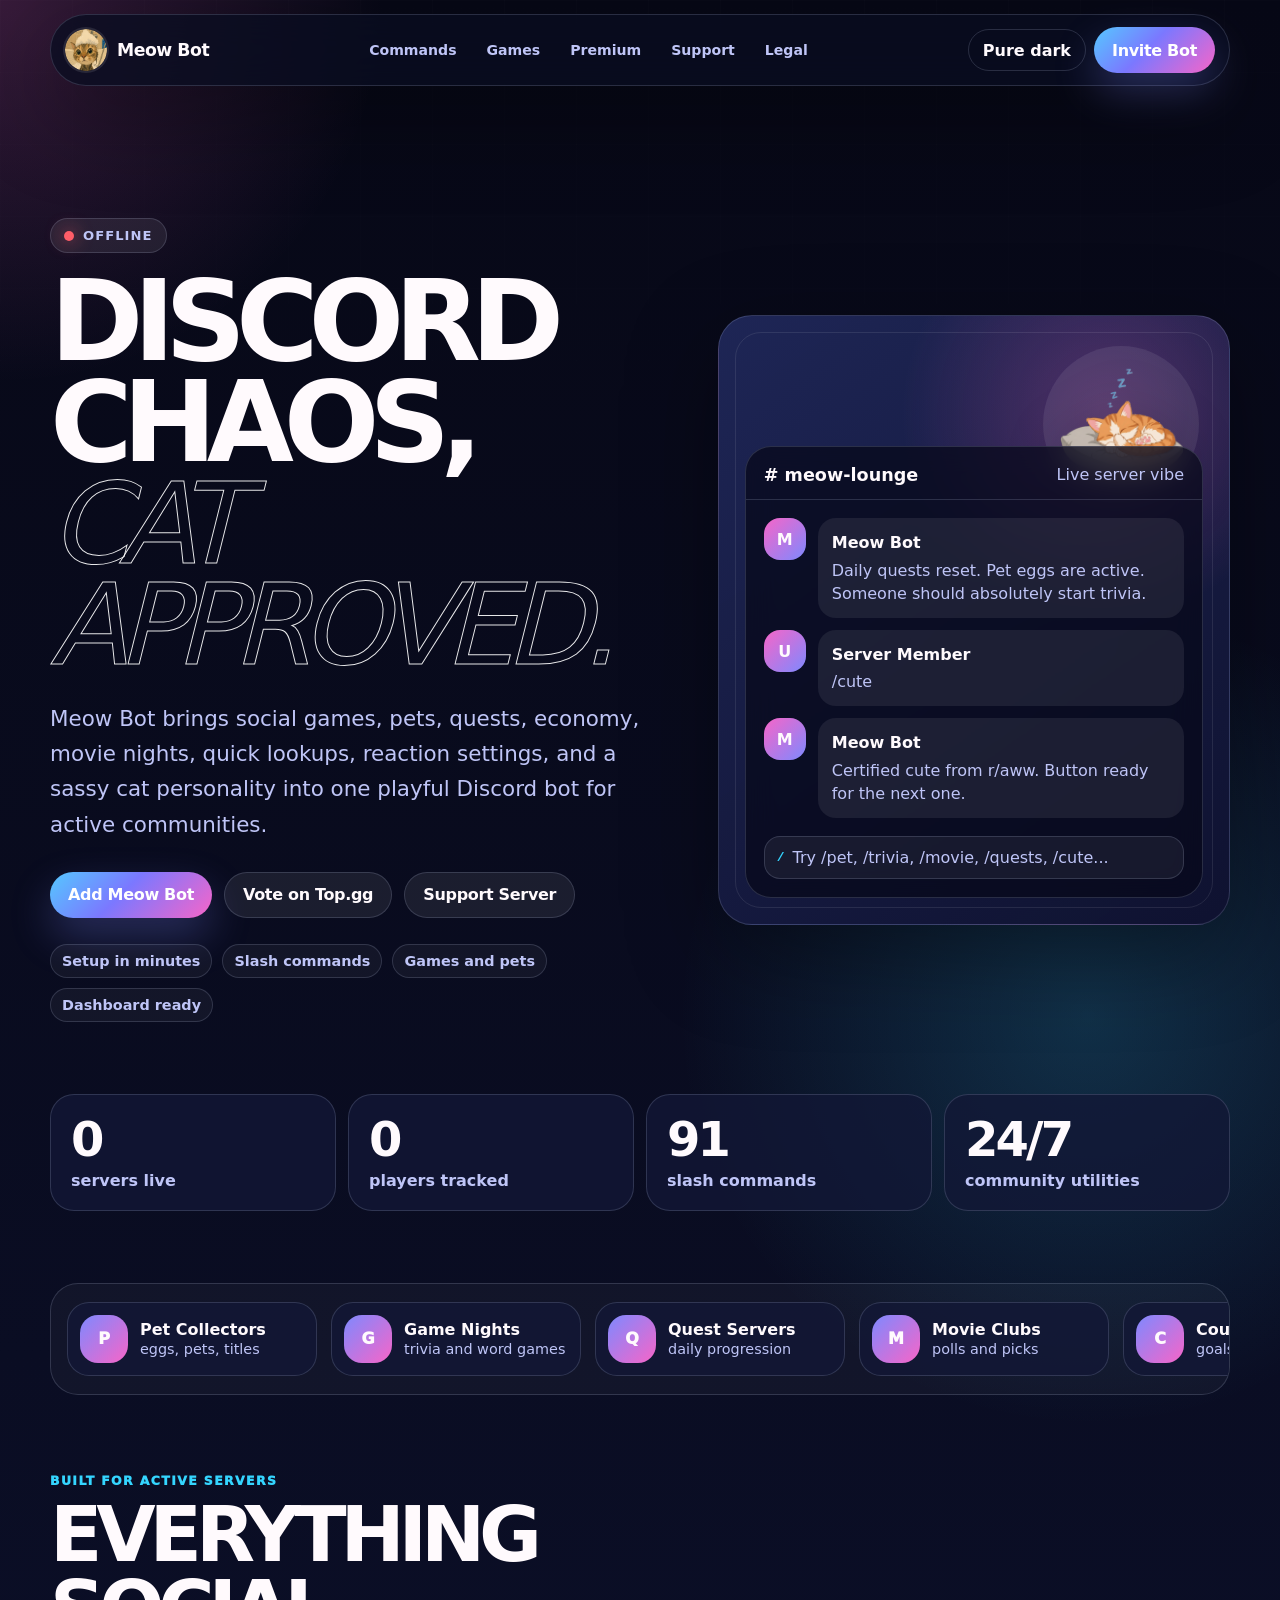
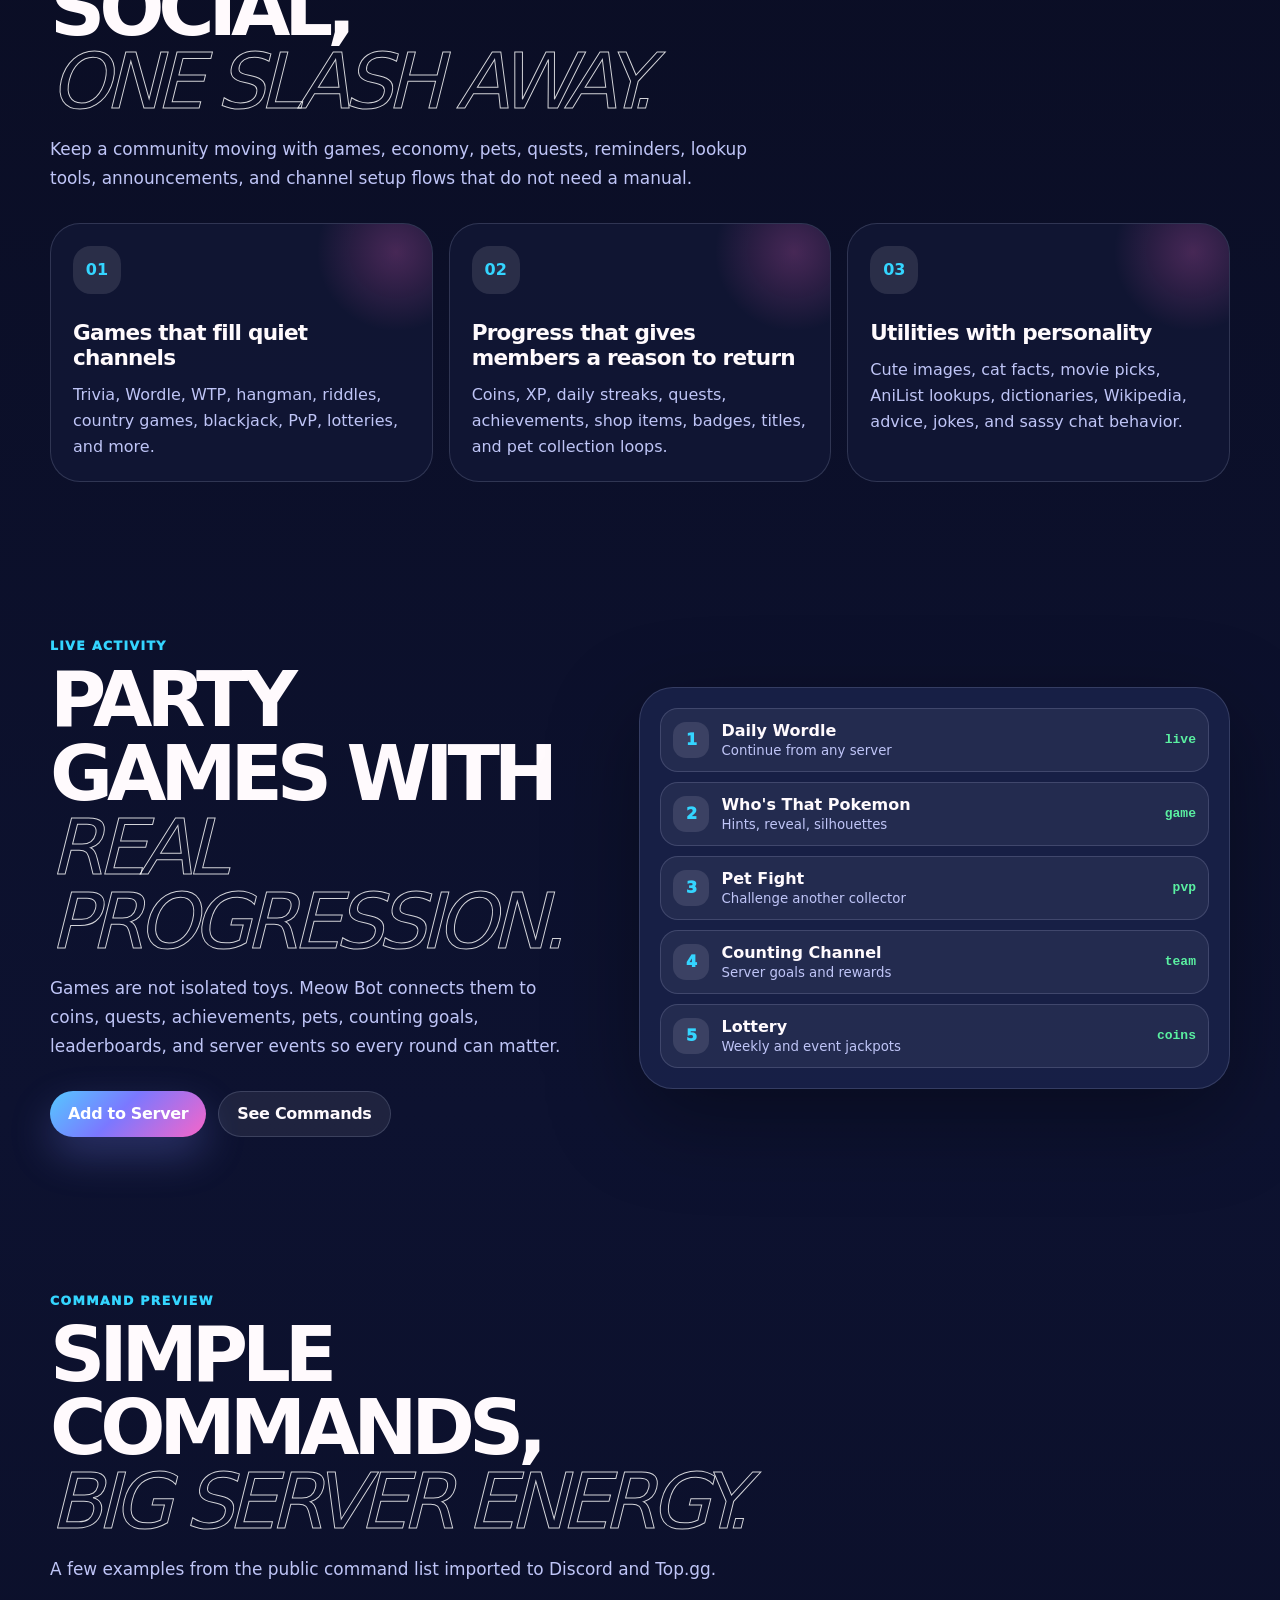
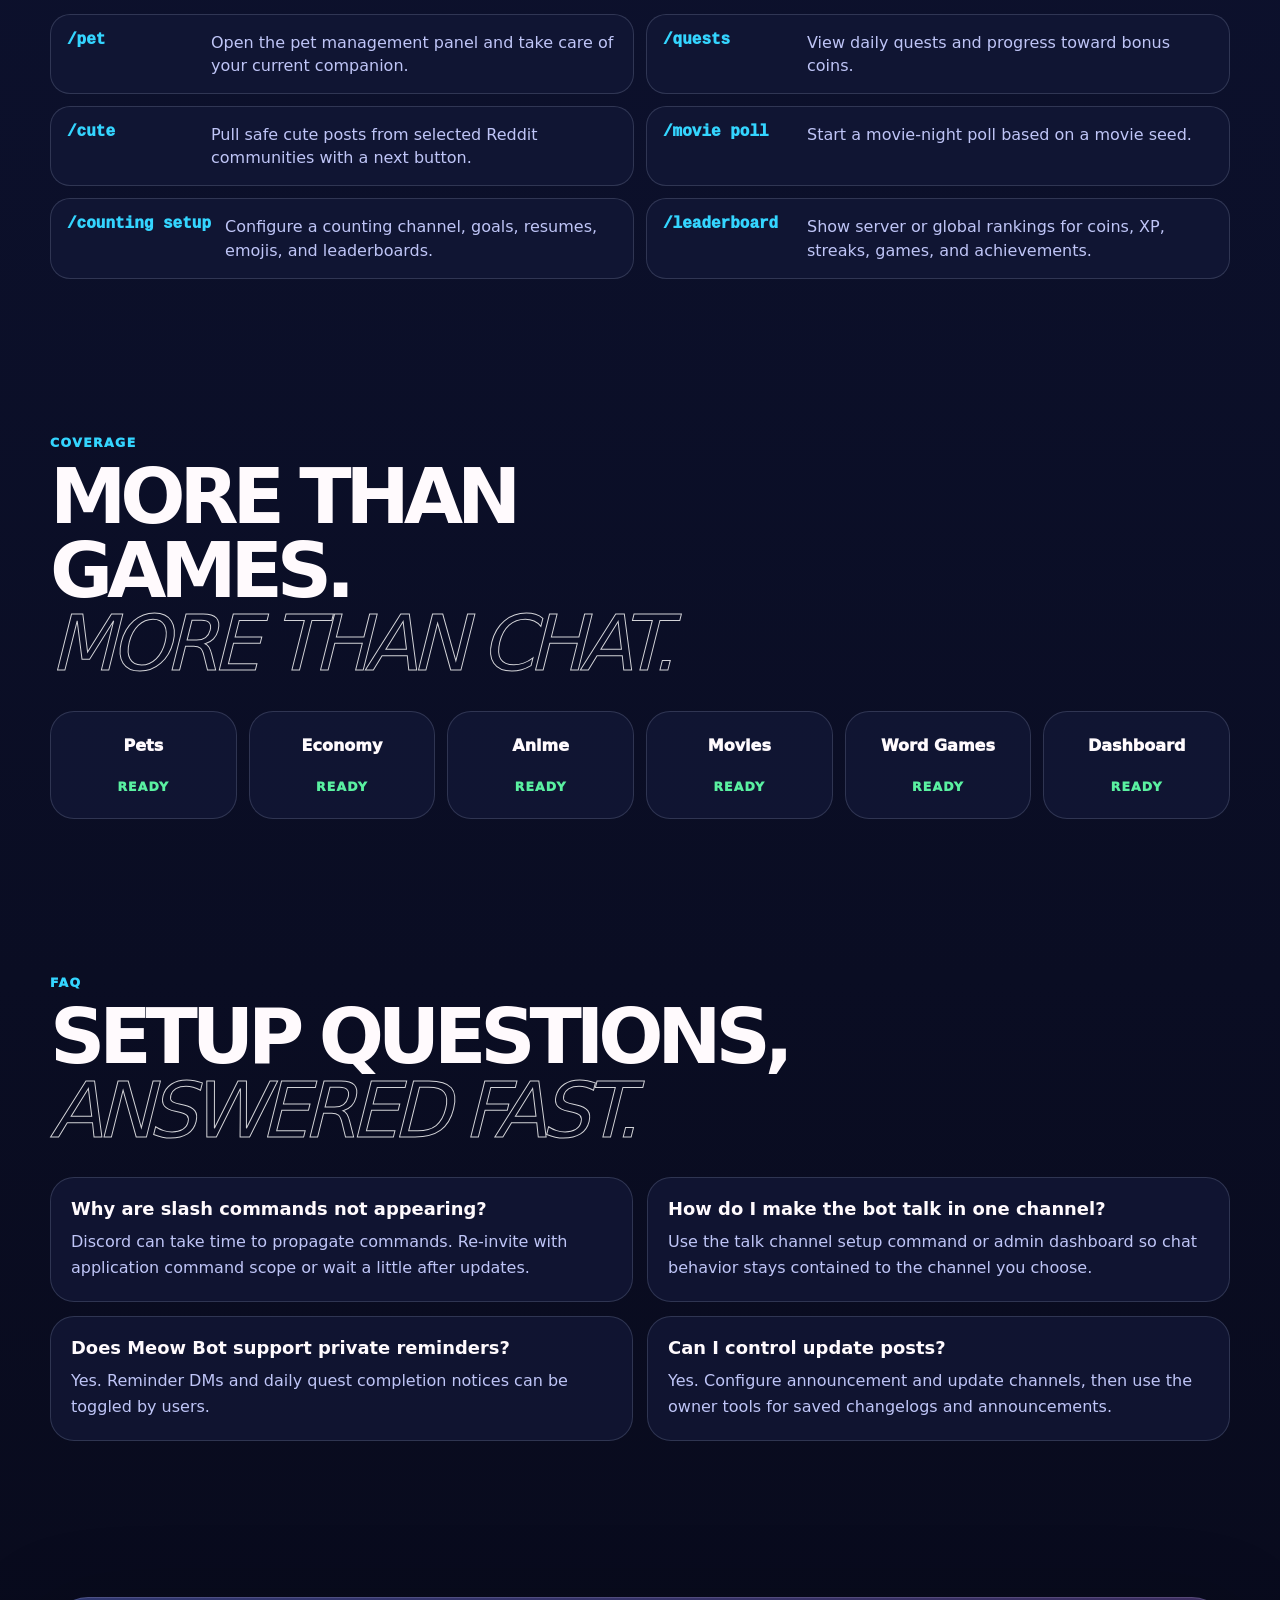
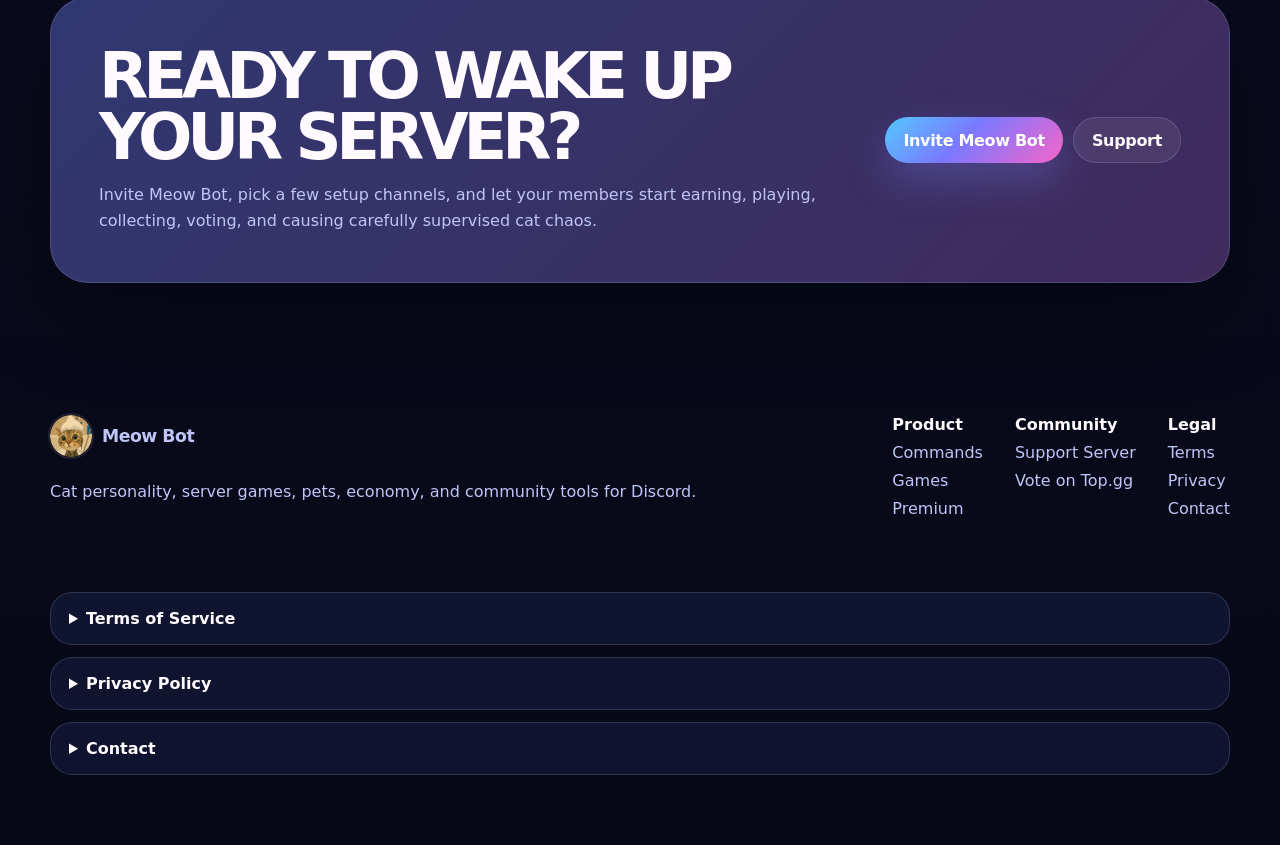
==== index.html @ c2425cc3 "Add files via upload" ====
<!DOCTYPE html>
<html lang="en">
<head>
  <meta charset="UTF-8">
  <meta name="viewport" content="width=device-width, initial-scale=1.0">
  <link rel="icon" type="image/png" href="/favicon.png?v=5">
  <link rel="shortcut icon" type="image/png" href="/favicon.png?v=5">
  <link rel="apple-touch-icon" href="/favicon.png?v=5">
  <title>Meow Bot - Discord Bot For Playful Communities</title>
  <meta name="description" content="Meow Bot is a playful Discord bot with games, pets, economy, quests, cat personality chat, moderation setup tools, and community events.">
  <script>
    (function () {
      var storageKey = "meow-bot-theme";
      var savedTheme = localStorage.getItem(storageKey);
      if (["light", "dark", "pure-dark"].indexOf(savedTheme) === -1) savedTheme = "dark";
      document.documentElement.setAttribute("data-theme", savedTheme);
    }());
  </script>
  <style>
    :root {
      color-scheme: dark;
      --bg: #070816;
      --bg-2: #0d1230;
      --panel: rgba(18, 24, 54, 0.78);
      --panel-strong: rgba(25, 32, 72, 0.94);
      --card: rgba(255, 255, 255, 0.075);
      --card-2: rgba(255, 255, 255, 0.11);
      --text: #fffafd;
      --muted: #bfc5f7;
      --soft: #7e89ff;
      --pink: #f765c8;
      --cyan: #34d5ff;
      --amber: #ffc86b;
      --green: #5af0a1;
      --line: rgba(213, 221, 255, 0.16);
      --shadow: 0 28px 90px rgba(0, 0, 0, 0.35);
      --max: 1180px;
    }

    html[data-theme="light"] {
      color-scheme: light;
      --bg: #fff7fb;
      --bg-2: #eef7ff;
      --panel: rgba(255, 255, 255, 0.82);
      --panel-strong: rgba(255, 255, 255, 0.94);
      --card: rgba(22, 31, 72, 0.07);
      --card-2: rgba(22, 31, 72, 0.1);
      --text: #12162e;
      --muted: #56607f;
      --soft: #5b62da;
      --pink: #c32d99;
      --cyan: #087fa8;
      --amber: #b16a00;
      --green: #167a45;
      --line: rgba(22, 31, 72, 0.15);
      --shadow: 0 28px 90px rgba(74, 84, 130, 0.18);
    }

    html[data-theme="pure-dark"] {
      --bg: #000000;
      --bg-2: #050505;
      --panel: rgba(12, 12, 12, 0.88);
      --panel-strong: rgba(18, 18, 18, 0.96);
      --card: rgba(255, 255, 255, 0.07);
      --card-2: rgba(255, 255, 255, 0.105);
      --muted: #c7c7c7;
      --soft: #ffffff;
      --pink: #d8d8d8;
      --cyan: #eeeeee;
      --amber: #d5d5d5;
      --green: #f5f5f5;
      --line: rgba(255, 255, 255, 0.14);
      --shadow: none;
    }

    * { box-sizing: border-box; }
    html { scroll-behavior: smooth; }
    body {
      margin: 0;
      font-family: Inter, ui-sans-serif, system-ui, -apple-system, BlinkMacSystemFont, "Segoe UI", sans-serif;
      color: var(--text);
      background:
        radial-gradient(circle at top left, rgba(247, 101, 200, 0.2), transparent 30vw),
        radial-gradient(circle at 85% 18%, rgba(52, 213, 255, 0.18), transparent 32vw),
        linear-gradient(180deg, var(--bg), var(--bg-2) 48%, var(--bg));
      overflow-x: hidden;
    }

    body::before {
      content: "";
      position: fixed;
      inset: 0;
      pointer-events: none;
      z-index: -1;
      opacity: 0.22;
      background-image:
        linear-gradient(rgba(255,255,255,0.06) 1px, transparent 1px),
        linear-gradient(90deg, rgba(255,255,255,0.06) 1px, transparent 1px);
      background-size: 72px 72px;
      mask-image: linear-gradient(to bottom, black, transparent 78%);
    }

    a { color: inherit; text-decoration: none; }
    button, input { font: inherit; }
    img { max-width: 100%; display: block; }

    .site-shell { width: min(100% - 32px, var(--max)); margin: 0 auto; }

    .nav {
      position: sticky;
      top: 14px;
      z-index: 40;
      display: flex;
      align-items: center;
      justify-content: space-between;
      gap: 18px;
      margin-top: 14px;
      padding: 12px 14px;
      border: 1px solid var(--line);
      border-radius: 999px;
      background: rgba(10, 13, 33, 0.78);
      box-shadow: var(--shadow);
      backdrop-filter: blur(18px);
    }

    html[data-theme="light"] .nav { background: rgba(255, 255, 255, 0.76); }
    html[data-theme="pure-dark"] .nav { background: rgba(0, 0, 0, 0.82); }

    .brand { display: inline-flex; align-items: center; gap: 10px; font-weight: 900; letter-spacing: -0.03em; }
    .brand img { width: 42px; height: 42px; border-radius: 999px; object-fit: cover; box-shadow: 0 0 0 2px rgba(255,255,255,0.1); }
    .brand span { font-size: 1.08rem; }

    .nav-links { display: flex; align-items: center; gap: 4px; }
    .nav-links a { padding: 10px 13px; border-radius: 999px; color: var(--muted); font-size: 0.88rem; font-weight: 800; }
    .nav-links a:hover { color: var(--text); background: var(--card); }

    .nav-actions { display: flex; align-items: center; gap: 8px; }
    .theme-toggle, .menu-toggle {
      min-height: 42px;
      border: 1px solid var(--line);
      border-radius: 999px;
      background: transparent;
      color: var(--text);
      padding: 0 14px;
      cursor: pointer;
      font-weight: 750;
    }
    .menu-toggle { display: none; width: 44px; padding: 0; }

    .button-primary, .button-secondary {
      display: inline-flex;
      min-height: 46px;
      align-items: center;
      justify-content: center;
      gap: 8px;
      border-radius: 999px;
      padding: 0 18px;
      font-weight: 900;
      letter-spacing: -0.02em;
      border: 1px solid var(--line);
      white-space: nowrap;
    }
    .button-primary {
      color: #ffffff;
      border: 0;
      background: linear-gradient(135deg, #55c8ff, #7b78ff 45%, #f765c8);
      box-shadow: 0 18px 42px rgba(126, 137, 255, 0.28);
    }
    .button-secondary { color: var(--text); background: var(--card); }

    .hero { display: grid; grid-template-columns: minmax(0, 1.02fr) minmax(360px, 0.88fr); gap: clamp(28px, 6vw, 74px); align-items: center; padding: clamp(72px, 12vw, 132px) 0 72px; }
    .eyebrow { display: inline-flex; align-items: center; gap: 9px; width: fit-content; margin-bottom: 18px; padding: 9px 13px; border: 1px solid var(--line); border-radius: 999px; color: var(--muted); background: var(--card); font-size: 0.82rem; font-weight: 900; letter-spacing: 0.08em; text-transform: uppercase; }
    .status-dot { width: 10px; height: 10px; border-radius: 999px; background: #ff5d68; box-shadow: 0 0 18px rgba(255, 93, 104, 0.85); }
    .status-dot.is-online { background: var(--green); box-shadow: 0 0 18px rgba(90, 240, 161, 0.85); }
    .status-dot.is-degraded { background: var(--amber); box-shadow: 0 0 18px rgba(255, 200, 107, 0.85); }

    .hero h1 { margin: 0; max-width: 820px; font-size: clamp(3.1rem, 8.8vw, 7.6rem); line-height: 0.9; letter-spacing: -0.09em; text-transform: uppercase; }
    .hero h1 span { display: block; font-weight: 300; font-style: italic; color: transparent; -webkit-text-stroke: 1px rgba(255,255,255,0.9); }
    html[data-theme="light"] .hero h1 span { -webkit-text-stroke-color: rgba(18, 22, 46, 0.72); }
    .hero-copy { max-width: 680px; margin: 24px 0 0; color: var(--muted); font-size: clamp(1.05rem, 1.8vw, 1.34rem); line-height: 1.65; }
    .hero-actions { display: flex; flex-wrap: wrap; gap: 12px; margin-top: 30px; }
    .hero-notes { display: flex; flex-wrap: wrap; gap: 10px; margin-top: 26px; color: var(--muted); font-size: 0.9rem; font-weight: 760; }
    .hero-notes span { padding: 8px 11px; border: 1px solid var(--line); border-radius: 999px; background: rgba(255,255,255,0.045); }

    .bot-card {
      position: relative;
      min-height: 610px;
      border: 1px solid var(--line);
      border-radius: 34px;
      background:
        radial-gradient(circle at 76% 16%, rgba(247, 101, 200, 0.26), transparent 32%),
        linear-gradient(145deg, rgba(31, 39, 88, 0.96), rgba(15, 18, 48, 0.98));
      box-shadow: var(--shadow);
      overflow: hidden;
    }
    .bot-card::before { content: ""; position: absolute; inset: 16px; border: 1px solid rgba(255,255,255,0.09); border-radius: 26px; pointer-events: none; }
    .cat-orbit { position: absolute; top: 30px; right: 30px; width: 156px; height: 156px; border-radius: 999px; background: rgba(255,255,255,0.08); display: grid; place-items: center; }
    .cat-orbit img { width: 124px; height: 124px; object-fit: contain; filter: drop-shadow(0 18px 28px rgba(0,0,0,0.25)); }
    .discord-window { position: absolute; left: 26px; right: 26px; bottom: 26px; border: 1px solid var(--line); border-radius: 26px; background: rgba(7, 9, 26, 0.74); overflow: hidden; backdrop-filter: blur(14px); }
    .discord-head { display: flex; justify-content: space-between; gap: 12px; padding: 18px 18px 14px; border-bottom: 1px solid var(--line); }
    .discord-head strong { font-size: 1.1rem; }
    .discord-head span { color: var(--muted); }
    .message-list { display: grid; gap: 12px; padding: 18px; }
    .message { display: grid; grid-template-columns: 42px minmax(0, 1fr); gap: 12px; align-items: start; }
    .avatar { width: 42px; height: 42px; border-radius: 16px; display: grid; place-items: center; background: linear-gradient(135deg, var(--pink), var(--soft)); font-weight: 900; }
    .bubble { padding: 13px 14px; border-radius: 18px; background: rgba(255,255,255,0.075); color: var(--muted); line-height: 1.45; }
    .bubble strong { display: block; margin-bottom: 4px; color: var(--text); }
    .command-bar { display: flex; align-items: center; gap: 8px; margin: 0 18px 18px; padding: 11px 12px; border: 1px solid var(--line); border-radius: 16px; color: var(--muted); background: rgba(255,255,255,0.06); }
    .command-bar code { color: var(--cyan); font-weight: 900; }

    .stats-strip { display: grid; grid-template-columns: repeat(4, minmax(0, 1fr)); gap: 12px; margin-bottom: 72px; }
    .stat-card { padding: 20px; border: 1px solid var(--line); border-radius: 24px; background: var(--panel); }
    .stat-card strong { display: block; font-size: clamp(1.7rem, 4vw, 3rem); line-height: 1; letter-spacing: -0.06em; }
    .stat-card span { display: block; margin-top: 8px; color: var(--muted); font-weight: 800; }

    .section { padding: 78px 0; }
    .section-head { max-width: 760px; margin-bottom: 30px; }
    .section-kicker { color: var(--cyan); font-weight: 950; letter-spacing: 0.11em; text-transform: uppercase; font-size: 0.78rem; }
    .section h2 { margin: 10px 0 0; font-size: clamp(2.3rem, 6vw, 5.1rem); line-height: 0.96; letter-spacing: -0.08em; text-transform: uppercase; }
    .section h2 em { display: block; font-weight: 300; color: transparent; -webkit-text-stroke: 1px rgba(255,255,255,0.82); }
    html[data-theme="light"] .section h2 em { -webkit-text-stroke-color: rgba(18, 22, 46, 0.66); }
    .section-copy { max-width: 700px; margin: 16px 0 0; color: var(--muted); font-size: 1.06rem; line-height: 1.7; }

    .community-track { width: min(100% - 32px, var(--max)); margin: 0 auto; border: 1px solid var(--line); border-radius: 28px; overflow: hidden; background: rgba(255,255,255,0.035); }
    .community-row { display: flex; gap: 14px; width: max-content; padding: 18px 0; animation: marquee 34s linear infinite; }
    .community-card { width: 250px; display: grid; grid-template-columns: 48px minmax(0, 1fr); gap: 12px; align-items: center; padding: 12px; border: 1px solid var(--line); border-radius: 22px; background: var(--panel); }
    .community-icon { width: 48px; height: 48px; border-radius: 18px; display: grid; place-items: center; background: linear-gradient(135deg, var(--soft), var(--pink)); font-weight: 950; }
    .community-card strong { display: block; white-space: nowrap; overflow: hidden; text-overflow: ellipsis; }
    .community-card span { color: var(--muted); font-size: 0.9rem; }
    @keyframes marquee { from { transform: translateX(0); } to { transform: translateX(-50%); } }

    .feature-grid { display: grid; grid-template-columns: repeat(3, minmax(0, 1fr)); gap: 16px; }
    .feature-card { min-height: 248px; padding: 22px; border: 1px solid var(--line); border-radius: 30px; background: var(--panel); overflow: hidden; position: relative; }
    .feature-card::after { content: ""; position: absolute; width: 160px; height: 160px; right: -44px; top: -52px; border-radius: 999px; background: radial-gradient(circle, rgba(247,101,200,0.24), transparent 70%); }
    .feature-card b { display: grid; place-items: center; width: 48px; height: 48px; border-radius: 18px; margin-bottom: 26px; background: var(--card-2); color: var(--cyan); }
    .feature-card h3 { margin: 0; font-size: 1.35rem; letter-spacing: -0.035em; }
    .feature-card p { margin: 12px 0 0; color: var(--muted); line-height: 1.62; }

    .split { display: grid; grid-template-columns: minmax(0, 0.9fr) minmax(360px, 1fr); gap: clamp(24px, 5vw, 58px); align-items: center; }
    .mock-panel { border: 1px solid var(--line); border-radius: 34px; background: var(--panel-strong); box-shadow: var(--shadow); padding: 20px; }
    .queue-list { display: grid; gap: 10px; }
    .queue-item { display: grid; grid-template-columns: 36px minmax(0, 1fr) auto; gap: 12px; align-items: center; padding: 12px; border: 1px solid var(--line); border-radius: 18px; background: rgba(255,255,255,0.055); }
    .queue-item span:first-child { width: 36px; height: 36px; border-radius: 13px; display: grid; place-items: center; background: var(--card-2); color: var(--cyan); font-weight: 950; }
    .queue-item strong { display: block; }
    .queue-item small { color: var(--muted); }
    .queue-item code { color: var(--green); font-weight: 900; }

    .command-grid { display: grid; grid-template-columns: repeat(2, minmax(0, 1fr)); gap: 12px; }
    .command-card { display: grid; grid-template-columns: minmax(130px, auto) minmax(0, 1fr); gap: 14px; align-items: start; padding: 16px; border: 1px solid var(--line); border-radius: 20px; background: var(--panel); }
    .command-card code { color: var(--cyan); font-size: 1rem; font-weight: 950; }
    .command-card span { color: var(--muted); line-height: 1.45; }

    .platform-grid { display: grid; grid-template-columns: repeat(6, minmax(0, 1fr)); gap: 12px; }
    .platform-card { min-height: 108px; display: grid; place-items: center; gap: 8px; padding: 16px; border: 1px solid var(--line); border-radius: 24px; background: var(--panel); text-align: center; font-weight: 950; }
    .platform-card span { color: var(--green); font-size: 0.78rem; text-transform: uppercase; letter-spacing: 0.09em; }

    .faq-grid { display: grid; grid-template-columns: repeat(2, minmax(0, 1fr)); gap: 14px; }
    .faq-card { padding: 20px; border: 1px solid var(--line); border-radius: 24px; background: var(--panel); }
    .faq-card h3 { margin: 0 0 10px; font-size: 1.12rem; }
    .faq-card p { margin: 0; color: var(--muted); line-height: 1.62; }

    .cta-panel { display: grid; grid-template-columns: minmax(0, 1fr) auto; gap: 22px; align-items: center; padding: clamp(26px, 5vw, 48px); border: 1px solid var(--line); border-radius: 38px; background: linear-gradient(135deg, rgba(126,137,255,0.24), rgba(247,101,200,0.18)), var(--panel-strong); box-shadow: var(--shadow); }
    .cta-panel h2 { margin: 0; font-size: clamp(2.2rem, 5vw, 4.8rem); line-height: 0.95; letter-spacing: -0.08em; text-transform: uppercase; }
    .cta-panel p { margin: 14px 0 0; color: var(--muted); line-height: 1.65; }
    .cta-actions { display: flex; flex-wrap: wrap; gap: 10px; justify-content: flex-end; }

    .footer { display: grid; grid-template-columns: minmax(0, 1fr) repeat(3, auto); gap: 32px; padding: 54px 0 34px; color: var(--muted); }
    .footer strong { color: var(--text); }
    .footer-col { display: grid; gap: 9px; align-content: start; }
    .footer-col a { color: var(--muted); }
    .footer-col a:hover { color: var(--text); }

    .legal-section { padding: 28px 0 70px; color: var(--muted); }
    .legal-section details { border: 1px solid var(--line); border-radius: 22px; background: var(--panel); padding: 16px 18px; margin-top: 12px; }
    .legal-section summary { cursor: pointer; color: var(--text); font-weight: 900; }
    .legal-section p { line-height: 1.65; }

    @media (prefers-reduced-motion: reduce) {
      * { scroll-behavior: auto !important; }
      .community-row { animation: none; }
    }

    @media (max-width: 980px) {
      .hero, .split, .cta-panel { grid-template-columns: 1fr; }
      .bot-card { min-height: 560px; }
      .stats-strip, .feature-grid { grid-template-columns: repeat(2, minmax(0, 1fr)); }
      .platform-grid { grid-template-columns: repeat(3, minmax(0, 1fr)); }
      .cta-actions { justify-content: flex-start; }
      .footer { grid-template-columns: repeat(2, minmax(0, 1fr)); }
    }

    @media (max-width: 760px) {
      .site-shell { width: min(100% - 20px, var(--max)); }
      .nav { top: 8px; border-radius: 26px; flex-wrap: wrap; }
      .brand span { font-size: 1rem; }
      .nav-links { display: none; width: 100%; flex-direction: column; align-items: stretch; order: 4; }
      .nav.is-open .nav-links { display: flex; }
      .nav-links a { text-align: center; }
      .menu-toggle { display: inline-flex; align-items: center; justify-content: center; }
      .theme-toggle { padding: 0 12px; }
      .nav-actions .button-primary { min-height: 42px; padding: 0 13px; }
      .hero { padding-top: 54px; }
      .hero h1 { font-size: clamp(3rem, 17vw, 5rem); }
      .bot-card { min-height: 520px; border-radius: 28px; }
      .cat-orbit { width: 124px; height: 124px; top: 20px; right: 20px; }
      .cat-orbit img { width: 100px; height: 100px; }
      .discord-window { left: 14px; right: 14px; bottom: 14px; }
      .stats-strip, .feature-grid, .command-grid, .faq-grid { grid-template-columns: 1fr; }
      .platform-grid { grid-template-columns: repeat(2, minmax(0, 1fr)); }
      .command-card { grid-template-columns: 1fr; }
      .footer { grid-template-columns: 1fr; gap: 20px; }
    }

    @media (max-width: 430px) {
      .nav-actions { width: 100%; justify-content: space-between; }
      .nav-actions .button-primary { flex: 1; }
      .hero-actions .button-primary, .hero-actions .button-secondary { width: 100%; }
      .platform-grid { grid-template-columns: 1fr; }
    }
  </style>
</head>
<body>
  <nav class="site-shell nav" id="siteNav" aria-label="Primary navigation">
    <a class="brand" href="/" aria-label="Meow Bot home">
      <img src="favicon.png?v=5" alt="Meow Bot logo" decoding="async">
      <span>Meow Bot</span>
    </a>
    <div class="nav-links" id="navLinks">
      <a href="commands.html">Commands</a>
      <a href="games.html">Games</a>
      <a href="premium.html">Premium</a>
      <a href="support.html">Support</a>
      <a href="legal.html">Legal</a>
    </div>
    <div class="nav-actions">
      <button class="menu-toggle" id="menuToggle" type="button" aria-label="Toggle menu" aria-expanded="false">=</button>
      <button class="theme-toggle" id="themeToggle" type="button">Pure dark</button>
      <a class="button-primary" data-app-link="invite" href="https://discord.com/oauth2/authorize?client_id=1488940777190199386" target="_blank" rel="noopener noreferrer">Invite Bot</a>
    </div>
  </nav>

  <main id="home" class="site-shell">
    <section class="hero" aria-label="Meow Bot hero">
      <div>
        <div class="eyebrow"><span class="status-dot" id="botStatusDot"></span><span id="botStatusText">Checking status</span></div>
        <h1>Discord chaos, <span>cat approved.</span></h1>
        <p class="hero-copy">Meow Bot brings social games, pets, quests, economy, movie nights, quick lookups, reaction settings, and a sassy cat personality into one playful Discord bot for active communities.</p>
        <div class="hero-actions">
          <a class="button-primary" data-app-link="invite" href="https://discord.com/oauth2/authorize?client_id=1488940777190199386" target="_blank" rel="noopener noreferrer">Add Meow Bot</a>
          <a class="button-secondary" data-app-link="vote" href="https://top.gg/bot/1488940777190199386" target="_blank" rel="noopener noreferrer">Vote on Top.gg</a>
          <a class="button-secondary" data-app-link="discord" href="https://discord.gg/8aeWmjAd" target="_blank" rel="noopener noreferrer">Support Server</a>
        </div>
        <div class="hero-notes">
          <span>Setup in minutes</span>
          <span>Slash commands</span>
          <span>Games and pets</span>
          <span>Dashboard ready</span>
        </div>
      </div>

      <aside class="bot-card" aria-label="Discord preview">
        <div class="cat-orbit"><img src="1.png" alt="Sleeping cat mascot" decoding="async" fetchpriority="low"></div>
        <div class="discord-window">
          <div class="discord-head"><strong># meow-lounge</strong><span>Live server vibe</span></div>
          <div class="message-list">
            <div class="message">
              <div class="avatar">M</div>
              <div class="bubble"><strong>Meow Bot</strong>Daily quests reset. Pet eggs are active. Someone should absolutely start trivia.</div>
            </div>
            <div class="message">
              <div class="avatar">U</div>
              <div class="bubble"><strong>Server Member</strong>/cute</div>
            </div>
            <div class="message">
              <div class="avatar">M</div>
              <div class="bubble"><strong>Meow Bot</strong>Certified cute from r/aww. Button ready for the next one.</div>
            </div>
          </div>
          <div class="command-bar"><code>/</code><span>Try /pet, /trivia, /movie, /quests, /cute...</span></div>
        </div>
      </aside>
    </section>

    <section class="stats-strip" aria-label="Live bot stats">
      <article class="stat-card"><strong data-live-stat="servers">0</strong><span>servers live</span></article>
      <article class="stat-card"><strong data-live-stat="players">0</strong><span>players tracked</span></article>
      <article class="stat-card"><strong data-live-stat="commands">91</strong><span>slash commands</span></article>
      <article class="stat-card"><strong>24/7</strong><span>community utilities</span></article>
    </section>
  </main>

  <section class="community-track" aria-label="Community examples">
    <div class="site-shell">
      <div class="community-row" aria-hidden="true">
        <article class="community-card"><div class="community-icon">P</div><div><strong>Pet Collectors</strong><span>eggs, pets, titles</span></div></article>
        <article class="community-card"><div class="community-icon">G</div><div><strong>Game Nights</strong><span>trivia and word games</span></div></article>
        <article class="community-card"><div class="community-icon">Q</div><div><strong>Quest Servers</strong><span>daily progression</span></div></article>
        <article class="community-card"><div class="community-icon">M</div><div><strong>Movie Clubs</strong><span>polls and picks</span></div></article>
        <article class="community-card"><div class="community-icon">C</div><div><strong>Counting Crews</strong><span>goals and streaks</span></div></article>
        <article class="community-card"><div class="community-icon">A</div><div><strong>Anime Corners</strong><span>AniList lookups</span></div></article>
        <article class="community-card"><div class="community-icon">P</div><div><strong>Pet Collectors</strong><span>eggs, pets, titles</span></div></article>
        <article class="community-card"><div class="community-icon">G</div><div><strong>Game Nights</strong><span>trivia and word games</span></div></article>
        <article class="community-card"><div class="community-icon">Q</div><div><strong>Quest Servers</strong><span>daily progression</span></div></article>
        <article class="community-card"><div class="community-icon">M</div><div><strong>Movie Clubs</strong><span>polls and picks</span></div></article>
        <article class="community-card"><div class="community-icon">C</div><div><strong>Counting Crews</strong><span>goals and streaks</span></div></article>
        <article class="community-card"><div class="community-icon">A</div><div><strong>Anime Corners</strong><span>AniList lookups</span></div></article>
      </div>
    </div>
  </section>

  <main class="site-shell">
    <section id="features" class="section">
      <div class="section-head">
        <div class="section-kicker">Built for active servers</div>
        <h2>Everything social, <em>one slash away.</em></h2>
        <p class="section-copy">Keep a community moving with games, economy, pets, quests, reminders, lookup tools, announcements, and channel setup flows that do not need a manual.</p>
      </div>
      <div class="feature-grid">
        <article class="feature-card"><b>01</b><h3>Games that fill quiet channels</h3><p>Trivia, Wordle, WTP, hangman, riddles, country games, blackjack, PvP, lotteries, and more.</p></article>
        <article class="feature-card"><b>02</b><h3>Progress that gives members a reason to return</h3><p>Coins, XP, daily streaks, quests, achievements, shop items, badges, titles, and pet collection loops.</p></article>
        <article class="feature-card"><b>03</b><h3>Utilities with personality</h3><p>Cute images, cat facts, movie picks, AniList lookups, dictionaries, Wikipedia, advice, jokes, and sassy chat behavior.</p></article>
      </div>
    </section>

    <section id="games" class="section split">
      <div>
        <div class="section-kicker">Live activity</div>
        <h2>Party games with <em>real progression.</em></h2>
        <p class="section-copy">Games are not isolated toys. Meow Bot connects them to coins, quests, achievements, pets, counting goals, leaderboards, and server events so every round can matter.</p>
        <div class="hero-actions">
          <a class="button-primary" data-app-link="invite" href="https://discord.com/oauth2/authorize?client_id=1488940777190199386" target="_blank" rel="noopener noreferrer">Add to Server</a>
          <a class="button-secondary" href="commands.html">See Commands</a>
        </div>
      </div>
      <div class="mock-panel">
        <div class="queue-list">
          <article class="queue-item"><span>1</span><div><strong>Daily Wordle</strong><small>Continue from any server</small></div><code>live</code></article>
          <article class="queue-item"><span>2</span><div><strong>Who's That Pokemon</strong><small>Hints, reveal, silhouettes</small></div><code>game</code></article>
          <article class="queue-item"><span>3</span><div><strong>Pet Fight</strong><small>Challenge another collector</small></div><code>pvp</code></article>
          <article class="queue-item"><span>4</span><div><strong>Counting Channel</strong><small>Server goals and rewards</small></div><code>team</code></article>
          <article class="queue-item"><span>5</span><div><strong>Lottery</strong><small>Weekly and event jackpots</small></div><code>coins</code></article>
        </div>
      </div>
    </section>

    <section id="commands" class="section">
      <div class="section-head">
        <div class="section-kicker">Command preview</div>
        <h2>Simple commands, <em>big server energy.</em></h2>
        <p class="section-copy">A few examples from the public command list imported to Discord and Top.gg.</p>
      </div>
      <div class="command-grid">
        <article class="command-card"><code>/pet</code><span>Open the pet management panel and take care of your current companion.</span></article>
        <article class="command-card"><code>/quests</code><span>View daily quests and progress toward bonus coins.</span></article>
        <article class="command-card"><code>/cute</code><span>Pull safe cute posts from selected Reddit communities with a next button.</span></article>
        <article class="command-card"><code>/movie poll</code><span>Start a movie-night poll based on a movie seed.</span></article>
        <article class="command-card"><code>/counting setup</code><span>Configure a counting channel, goals, resumes, emojis, and leaderboards.</span></article>
        <article class="command-card"><code>/leaderboard</code><span>Show server or global rankings for coins, XP, streaks, games, and achievements.</span></article>
      </div>
    </section>

    <section class="section">
      <div class="section-head">
        <div class="section-kicker">Coverage</div>
        <h2>More than games. <em>More than chat.</em></h2>
      </div>
      <div class="platform-grid">
        <article class="platform-card">Pets<span>Ready</span></article>
        <article class="platform-card">Economy<span>Ready</span></article>
        <article class="platform-card">Anime<span>Ready</span></article>
        <article class="platform-card">Movies<span>Ready</span></article>
        <article class="platform-card">Word Games<span>Ready</span></article>
        <article class="platform-card">Dashboard<span>Ready</span></article>
      </div>
    </section>

    <section id="faq" class="section">
      <div class="section-head">
        <div class="section-kicker">FAQ</div>
        <h2>Setup questions, <em>answered fast.</em></h2>
      </div>
      <div class="faq-grid">
        <article class="faq-card"><h3>Why are slash commands not appearing?</h3><p>Discord can take time to propagate commands. Re-invite with application command scope or wait a little after updates.</p></article>
        <article class="faq-card"><h3>How do I make the bot talk in one channel?</h3><p>Use the talk channel setup command or admin dashboard so chat behavior stays contained to the channel you choose.</p></article>
        <article class="faq-card"><h3>Does Meow Bot support private reminders?</h3><p>Yes. Reminder DMs and daily quest completion notices can be toggled by users.</p></article>
        <article class="faq-card"><h3>Can I control update posts?</h3><p>Yes. Configure announcement and update channels, then use the owner tools for saved changelogs and announcements.</p></article>
      </div>
    </section>

    <section class="section">
      <div class="cta-panel">
        <div>
          <h2>Ready to wake up your server?</h2>
          <p>Invite Meow Bot, pick a few setup channels, and let your members start earning, playing, collecting, voting, and causing carefully supervised cat chaos.</p>
        </div>
        <div class="cta-actions">
          <a class="button-primary" data-app-link="invite" href="https://discord.com/oauth2/authorize?client_id=1488940777190199386" target="_blank" rel="noopener noreferrer">Invite Meow Bot</a>
          <a class="button-secondary" data-app-link="support" href="https://www.patreon.com/cw/FluffyThePenguin/membership" target="_blank" rel="noopener noreferrer">Support</a>
        </div>
      </div>
    </section>

    <footer class="footer">
      <div class="footer-col">
        <a class="brand" href="/"><img src="favicon.png?v=5" alt="Meow Bot logo" decoding="async"><span>Meow Bot</span></a>
        <p>Cat personality, server games, pets, economy, and community tools for Discord.</p>
      </div>
      <div class="footer-col"><strong>Product</strong><a href="commands.html">Commands</a><a href="games.html">Games</a><a href="premium.html">Premium</a></div>
      <div class="footer-col"><strong>Community</strong><a data-app-link="discord" href="https://discord.gg/8aeWmjAd" target="_blank" rel="noopener noreferrer">Support Server</a><a data-app-link="vote" href="https://top.gg/bot/1488940777190199386" target="_blank" rel="noopener noreferrer">Vote on Top.gg</a></div>
      <div class="footer-col"><strong>Legal</strong><a href="legal.html#terms">Terms</a><a href="legal.html#privacy">Privacy</a><a href="support.html">Contact</a></div>
    </footer>

    <section id="legal" class="legal-section" aria-label="Legal and contact">
      <details>
        <summary>Terms of Service</summary>
        <p>Use Meow Bot respectfully and follow Discord's terms. Server owners are responsible for configuring channels, permissions, and feature access appropriately. Abuse, spam, exploit attempts, or attempts to disrupt the service may result in blocks.</p>
      </details>
      <details>
        <summary>Privacy Policy</summary>
        <p>Meow Bot stores only data needed for bot features, such as user IDs, server IDs, coins, XP, game stats, preferences, pet data, and configured channels. Use <code>/mydata</code> for data controls where available.</p>
      </details>
      <details>
        <summary>Contact</summary>
        <p>For help, setup questions, bug reports, or feature requests, join the support server or email <a href="mailto:thepenguinfluffy@gmail.com">thepenguinfluffy@gmail.com</a>.</p>
      </details>
    </section>
  </main>

  <script>
    (function () {
      var themeKey = "meow-bot-theme";
      var themeToggle = document.getElementById("themeToggle");
      var menuToggle = document.getElementById("menuToggle");
      var nav = document.getElementById("siteNav");
      var themeChannel = null;
      try {
        themeChannel = "BroadcastChannel" in window ? new BroadcastChannel("meow-bot-theme") : null;
      } catch (_) {}

      function normalizeTheme(theme) {
        return ["light", "dark", "pure-dark"].indexOf(theme) === -1 ? "dark" : theme;
      }

      function nextTheme(theme) {
        var currentTheme = normalizeTheme(theme);
        if (currentTheme === "light") return "dark";
        if (currentTheme === "dark") return "pure-dark";
        return "light";
      }

      function themeLabel(theme) {
        var next = nextTheme(theme);
        return next === "pure-dark" ? "Pure dark" : next.charAt(0).toUpperCase() + next.slice(1);
      }

      function setTheme(theme, options) {
        var config = options || {};
        var nextThemeValue = normalizeTheme(theme);
        document.documentElement.setAttribute("data-theme", nextThemeValue);
        if (localStorage.getItem(themeKey) !== nextThemeValue) localStorage.setItem(themeKey, nextThemeValue);
        if (themeToggle) themeToggle.textContent = themeLabel(nextThemeValue);
        if (config.broadcast !== false && themeChannel) themeChannel.postMessage(nextThemeValue);
      }

      function syncStoredTheme() {
        setTheme(normalizeTheme(localStorage.getItem(themeKey)), { broadcast: false });
      }

      setTheme(document.documentElement.getAttribute("data-theme"));
      if (themeToggle) themeToggle.addEventListener("click", function () {
        setTheme(nextTheme(document.documentElement.getAttribute("data-theme")));
      });
      window.addEventListener("storage", function (event) {
        if (event.key === themeKey) setTheme(event.newValue, { broadcast: false });
      });
      if (themeChannel) themeChannel.addEventListener("message", function (event) {
        setTheme(event.data, { broadcast: false });
      });
      window.addEventListener("focus", syncStoredTheme);
      window.addEventListener("pageshow", syncStoredTheme);
      document.addEventListener("visibilitychange", function () {
        if (!document.hidden) syncStoredTheme();
      });
      if (menuToggle && nav) menuToggle.addEventListener("click", function () {
        var open = nav.classList.toggle("is-open");
        menuToggle.setAttribute("aria-expanded", open ? "true" : "false");
      });
      document.querySelectorAll(".nav-links a").forEach(function (link) {
        link.addEventListener("click", function () {
          if (nav) nav.classList.remove("is-open");
          if (menuToggle) menuToggle.setAttribute("aria-expanded", "false");
        });
      });

      function endpointList(pathname) {
        var endpoints = [];
        function add(url) { if (url && endpoints.indexOf(url) === -1) endpoints.push(url); }
        if (window.MEOW_STATS_API_BASE) add(String(window.MEOW_STATS_API_BASE).replace(/\/$/, "") + pathname);
        if (window.location.protocol !== "file:") add(window.location.origin.replace(/\/$/, "") + pathname);
        if (window.location.protocol === "file:" || /^(localhost|127\.0\.0\.1)$/i.test(window.location.hostname)) add("http://127.0.0.1:3001" + pathname);
        return endpoints;
      }

      function formatCount(value) {
        var number = Number(value) || 0;
        if (number >= 1000000) return (number / 1000000).toFixed(1).replace(/\.0$/, "") + "M";
        if (number >= 1000) return (number / 1000).toFixed(1).replace(/\.0$/, "") + "K";
        return String(number);
      }

      function applyLinks(appLinks) {
        if (!appLinks || typeof appLinks !== "object") return;
        document.querySelectorAll("[data-app-link]").forEach(function (element) {
          var key = element.getAttribute("data-app-link");
          if (key && appLinks[key]) element.setAttribute("href", String(appLinks[key]));
        });
      }

      async function fetchFirstJson(pathname) {
        var endpoints = endpointList(pathname);
        for (var i = 0; i < endpoints.length; i += 1) {
          try {
            var response = await fetch(endpoints[i], { headers: { "Accept": "application/json" } });
            if (!response.ok) continue;
            return await response.json();
          } catch (_) {}
        }
        return null;
      }

      async function hydrateStats() {
        var stats = await fetchFirstJson("/api/stats");
        if (!stats) return;
        document.querySelectorAll("[data-live-stat]").forEach(function (element) {
          var key = element.getAttribute("data-live-stat");
          if (Object.prototype.hasOwnProperty.call(stats, key)) element.textContent = formatCount(stats[key]);
        });
        applyLinks(stats.appLinks);
      }

      async function hydrateLinks() {
        var data = await fetchFirstJson("/api/links");
        if (data && data.links) applyLinks(data.links);
      }

      async function hydrateStatus() {
        var dot = document.getElementById("botStatusDot");
        var text = document.getElementById("botStatusText");
        var health = await fetchFirstJson("/api/health");
        var status = health && health.status ? String(health.status) : "offline";
        if (dot) {
          dot.classList.toggle("is-online", status === "ok");
          dot.classList.toggle("is-degraded", status === "degraded");
        }
        if (text) text.textContent = status === "ok" ? "Online" : status === "degraded" ? "Degraded" : "Offline";
      }

      hydrateLinks();
      hydrateStats();
      hydrateStatus();
      window.setInterval(hydrateStatus, 60000);
    }());
  </script>
</body>
</html>
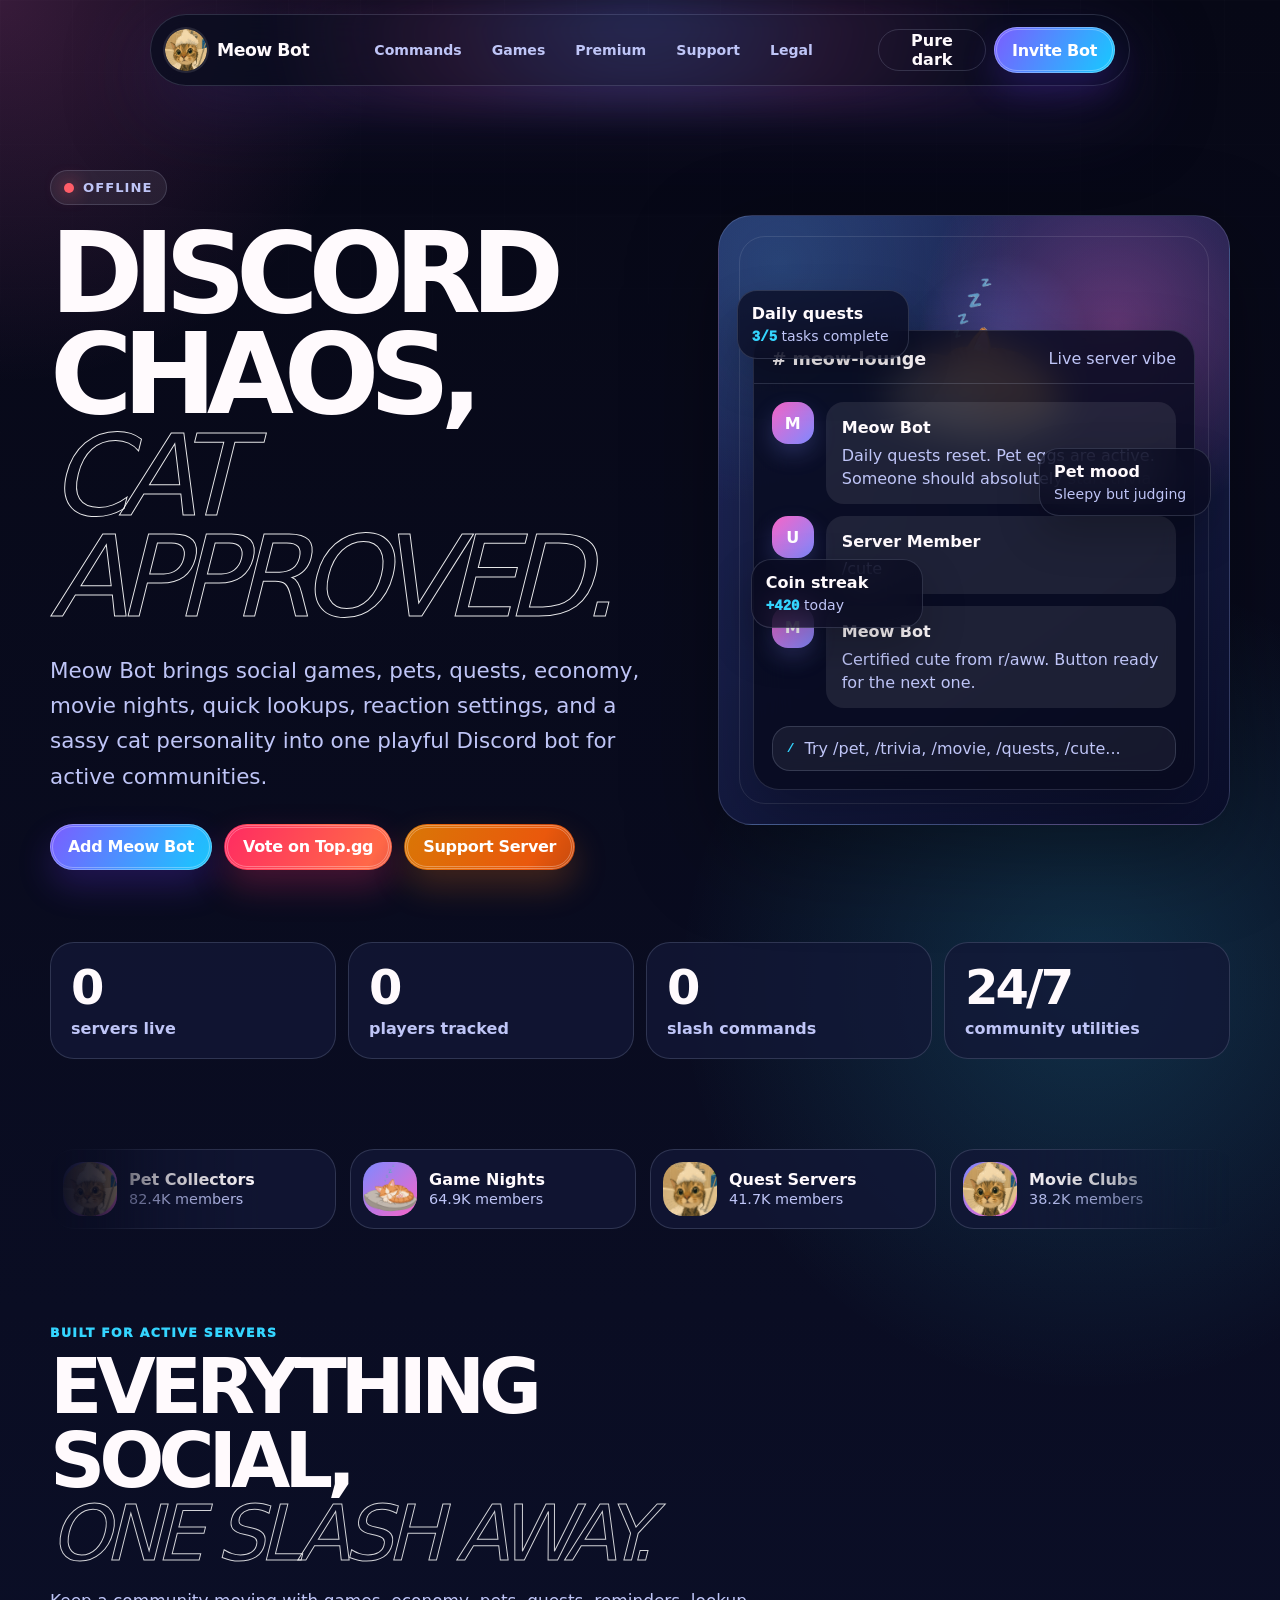
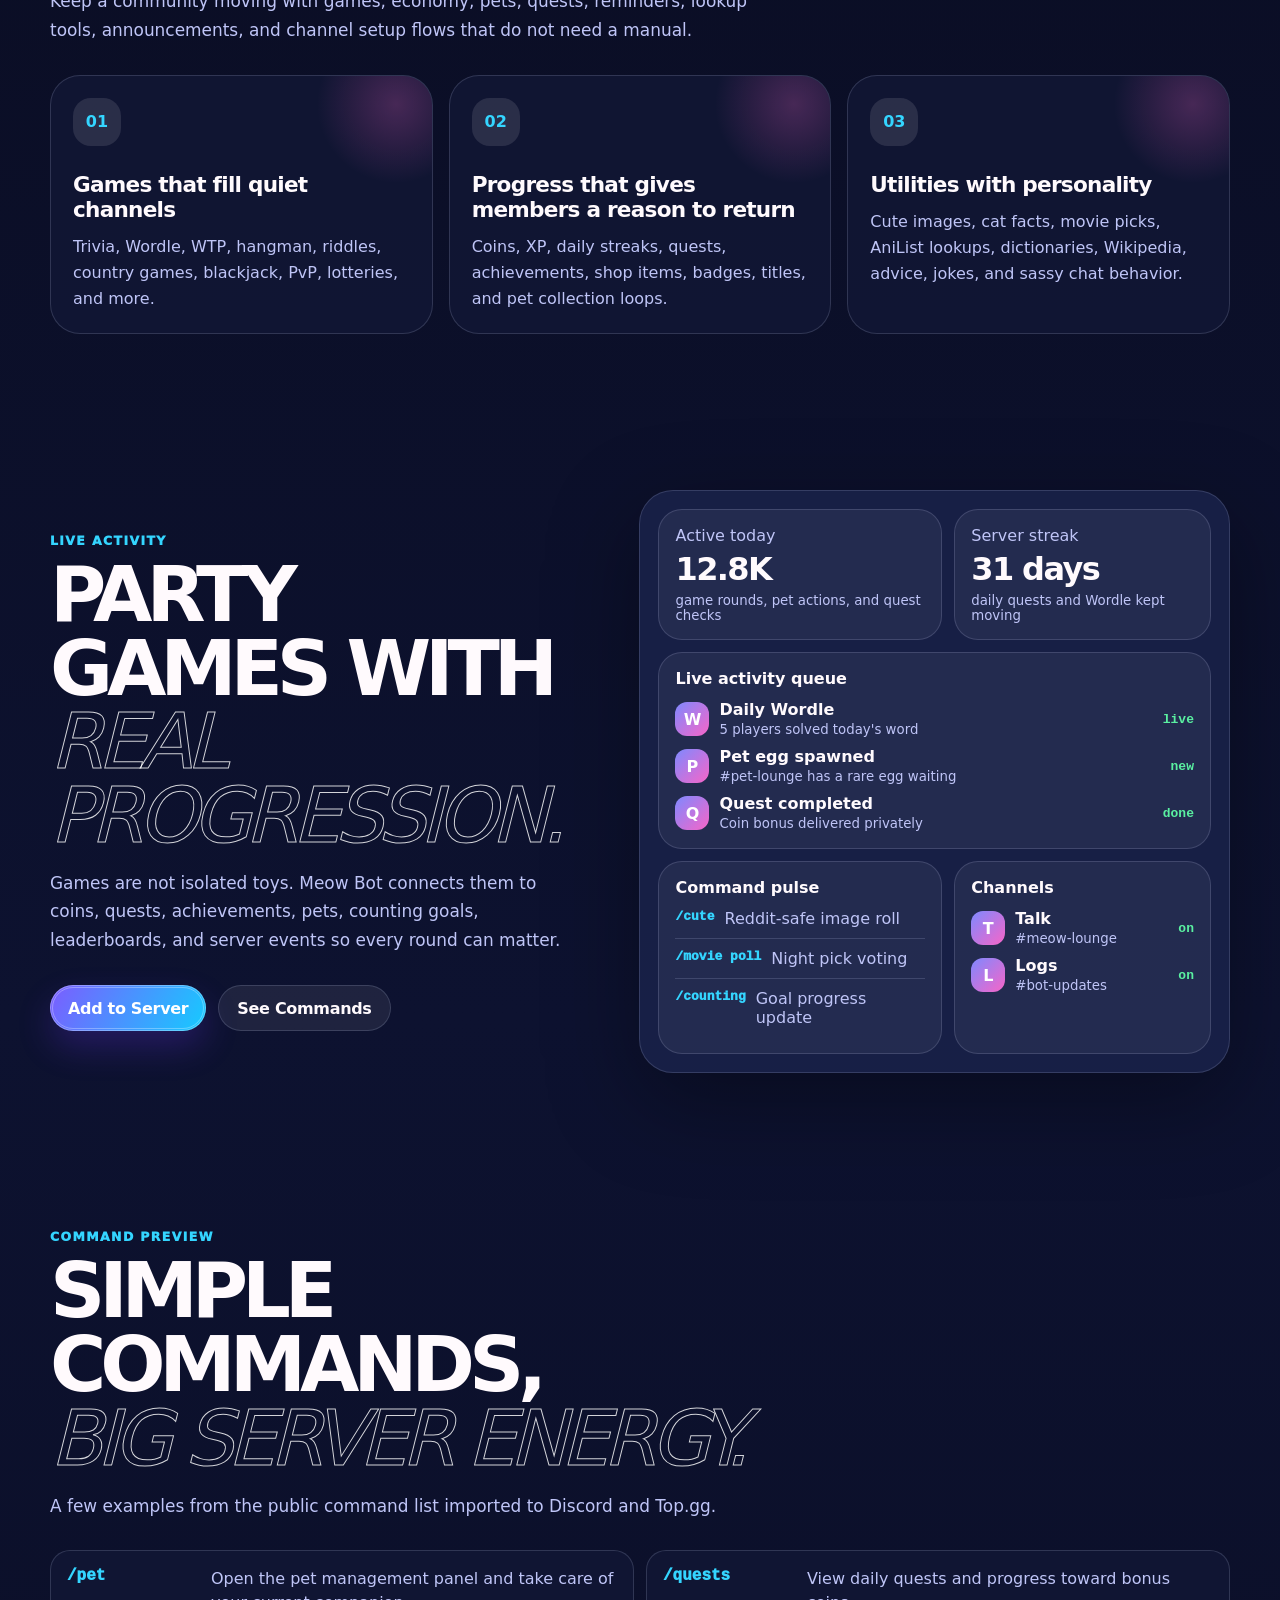
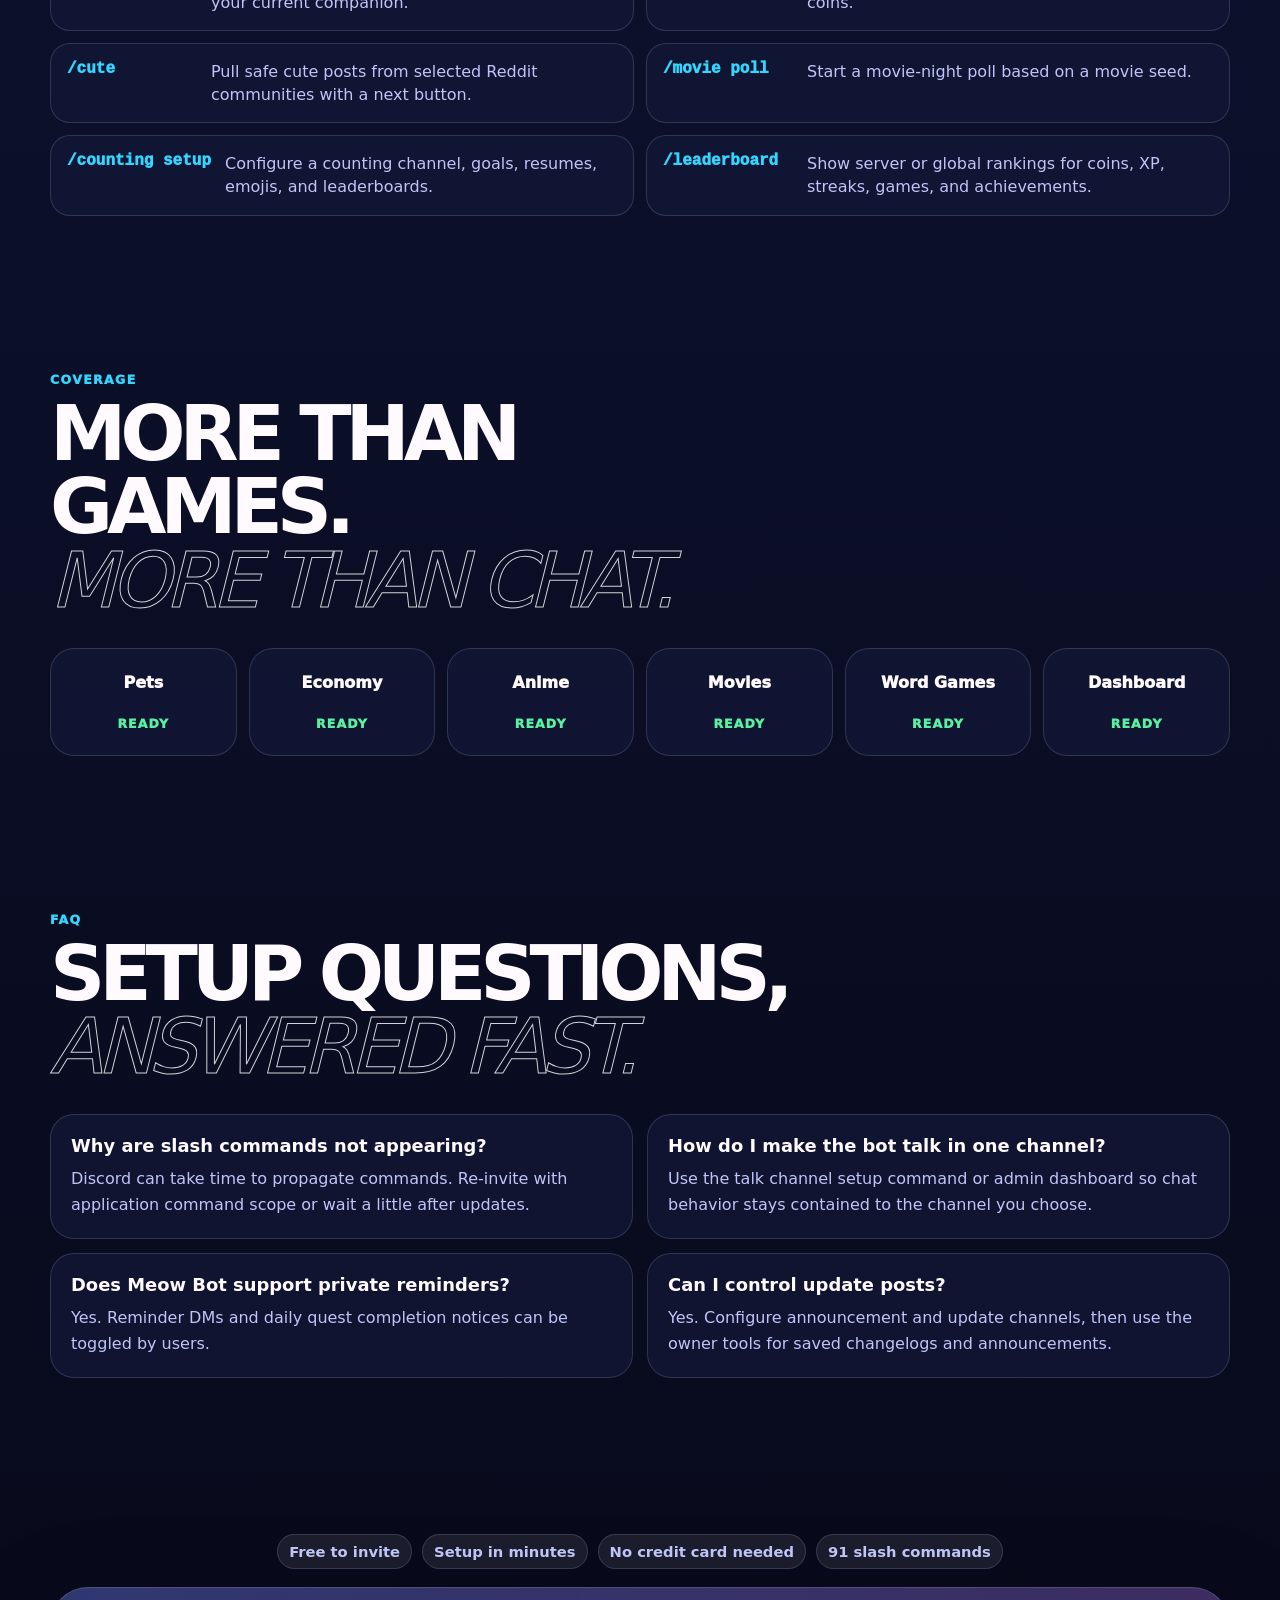
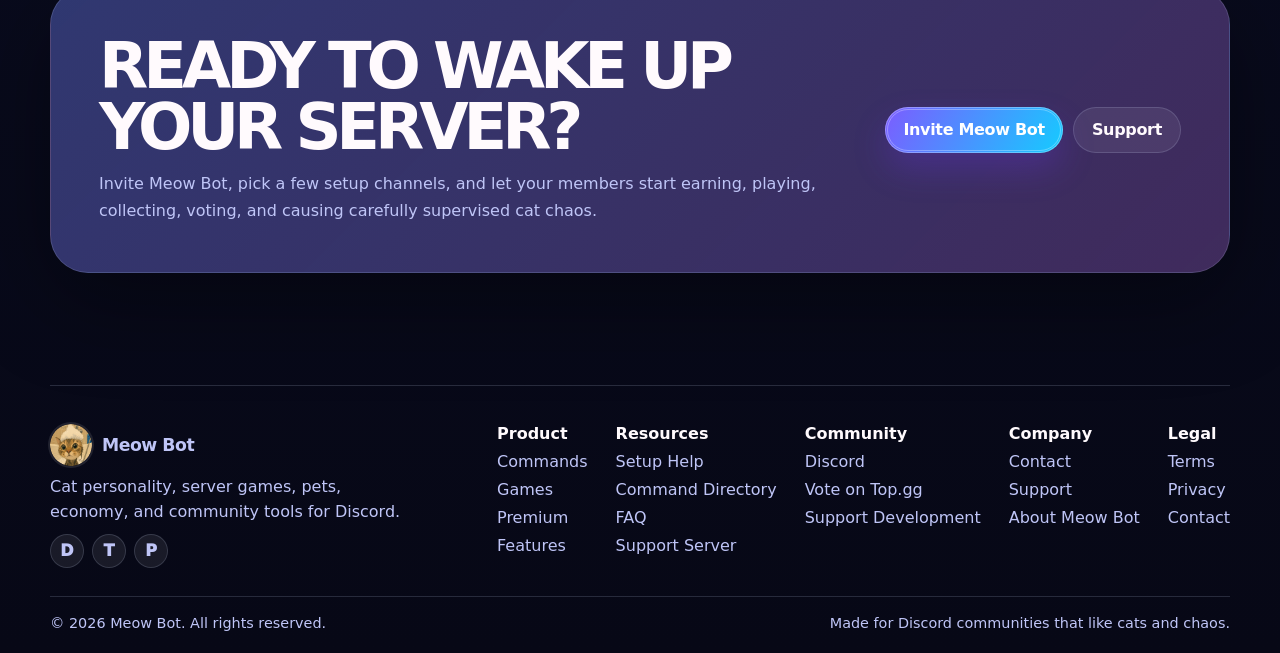
==== commit a0c98557: "Add files via upload" ====
--- a/index.html
+++ b/index.html
@@ -39,21 +39,21 @@
 
     html[data-theme="light"] {
       color-scheme: light;
-      --bg: #fff7fb;
-      --bg-2: #eef7ff;
-      --panel: rgba(255, 255, 255, 0.82);
-      --panel-strong: rgba(255, 255, 255, 0.94);
-      --card: rgba(22, 31, 72, 0.07);
-      --card-2: rgba(22, 31, 72, 0.1);
-      --text: #12162e;
-      --muted: #56607f;
-      --soft: #5b62da;
-      --pink: #c32d99;
-      --cyan: #087fa8;
-      --amber: #b16a00;
-      --green: #167a45;
-      --line: rgba(22, 31, 72, 0.15);
-      --shadow: 0 28px 90px rgba(74, 84, 130, 0.18);
+      --bg: #f7f8ff;
+      --bg-2: #eaf3fb;
+      --panel: rgba(255, 255, 255, 0.94);
+      --panel-strong: #ffffff;
+      --card: rgba(35, 45, 78, 0.08);
+      --card-2: rgba(35, 45, 78, 0.12);
+      --text: #090d1f;
+      --muted: #35405f;
+      --soft: #5547df;
+      --pink: #a91984;
+      --cyan: #056f96;
+      --amber: #8b5200;
+      --green: #0f6b3a;
+      --line: rgba(23, 31, 58, 0.2);
+      --shadow: 0 24px 70px rgba(74, 84, 130, 0.16);
     }
 
     html[data-theme="pure-dark"] {
@@ -86,6 +86,13 @@
       overflow-x: hidden;
     }
 
+    html[data-theme="light"] body {
+      background:
+        radial-gradient(circle at top left, rgba(126, 91, 255, 0.1), transparent 34vw),
+        radial-gradient(circle at 85% 18%, rgba(52, 213, 255, 0.13), transparent 34vw),
+        linear-gradient(180deg, var(--bg), var(--bg-2) 52%, var(--bg));
+    }
+
     body::before {
       content: "";
       position: fixed;
@@ -100,11 +107,19 @@
       mask-image: linear-gradient(to bottom, black, transparent 78%);
     }
 
+    html[data-theme="light"] body::before {
+      opacity: 0.16;
+      background-image:
+        linear-gradient(rgba(23, 31, 58, 0.08) 1px, transparent 1px),
+        linear-gradient(90deg, rgba(23, 31, 58, 0.08) 1px, transparent 1px);
+    }
+
     a { color: inherit; text-decoration: none; }
     button, input { font: inherit; }
     img { max-width: 100%; display: block; }
 
     .site-shell { width: min(100% - 32px, var(--max)); margin: 0 auto; }
+    .site-shell.nav { width: min(100% - 32px, 980px); }
 
     .nav {
       position: sticky;
@@ -119,12 +134,26 @@
       border: 1px solid var(--line);
       border-radius: 999px;
       background: rgba(10, 13, 33, 0.78);
-      box-shadow: var(--shadow);
+      box-shadow: 0 22px 80px rgba(126, 91, 255, 0.18), var(--shadow);
       backdrop-filter: blur(18px);
     }
 
-    html[data-theme="light"] .nav { background: rgba(255, 255, 255, 0.76); }
+    .nav::before {
+      content: "";
+      position: absolute;
+      inset: -24px -34px;
+      z-index: -1;
+      border-radius: inherit;
+      background: radial-gradient(circle at 50% 0, rgba(126, 137, 255, 0.28), rgba(247, 101, 200, 0.12) 38%, transparent 72%);
+      filter: blur(18px);
+      opacity: 0.9;
+      pointer-events: none;
+    }
+
+    html[data-theme="light"] .nav { background: rgba(255, 255, 255, 0.94); }
+    html[data-theme="light"] .nav::before { background: radial-gradient(circle at 50% 0, rgba(85, 200, 255, 0.28), rgba(126, 91, 255, 0.16) 42%, transparent 72%); opacity: 0.85; }
     html[data-theme="pure-dark"] .nav { background: rgba(0, 0, 0, 0.82); }
+    html[data-theme="pure-dark"] .nav::before { background: radial-gradient(circle at 50% 0, rgba(255, 255, 255, 0.16), rgba(255, 255, 255, 0.06) 38%, transparent 72%); opacity: 0.75; }
 
     .brand { display: inline-flex; align-items: center; gap: 10px; font-weight: 900; letter-spacing: -0.03em; }
     .brand img { width: 42px; height: 42px; border-radius: 999px; object-fit: cover; box-shadow: 0 0 0 2px rgba(255,255,255,0.1); }
@@ -145,6 +174,7 @@
       cursor: pointer;
       font-weight: 750;
     }
+    .theme-toggle { width: 108px; flex: 0 0 108px; text-align: center; }
     .menu-toggle { display: none; width: 44px; padding: 0; }
 
     .button-primary, .button-secondary {
@@ -161,52 +191,168 @@
       white-space: nowrap;
     }
     .button-primary {
+      position: relative;
+      overflow: hidden;
       color: #ffffff;
       border: 0;
-      background: linear-gradient(135deg, #55c8ff, #7b78ff 45%, #f765c8);
-      box-shadow: 0 18px 42px rgba(126, 137, 255, 0.28);
+      background: linear-gradient(120deg, #6f35ff 0%, #21d4fd 38%, #b721ff 72%, #6f35ff 100%);
+      background-size: 240% 240%;
+      box-shadow: 0 16px 34px rgba(111, 53, 255, 0.24), 0 0 0 1px rgba(255, 255, 255, 0.28) inset;
+      animation: inviteGradientFlow 3.8s ease-in-out infinite;
+    }
+    .button-primary::after {
+      content: "";
+      position: absolute;
+      inset: 2px;
+      border: 1px solid rgba(255, 255, 255, 0.3);
+      border-radius: inherit;
+      pointer-events: none;
+    }
+    html[data-theme="dark"] .button-primary {
+      background: linear-gradient(120deg, #7c5cff 0%, #19c7ff 40%, #d05cff 74%, #7c5cff 100%);
+      background-size: 240% 240%;
+    }
+    html[data-theme="pure-dark"] .button-primary {
+      background: linear-gradient(120deg, #111827 0%, #2563eb 34%, #06b6d4 68%, #111827 100%);
+      background-size: 240% 240%;
+      box-shadow: 0 0 0 1px rgba(96, 165, 250, 0.32) inset, 0 14px 30px rgba(37, 99, 235, 0.2);
     }
     .button-secondary { color: var(--text); background: var(--card); }
-
-    .hero { display: grid; grid-template-columns: minmax(0, 1.02fr) minmax(360px, 0.88fr); gap: clamp(28px, 6vw, 74px); align-items: center; padding: clamp(72px, 12vw, 132px) 0 72px; }
+    .hero .hero-actions .button-primary,
+    .hero .hero-actions .button-secondary[data-app-link="vote"],
+    .hero .hero-actions .button-secondary[data-app-link="discord"] {
+      position: relative;
+      overflow: hidden;
+      color: #ffffff;
+      border-color: transparent;
+      font-weight: 900;
+    }
+    .hero .hero-actions .button-primary {
+      background: linear-gradient(120deg, #6f35ff 0%, #21d4fd 38%, #b721ff 72%, #6f35ff 100%);
+      background-size: 240% 240%;
+      box-shadow: 0 16px 34px rgba(111, 53, 255, 0.24), 0 0 0 1px rgba(255, 255, 255, 0.28) inset;
+      animation: inviteGradientFlow 3.8s ease-in-out infinite;
+    }
+    .hero .hero-actions .button-secondary[data-app-link="vote"] {
+      background: linear-gradient(120deg, #ff2f6d 0%, #ff5a3d 34%, #b5123f 68%, #ff2f6d 100%);
+      background-size: 240% 240%;
+      box-shadow: 0 16px 34px rgba(255, 47, 109, 0.26), 0 0 0 1px rgba(255, 255, 255, 0.28) inset;
+      animation: voteGradientFlow 3.2s ease-in-out infinite;
+    }
+    .hero .hero-actions .button-secondary[data-app-link="discord"] {
+      background: linear-gradient(120deg, #f59e0b 0%, #f97316 34%, #7c2d12 68%, #f59e0b 100%);
+      background-size: 220% 220%;
+      box-shadow: 0 16px 34px rgba(249, 115, 22, 0.24), 0 0 0 1px rgba(255, 255, 255, 0.3) inset;
+      animation: supportGradientFlow 3.6s ease-in-out infinite;
+    }
+    .hero .hero-actions .button-primary::after,
+    .hero .hero-actions .button-secondary[data-app-link="vote"]::after,
+    .hero .hero-actions .button-secondary[data-app-link="discord"]::after {
+      content: "";
+      position: absolute;
+      inset: 2px;
+      border: 1px solid rgba(255, 255, 255, 0.3);
+      border-radius: inherit;
+      pointer-events: none;
+    }
+    html[data-theme="dark"] .hero .hero-actions .button-primary {
+      background: linear-gradient(120deg, #7c5cff 0%, #19c7ff 40%, #d05cff 74%, #7c5cff 100%);
+      background-size: 240% 240%;
+    }
+    html[data-theme="dark"] .hero .hero-actions .button-secondary[data-app-link="vote"],
+    html[data-theme="pure-dark"] .hero .hero-actions .button-secondary[data-app-link="vote"] {
+      background: linear-gradient(120deg, #ff2b62 0%, #ff6848 36%, #9b1038 70%, #ff2b62 100%);
+      background-size: 240% 240%;
+    }
+    html[data-theme="dark"] .hero .hero-actions .button-secondary[data-app-link="discord"] {
+      background: linear-gradient(120deg, #d97706 0%, #ea580c 34%, #7c2d12 70%, #d97706 100%);
+      background-size: 220% 220%;
+    }
+    html[data-theme="pure-dark"] .hero .hero-actions .button-primary {
+      background: linear-gradient(120deg, #111827 0%, #2563eb 34%, #06b6d4 68%, #111827 100%);
+      background-size: 240% 240%;
+      box-shadow: 0 0 0 1px rgba(96, 165, 250, 0.32) inset, 0 14px 30px rgba(37, 99, 235, 0.2);
+    }
+    html[data-theme="pure-dark"] .hero .hero-actions .button-secondary[data-app-link="discord"] {
+      background: linear-gradient(120deg, #17120a 0%, #b45309 34%, #fbbf24 68%, #17120a 100%);
+      background-size: 220% 220%;
+      box-shadow: 0 0 0 1px rgba(251, 191, 36, 0.26) inset, 0 12px 28px rgba(180, 83, 9, 0.18);
+    }
+    .social-row { display: flex; flex-wrap: wrap; gap: 8px; }
+    .social-link { display: inline-grid; place-items: center; width: 34px; height: 34px; border: 1px solid var(--line); border-radius: 999px; color: var(--muted); background: var(--card); font-weight: 950; }
+    .social-link:hover { color: var(--text); }
+
+    .hero { display: grid; grid-template-columns: minmax(0, 1.02fr) minmax(360px, 0.88fr); gap: clamp(28px, 6vw, 74px); align-items: center; padding: clamp(42px, 7vw, 84px) 0 72px; }
     .eyebrow { display: inline-flex; align-items: center; gap: 9px; width: fit-content; margin-bottom: 18px; padding: 9px 13px; border: 1px solid var(--line); border-radius: 999px; color: var(--muted); background: var(--card); font-size: 0.82rem; font-weight: 900; letter-spacing: 0.08em; text-transform: uppercase; }
     .status-dot { width: 10px; height: 10px; border-radius: 999px; background: #ff5d68; box-shadow: 0 0 18px rgba(255, 93, 104, 0.85); }
-    .status-dot.is-online { background: var(--green); box-shadow: 0 0 18px rgba(90, 240, 161, 0.85); }
-    .status-dot.is-degraded { background: var(--amber); box-shadow: 0 0 18px rgba(255, 200, 107, 0.85); }
+    .status-dot.is-online, .status-pill.is-online .status-dot { background: var(--green); box-shadow: 0 0 18px rgba(90, 240, 161, 0.85); }
+    .status-dot.is-degraded, .status-pill.is-degraded .status-dot { background: var(--amber); box-shadow: 0 0 18px rgba(255, 200, 107, 0.85); }
+    .status-pill.is-reconnecting .status-dot { background: var(--amber); box-shadow: 0 0 18px rgba(255, 200, 107, 0.85); animation: statusPulse 1.2s ease-in-out infinite; }
+    .status-pill.is-offline .status-dot { background: #ff5d68; box-shadow: 0 0 18px rgba(255, 93, 104, 0.85); }
 
     .hero h1 { margin: 0; max-width: 820px; font-size: clamp(3.1rem, 8.8vw, 7.6rem); line-height: 0.9; letter-spacing: -0.09em; text-transform: uppercase; }
     .hero h1 span { display: block; font-weight: 300; font-style: italic; color: transparent; -webkit-text-stroke: 1px rgba(255,255,255,0.9); }
     html[data-theme="light"] .hero h1 span { -webkit-text-stroke-color: rgba(18, 22, 46, 0.72); }
     .hero-copy { max-width: 680px; margin: 24px 0 0; color: var(--muted); font-size: clamp(1.05rem, 1.8vw, 1.34rem); line-height: 1.65; }
     .hero-actions { display: flex; flex-wrap: wrap; gap: 12px; margin-top: 30px; }
-    .hero-notes { display: flex; flex-wrap: wrap; gap: 10px; margin-top: 26px; color: var(--muted); font-size: 0.9rem; font-weight: 760; }
-    .hero-notes span { padding: 8px 11px; border: 1px solid var(--line); border-radius: 999px; background: rgba(255,255,255,0.045); }
-
     .bot-card {
       position: relative;
       min-height: 610px;
       border: 1px solid var(--line);
       border-radius: 34px;
       background:
-        radial-gradient(circle at 76% 16%, rgba(247, 101, 200, 0.26), transparent 32%),
-        linear-gradient(145deg, rgba(31, 39, 88, 0.96), rgba(15, 18, 48, 0.98));
+        radial-gradient(circle at 78% 18%, rgba(247, 101, 200, 0.32), transparent 31%),
+        radial-gradient(circle at 12% 8%, rgba(85, 200, 255, 0.16), transparent 34%),
+        linear-gradient(145deg, rgba(35, 45, 100, 0.96), rgba(10, 14, 42, 0.98));
       box-shadow: var(--shadow);
       overflow: hidden;
     }
-    .bot-card::before { content: ""; position: absolute; inset: 16px; border: 1px solid rgba(255,255,255,0.09); border-radius: 26px; pointer-events: none; }
-    .cat-orbit { position: absolute; top: 30px; right: 30px; width: 156px; height: 156px; border-radius: 999px; background: rgba(255,255,255,0.08); display: grid; place-items: center; }
-    .cat-orbit img { width: 124px; height: 124px; object-fit: contain; filter: drop-shadow(0 18px 28px rgba(0,0,0,0.25)); }
-    .discord-window { position: absolute; left: 26px; right: 26px; bottom: 26px; border: 1px solid var(--line); border-radius: 26px; background: rgba(7, 9, 26, 0.74); overflow: hidden; backdrop-filter: blur(14px); }
+    html[data-theme="light"] .bot-card {
+      background:
+        radial-gradient(circle at 78% 18%, rgba(247, 101, 200, 0.22), transparent 31%),
+        radial-gradient(circle at 12% 8%, rgba(85, 200, 255, 0.2), transparent 34%),
+        linear-gradient(145deg, rgba(255, 255, 255, 0.94), rgba(230, 239, 255, 0.98));
+      box-shadow: 0 30px 90px rgba(74, 84, 130, 0.2);
+    }
+    html[data-theme="pure-dark"] .bot-card {
+      background: linear-gradient(145deg, #080808, #000000);
+      border-color: rgba(255,255,255,0.18);
+      box-shadow: 0 0 0 1px rgba(255,255,255,0.04);
+    }
+    .bot-card::before { content: ""; position: absolute; inset: 20px; border: 1px solid rgba(255,255,255,0.1); border-radius: 26px; pointer-events: none; }
+    html[data-theme="light"] .bot-card::before { border-color: rgba(23,31,58,0.12); }
+    html[data-theme="pure-dark"] .bot-card::before { border-color: rgba(255,255,255,0.08); }
+    .preview-mascot { position: absolute; top: 52px; left: 50%; width: min(48%, 250px); transform: translateX(-50%); display: grid; place-items: center; }
+    .preview-mascot::before { content: ""; position: absolute; width: 70%; aspect-ratio: 1; top: -8%; right: 3%; border-radius: 999px; background: radial-gradient(circle, rgba(126,137,255,0.26), transparent 70%); }
+    html[data-theme="light"] .preview-mascot::before { background: radial-gradient(circle, rgba(126,137,255,0.16), transparent 70%); }
+    html[data-theme="pure-dark"] .preview-mascot::before { background: radial-gradient(circle, rgba(255,255,255,0.09), transparent 70%); }
+    .preview-mascot img { position: relative; width: 100%; max-height: 190px; object-fit: contain; filter: drop-shadow(0 22px 30px rgba(0,0,0,0.28)); }
+    .discord-window { position: absolute; left: 34px; right: 34px; bottom: 34px; border: 1px solid rgba(213,221,255,0.14); border-radius: 26px; background: rgba(8, 10, 30, 0.82); overflow: hidden; backdrop-filter: blur(18px); box-shadow: 0 24px 60px rgba(0,0,0,0.26); }
+    html[data-theme="light"] .discord-window { border-color: rgba(23,31,58,0.14); background: rgba(255,255,255,0.88); box-shadow: 0 24px 60px rgba(74,84,130,0.16); }
+    html[data-theme="pure-dark"] .discord-window { border-color: rgba(255,255,255,0.14); background: rgba(0,0,0,0.9); box-shadow: none; }
     .discord-head { display: flex; justify-content: space-between; gap: 12px; padding: 18px 18px 14px; border-bottom: 1px solid var(--line); }
     .discord-head strong { font-size: 1.1rem; }
     .discord-head span { color: var(--muted); }
     .message-list { display: grid; gap: 12px; padding: 18px; }
     .message { display: grid; grid-template-columns: 42px minmax(0, 1fr); gap: 12px; align-items: start; }
-    .avatar { width: 42px; height: 42px; border-radius: 16px; display: grid; place-items: center; background: linear-gradient(135deg, var(--pink), var(--soft)); font-weight: 900; }
-    .bubble { padding: 13px 14px; border-radius: 18px; background: rgba(255,255,255,0.075); color: var(--muted); line-height: 1.45; }
+    .avatar { width: 42px; height: 42px; border-radius: 16px; display: grid; place-items: center; color: #fff; background: linear-gradient(135deg, var(--pink), var(--soft)); font-weight: 900; box-shadow: 0 10px 22px rgba(126,137,255,0.22); }
+    .bubble { padding: 14px 16px; border-radius: 18px; background: rgba(255,255,255,0.085); color: var(--muted); line-height: 1.45; }
+    html[data-theme="light"] .bubble { background: rgba(35,45,78,0.07); color: #35405f; }
+    html[data-theme="pure-dark"] .bubble { background: rgba(255,255,255,0.07); }
     .bubble strong { display: block; margin-bottom: 4px; color: var(--text); }
-    .command-bar { display: flex; align-items: center; gap: 8px; margin: 0 18px 18px; padding: 11px 12px; border: 1px solid var(--line); border-radius: 16px; color: var(--muted); background: rgba(255,255,255,0.06); }
+    .command-bar { display: flex; align-items: center; gap: 10px; margin: 0 18px 18px; padding: 12px 14px; border: 1px solid var(--line); border-radius: 18px; color: var(--muted); background: rgba(255,255,255,0.06); }
+    html[data-theme="light"] .command-bar { background: rgba(255,255,255,0.72); }
+    html[data-theme="pure-dark"] .command-bar { background: #050505; }
     .command-bar code { color: var(--cyan); font-weight: 900; }
+    .hero-float { position: absolute; z-index: 3; display: grid; gap: 5px; min-width: 172px; padding: 13px 14px; border: 1px solid var(--line); border-radius: 20px; color: var(--muted); background: rgba(9, 11, 31, 0.72); box-shadow: 0 18px 44px rgba(0,0,0,0.22); backdrop-filter: blur(18px); }
+    html[data-theme="light"] .hero-float { background: rgba(255,255,255,0.86); box-shadow: 0 18px 44px rgba(74,84,130,0.14); }
+    html[data-theme="pure-dark"] .hero-float { background: rgba(0,0,0,0.82); box-shadow: none; }
+    .hero-float strong { color: var(--text); }
+    .hero-float span { font-size: 0.88rem; }
+    .hero-float code { color: var(--cyan); font-weight: 950; }
+    .hero-float.is-quests { left: 18px; top: 74px; }
+    .hero-float.is-pet { right: 18px; top: 232px; }
+    .hero-float.is-economy { left: 32px; bottom: 196px; }
 
     .stats-strip { display: grid; grid-template-columns: repeat(4, minmax(0, 1fr)); gap: 12px; margin-bottom: 72px; }
     .stat-card { padding: 20px; border: 1px solid var(--line); border-radius: 24px; background: var(--panel); }
@@ -221,13 +367,21 @@
     html[data-theme="light"] .section h2 em { -webkit-text-stroke-color: rgba(18, 22, 46, 0.66); }
     .section-copy { max-width: 700px; margin: 16px 0 0; color: var(--muted); font-size: 1.06rem; line-height: 1.7; }
 
-    .community-track { width: min(100% - 32px, var(--max)); margin: 0 auto; border: 1px solid var(--line); border-radius: 28px; overflow: hidden; background: rgba(255,255,255,0.035); }
+    .community-track { position: relative; width: min(100% - 32px, var(--max)); margin: 0 auto; overflow: hidden; background: transparent; -webkit-mask-image: linear-gradient(90deg, transparent 0%, rgba(0,0,0,0.18) 4%, rgba(0,0,0,0.72) 10%, #000 18%, #000 82%, rgba(0,0,0,0.72) 90%, rgba(0,0,0,0.18) 96%, transparent 100%); mask-image: linear-gradient(90deg, transparent 0%, rgba(0,0,0,0.18) 4%, rgba(0,0,0,0.72) 10%, #000 18%, #000 82%, rgba(0,0,0,0.72) 90%, rgba(0,0,0,0.18) 96%, transparent 100%); }
+    html[data-theme="pure-dark"] .community-track::before { content: ""; position: absolute; inset: 0 auto 0 0; z-index: 2; width: min(170px, 22vw); pointer-events: none; background: linear-gradient(90deg, #000 0%, rgba(0,0,0,0.88) 24%, rgba(0,0,0,0) 100%); }
     .community-row { display: flex; gap: 14px; width: max-content; padding: 18px 0; animation: marquee 34s linear infinite; }
-    .community-card { width: 250px; display: grid; grid-template-columns: 48px minmax(0, 1fr); gap: 12px; align-items: center; padding: 12px; border: 1px solid var(--line); border-radius: 22px; background: var(--panel); }
-    .community-icon { width: 48px; height: 48px; border-radius: 18px; display: grid; place-items: center; background: linear-gradient(135deg, var(--soft), var(--pink)); font-weight: 950; }
+    .community-card { width: 286px; display: grid; grid-template-columns: 54px minmax(0, 1fr); gap: 12px; align-items: center; padding: 12px; border: 1px solid var(--line); border-radius: 24px; background: var(--panel); }
+    .community-icon { width: 54px; height: 54px; border-radius: 20px; display: grid; place-items: center; overflow: hidden; color: #fff; background: linear-gradient(135deg, var(--soft), var(--pink)); font-weight: 950; }
+    html[data-theme="pure-dark"] .community-icon { color: #000; background: #f5f5f5; }
+    .community-icon img { width: 100%; height: 100%; object-fit: cover; }
     .community-card strong { display: block; white-space: nowrap; overflow: hidden; text-overflow: ellipsis; }
     .community-card span { color: var(--muted); font-size: 0.9rem; }
+
     @keyframes marquee { from { transform: translateX(0); } to { transform: translateX(-50%); } }
+    @keyframes inviteGradientFlow { 0% { background-position: 0% 50%; } 50% { background-position: 100% 50%; } 100% { background-position: 0% 50%; } }
+    @keyframes voteGradientFlow { 0% { background-position: 0% 50%; } 50% { background-position: 100% 50%; } 100% { background-position: 0% 50%; } }
+    @keyframes supportGradientFlow { 0% { background-position: 0% 50%; } 50% { background-position: 100% 50%; } 100% { background-position: 0% 50%; } }
+    @keyframes statusPulse { 0%, 100% { transform: scale(1); opacity: 1; } 50% { transform: scale(0.82); opacity: 0.72; } }
 
     .feature-grid { display: grid; grid-template-columns: repeat(3, minmax(0, 1fr)); gap: 16px; }
     .feature-card { min-height: 248px; padding: 22px; border: 1px solid var(--line); border-radius: 30px; background: var(--panel); overflow: hidden; position: relative; }
@@ -237,13 +391,25 @@
     .feature-card p { margin: 12px 0 0; color: var(--muted); line-height: 1.62; }
 
     .split { display: grid; grid-template-columns: minmax(0, 0.9fr) minmax(360px, 1fr); gap: clamp(24px, 5vw, 58px); align-items: center; }
-    .mock-panel { border: 1px solid var(--line); border-radius: 34px; background: var(--panel-strong); box-shadow: var(--shadow); padding: 20px; }
-    .queue-list { display: grid; gap: 10px; }
-    .queue-item { display: grid; grid-template-columns: 36px minmax(0, 1fr) auto; gap: 12px; align-items: center; padding: 12px; border: 1px solid var(--line); border-radius: 18px; background: rgba(255,255,255,0.055); }
-    .queue-item span:first-child { width: 36px; height: 36px; border-radius: 13px; display: grid; place-items: center; background: var(--card-2); color: var(--cyan); font-weight: 950; }
-    .queue-item strong { display: block; }
-    .queue-item small { color: var(--muted); }
-    .queue-item code { color: var(--green); font-weight: 900; }
+    .mock-panel { border: 1px solid var(--line); border-radius: 34px; background: var(--panel-strong); box-shadow: var(--shadow); padding: 18px; }
+    .dashboard-mock { display: grid; grid-template-columns: 1.05fr 0.95fr; gap: 12px; }
+    .dashboard-card { border: 1px solid var(--line); border-radius: 24px; padding: 16px; background: rgba(255,255,255,0.055); }
+    html[data-theme="light"] .dashboard-card { background: rgba(35,45,78,0.055); }
+    html[data-theme="pure-dark"] .dashboard-card { background: #050505; }
+    .dashboard-card.is-wide { grid-column: 1 / -1; }
+    .dashboard-card h3 { margin: 0 0 12px; font-size: 1rem; }
+    .dashboard-stat { display: grid; gap: 5px; }
+    .dashboard-stat strong { font-size: 2rem; letter-spacing: -0.05em; }
+    .dashboard-stat span, .dashboard-card small { color: var(--muted); }
+    .dashboard-list { display: grid; gap: 9px; }
+    .dashboard-item { display: grid; grid-template-columns: 34px minmax(0, 1fr) auto; gap: 10px; align-items: center; }
+    .dashboard-item b { width: 34px; height: 34px; display: grid; place-items: center; border-radius: 12px; color: #fff; background: linear-gradient(135deg, var(--soft), var(--pink)); }
+    .dashboard-item strong { display: block; }
+    .dashboard-item code { color: var(--green); font-weight: 900; }
+    .dashboard-command { display: grid; grid-template-columns: auto minmax(0,1fr); gap: 10px; padding: 10px 0; border-top: 1px solid var(--line); }
+    .dashboard-command:first-of-type { border-top: 0; padding-top: 0; }
+    .dashboard-command code { color: var(--cyan); font-weight: 950; }
+    .dashboard-command span { color: var(--muted); }
 
     .command-grid { display: grid; grid-template-columns: repeat(2, minmax(0, 1fr)); gap: 12px; }
     .command-card { display: grid; grid-template-columns: minmax(130px, auto) minmax(0, 1fr); gap: 14px; align-items: start; padding: 16px; border: 1px solid var(--line); border-radius: 20px; background: var(--panel); }
@@ -260,33 +426,37 @@
     .faq-card p { margin: 0; color: var(--muted); line-height: 1.62; }
 
     .cta-panel { display: grid; grid-template-columns: minmax(0, 1fr) auto; gap: 22px; align-items: center; padding: clamp(26px, 5vw, 48px); border: 1px solid var(--line); border-radius: 38px; background: linear-gradient(135deg, rgba(126,137,255,0.24), rgba(247,101,200,0.18)), var(--panel-strong); box-shadow: var(--shadow); }
+    .trust-line { display: flex; flex-wrap: wrap; justify-content: center; gap: 10px; margin-bottom: 18px; color: var(--muted); font-size: 0.92rem; font-weight: 850; }
+    .trust-line span { padding: 8px 11px; border: 1px solid var(--line); border-radius: 999px; background: var(--card); }
     .cta-panel h2 { margin: 0; font-size: clamp(2.2rem, 5vw, 4.8rem); line-height: 0.95; letter-spacing: -0.08em; text-transform: uppercase; }
     .cta-panel p { margin: 14px 0 0; color: var(--muted); line-height: 1.65; }
     .cta-actions { display: flex; flex-wrap: wrap; gap: 10px; justify-content: flex-end; }
 
-    .footer { display: grid; grid-template-columns: minmax(0, 1fr) repeat(3, auto); gap: 32px; padding: 54px 0 34px; color: var(--muted); }
+    .footer { display: grid; grid-template-columns: minmax(240px, 1fr) repeat(5, auto); gap: 28px; margin-top: 34px; padding: 38px 0 22px; border-top: 1px solid var(--line); color: var(--muted); }
     .footer strong { color: var(--text); }
     .footer-col { display: grid; gap: 9px; align-content: start; }
+    .footer-col p { max-width: 360px; margin: 0; line-height: 1.55; }
     .footer-col a { color: var(--muted); }
     .footer-col a:hover { color: var(--text); }
-
-    .legal-section { padding: 28px 0 70px; color: var(--muted); }
-    .legal-section details { border: 1px solid var(--line); border-radius: 22px; background: var(--panel); padding: 16px 18px; margin-top: 12px; }
-    .legal-section summary { cursor: pointer; color: var(--text); font-weight: 900; }
-    .legal-section p { line-height: 1.65; }
+    .footer-bottom { grid-column: 1 / -1; display: flex; flex-wrap: wrap; justify-content: space-between; gap: 12px; padding-top: 18px; border-top: 1px solid var(--line); font-size: 0.9rem; }
 
     @media (prefers-reduced-motion: reduce) {
       * { scroll-behavior: auto !important; }
-      .community-row { animation: none; }
+      .hero .hero-actions .button-primary,
+      .button-primary,
+      .hero .hero-actions .button-secondary[data-app-link="vote"],
+      .hero .hero-actions .button-secondary[data-app-link="discord"] { animation: none; }
     }
 
     @media (max-width: 980px) {
       .hero, .split, .cta-panel { grid-template-columns: 1fr; }
       .bot-card { min-height: 560px; }
       .stats-strip, .feature-grid { grid-template-columns: repeat(2, minmax(0, 1fr)); }
+      .dashboard-mock { grid-template-columns: 1fr; }
       .platform-grid { grid-template-columns: repeat(3, minmax(0, 1fr)); }
       .cta-actions { justify-content: flex-start; }
-      .footer { grid-template-columns: repeat(2, minmax(0, 1fr)); }
+      .footer { grid-template-columns: repeat(3, minmax(0, 1fr)); }
+      .footer-col:first-child { grid-column: 1 / -1; }
     }
 
     @media (max-width: 760px) {
@@ -299,16 +469,27 @@
       .menu-toggle { display: inline-flex; align-items: center; justify-content: center; }
       .theme-toggle { padding: 0 12px; }
       .nav-actions .button-primary { min-height: 42px; padding: 0 13px; }
-      .hero { padding-top: 54px; }
+      .hero { padding: 42px 0 40px; gap: 24px; }
       .hero h1 { font-size: clamp(3rem, 17vw, 5rem); }
+      .hero-copy { margin-top: 18px; }
+      .hero-actions { margin-top: 22px; }
       .bot-card { min-height: 520px; border-radius: 28px; }
-      .cat-orbit { width: 124px; height: 124px; top: 20px; right: 20px; }
-      .cat-orbit img { width: 100px; height: 100px; }
+      .hero-float { display: none; }
+      .preview-mascot { top: 38px; width: min(58%, 210px); }
       .discord-window { left: 14px; right: 14px; bottom: 14px; }
+      .section { padding: 42px 0; }
+      .section-head { margin-bottom: 20px; }
+      .stats-strip { margin-bottom: 34px; }
       .stats-strip, .feature-grid, .command-grid, .faq-grid { grid-template-columns: 1fr; }
       .platform-grid { grid-template-columns: repeat(2, minmax(0, 1fr)); }
       .command-card { grid-template-columns: 1fr; }
-      .footer { grid-template-columns: 1fr; gap: 20px; }
+      .cta-panel { gap: 16px; padding: 24px; }
+      .dashboard-mock { gap: 10px; }
+      .dashboard-card { padding: 14px; border-radius: 20px; }
+      .footer { grid-template-columns: repeat(3, minmax(0, 1fr)); gap: 18px 16px; margin-top: 24px; padding: 28px 0 26px; }
+      .footer-col:first-child { grid-column: 1 / -1; }
+      .footer-col { gap: 7px; }
+      .footer-col p { max-width: none; font-size: 0.95rem; }
     }
 
     @media (max-width: 430px) {
@@ -316,6 +497,8 @@
       .nav-actions .button-primary { flex: 1; }
       .hero-actions .button-primary, .hero-actions .button-secondary { width: 100%; }
       .platform-grid { grid-template-columns: 1fr; }
+      .footer { grid-template-columns: repeat(2, minmax(0, 1fr)); }
+      .footer-bottom { display: grid; }
     }
   </style>
 </head>
@@ -342,7 +525,7 @@
   <main id="home" class="site-shell">
     <section class="hero" aria-label="Meow Bot hero">
       <div>
-        <div class="eyebrow"><span class="status-dot" id="botStatusDot"></span><span id="botStatusText">Checking status</span></div>
+        <div class="eyebrow status-pill is-offline" id="botStatusBadge" aria-live="polite"><span class="status-dot" id="botStatusDot"></span><span id="botStatusText">Checking status</span></div>
         <h1>Discord chaos, <span>cat approved.</span></h1>
         <p class="hero-copy">Meow Bot brings social games, pets, quests, economy, movie nights, quick lookups, reaction settings, and a sassy cat personality into one playful Discord bot for active communities.</p>
         <div class="hero-actions">
@@ -350,16 +533,13 @@
           <a class="button-secondary" data-app-link="vote" href="https://top.gg/bot/1488940777190199386" target="_blank" rel="noopener noreferrer">Vote on Top.gg</a>
           <a class="button-secondary" data-app-link="discord" href="https://discord.gg/8aeWmjAd" target="_blank" rel="noopener noreferrer">Support Server</a>
         </div>
-        <div class="hero-notes">
-          <span>Setup in minutes</span>
-          <span>Slash commands</span>
-          <span>Games and pets</span>
-          <span>Dashboard ready</span>
-        </div>
       </div>
 
       <aside class="bot-card" aria-label="Discord preview">
-        <div class="cat-orbit"><img src="1.png" alt="Sleeping cat mascot" decoding="async" fetchpriority="low"></div>
+        <div class="preview-mascot"><img src="1.png" alt="Sleeping cat mascot" decoding="async" fetchpriority="low"></div>
+        <div class="hero-float is-quests"><strong>Daily quests</strong><span><code>3/5</code> tasks complete</span></div>
+        <div class="hero-float is-pet"><strong>Pet mood</strong><span>Sleepy but judging</span></div>
+        <div class="hero-float is-economy"><strong>Coin streak</strong><span><code>+420</code> today</span></div>
         <div class="discord-window">
           <div class="discord-head"><strong># meow-lounge</strong><span>Live server vibe</span></div>
           <div class="message-list">
@@ -384,27 +564,25 @@
     <section class="stats-strip" aria-label="Live bot stats">
       <article class="stat-card"><strong data-live-stat="servers">0</strong><span>servers live</span></article>
       <article class="stat-card"><strong data-live-stat="players">0</strong><span>players tracked</span></article>
-      <article class="stat-card"><strong data-live-stat="commands">91</strong><span>slash commands</span></article>
+      <article class="stat-card"><strong data-live-stat="commands">0</strong><span>slash commands</span></article>
       <article class="stat-card"><strong>24/7</strong><span>community utilities</span></article>
     </section>
   </main>
 
   <section class="community-track" aria-label="Community examples">
-    <div class="site-shell">
-      <div class="community-row" aria-hidden="true">
-        <article class="community-card"><div class="community-icon">P</div><div><strong>Pet Collectors</strong><span>eggs, pets, titles</span></div></article>
-        <article class="community-card"><div class="community-icon">G</div><div><strong>Game Nights</strong><span>trivia and word games</span></div></article>
-        <article class="community-card"><div class="community-icon">Q</div><div><strong>Quest Servers</strong><span>daily progression</span></div></article>
-        <article class="community-card"><div class="community-icon">M</div><div><strong>Movie Clubs</strong><span>polls and picks</span></div></article>
-        <article class="community-card"><div class="community-icon">C</div><div><strong>Counting Crews</strong><span>goals and streaks</span></div></article>
-        <article class="community-card"><div class="community-icon">A</div><div><strong>Anime Corners</strong><span>AniList lookups</span></div></article>
-        <article class="community-card"><div class="community-icon">P</div><div><strong>Pet Collectors</strong><span>eggs, pets, titles</span></div></article>
-        <article class="community-card"><div class="community-icon">G</div><div><strong>Game Nights</strong><span>trivia and word games</span></div></article>
-        <article class="community-card"><div class="community-icon">Q</div><div><strong>Quest Servers</strong><span>daily progression</span></div></article>
-        <article class="community-card"><div class="community-icon">M</div><div><strong>Movie Clubs</strong><span>polls and picks</span></div></article>
-        <article class="community-card"><div class="community-icon">C</div><div><strong>Counting Crews</strong><span>goals and streaks</span></div></article>
-        <article class="community-card"><div class="community-icon">A</div><div><strong>Anime Corners</strong><span>AniList lookups</span></div></article>
-      </div>
+    <div class="community-row" id="communityRow" aria-hidden="true">
+      <article class="community-card"><div class="community-icon"><img src="favicon.png?v=5" alt=""></div><div><strong>Pet Collectors</strong><span>82.4K members</span></div></article>
+      <article class="community-card"><div class="community-icon"><img src="1.png" alt=""></div><div><strong>Game Nights</strong><span>64.9K members</span></div></article>
+      <article class="community-card"><div class="community-icon"><img src="2.png" alt=""></div><div><strong>Quest Servers</strong><span>41.7K members</span></div></article>
+      <article class="community-card"><div class="community-icon"><img src="favicon.png?v=5" alt=""></div><div><strong>Movie Clubs</strong><span>38.2K members</span></div></article>
+      <article class="community-card"><div class="community-icon"><img src="1.png" alt=""></div><div><strong>Counting Crews</strong><span>57.1K members</span></div></article>
+      <article class="community-card"><div class="community-icon"><img src="2.png" alt=""></div><div><strong>Anime Corners</strong><span>49.6K members</span></div></article>
+      <article class="community-card"><div class="community-icon"><img src="favicon.png?v=5" alt=""></div><div><strong>Pet Collectors</strong><span>82.4K members</span></div></article>
+      <article class="community-card"><div class="community-icon"><img src="1.png" alt=""></div><div><strong>Game Nights</strong><span>64.9K members</span></div></article>
+      <article class="community-card"><div class="community-icon"><img src="2.png" alt=""></div><div><strong>Quest Servers</strong><span>41.7K members</span></div></article>
+      <article class="community-card"><div class="community-icon"><img src="favicon.png?v=5" alt=""></div><div><strong>Movie Clubs</strong><span>38.2K members</span></div></article>
+      <article class="community-card"><div class="community-icon"><img src="1.png" alt=""></div><div><strong>Counting Crews</strong><span>57.1K members</span></div></article>
+      <article class="community-card"><div class="community-icon"><img src="2.png" alt=""></div><div><strong>Anime Corners</strong><span>49.6K members</span></div></article>
     </div>
   </section>
 
@@ -433,12 +611,12 @@
         </div>
       </div>
       <div class="mock-panel">
-        <div class="queue-list">
-          <article class="queue-item"><span>1</span><div><strong>Daily Wordle</strong><small>Continue from any server</small></div><code>live</code></article>
-          <article class="queue-item"><span>2</span><div><strong>Who's That Pokemon</strong><small>Hints, reveal, silhouettes</small></div><code>game</code></article>
-          <article class="queue-item"><span>3</span><div><strong>Pet Fight</strong><small>Challenge another collector</small></div><code>pvp</code></article>
-          <article class="queue-item"><span>4</span><div><strong>Counting Channel</strong><small>Server goals and rewards</small></div><code>team</code></article>
-          <article class="queue-item"><span>5</span><div><strong>Lottery</strong><small>Weekly and event jackpots</small></div><code>coins</code></article>
+        <div class="dashboard-mock">
+          <article class="dashboard-card dashboard-stat"><span>Active today</span><strong>12.8K</strong><small>game rounds, pet actions, and quest checks</small></article>
+          <article class="dashboard-card dashboard-stat"><span>Server streak</span><strong>31 days</strong><small>daily quests and Wordle kept moving</small></article>
+          <article class="dashboard-card is-wide"><h3>Live activity queue</h3><div class="dashboard-list"><div class="dashboard-item"><b>W</b><div><strong>Daily Wordle</strong><small>5 players solved today's word</small></div><code>live</code></div><div class="dashboard-item"><b>P</b><div><strong>Pet egg spawned</strong><small>#pet-lounge has a rare egg waiting</small></div><code>new</code></div><div class="dashboard-item"><b>Q</b><div><strong>Quest completed</strong><small>Coin bonus delivered privately</small></div><code>done</code></div></div></article>
+          <article class="dashboard-card"><h3>Command pulse</h3><div class="dashboard-command"><code>/cute</code><span>Reddit-safe image roll</span></div><div class="dashboard-command"><code>/movie poll</code><span>Night pick voting</span></div><div class="dashboard-command"><code>/counting</code><span>Goal progress update</span></div></article>
+          <article class="dashboard-card"><h3>Channels</h3><div class="dashboard-list"><div class="dashboard-item"><b>T</b><div><strong>Talk</strong><small>#meow-lounge</small></div><code>on</code></div><div class="dashboard-item"><b>L</b><div><strong>Logs</strong><small>#bot-updates</small></div><code>on</code></div></div></article>
         </div>
       </div>
     </section>
@@ -488,6 +666,7 @@
     </section>
 
     <section class="section">
+      <div class="trust-line"><span>Free to invite</span><span>Setup in minutes</span><span>No credit card needed</span><span>91 slash commands</span></div>
       <div class="cta-panel">
         <div>
           <h2>Ready to wake up your server?</h2>
@@ -501,29 +680,15 @@
     </section>
 
     <footer class="footer">
-      <div class="footer-col">
-        <a class="brand" href="/"><img src="favicon.png?v=5" alt="Meow Bot logo" decoding="async"><span>Meow Bot</span></a>
-        <p>Cat personality, server games, pets, economy, and community tools for Discord.</p>
-      </div>
-      <div class="footer-col"><strong>Product</strong><a href="commands.html">Commands</a><a href="games.html">Games</a><a href="premium.html">Premium</a></div>
-      <div class="footer-col"><strong>Community</strong><a data-app-link="discord" href="https://discord.gg/8aeWmjAd" target="_blank" rel="noopener noreferrer">Support Server</a><a data-app-link="vote" href="https://top.gg/bot/1488940777190199386" target="_blank" rel="noopener noreferrer">Vote on Top.gg</a></div>
-      <div class="footer-col"><strong>Legal</strong><a href="legal.html#terms">Terms</a><a href="legal.html#privacy">Privacy</a><a href="support.html">Contact</a></div>
+      <div class="footer-col"><a class="brand" href="/"><img src="favicon.png?v=5" alt="Meow Bot logo" decoding="async"><span>Meow Bot</span></a><p>Cat personality, server games, pets, economy, and community tools for Discord.</p><div class="social-row"><a class="social-link" data-app-link="discord" href="https://discord.gg/8aeWmjAd" target="_blank" rel="noopener noreferrer">D</a><a class="social-link" data-app-link="vote" href="https://top.gg/bot/1488940777190199386" target="_blank" rel="noopener noreferrer">T</a><a class="social-link" data-app-link="support" href="https://www.patreon.com/cw/FluffyThePenguin/membership" target="_blank" rel="noopener noreferrer">P</a></div></div>
+      <div class="footer-col"><strong>Product</strong><a href="commands.html">Commands</a><a href="games.html">Games</a><a href="premium.html">Premium</a><a href="#features">Features</a></div>
+      <div class="footer-col"><strong>Resources</strong><a href="support.html">Setup Help</a><a href="commands.html">Command Directory</a><a href="#faq">FAQ</a><a data-app-link="discord" href="https://discord.gg/8aeWmjAd" target="_blank" rel="noopener noreferrer">Support Server</a></div>
+      <div class="footer-col"><strong>Community</strong><a data-app-link="discord" href="https://discord.gg/8aeWmjAd" target="_blank" rel="noopener noreferrer">Discord</a><a data-app-link="vote" href="https://top.gg/bot/1488940777190199386" target="_blank" rel="noopener noreferrer">Vote on Top.gg</a><a href="premium.html">Support Development</a></div>
+      <div class="footer-col"><strong>Company</strong><a href="support.html">Contact</a><a href="premium.html">Support</a><a href="#home">About Meow Bot</a></div>
+      <div class="footer-col"><strong>Legal</strong><a href="terms.html">Terms</a><a href="privacy.html">Privacy</a><a href="support.html">Contact</a></div>
+      <div class="footer-bottom"><span>© 2026 Meow Bot. All rights reserved.</span><span>Made for Discord communities that like cats and chaos.</span></div>
     </footer>
 
-    <section id="legal" class="legal-section" aria-label="Legal and contact">
-      <details>
-        <summary>Terms of Service</summary>
-        <p>Use Meow Bot respectfully and follow Discord's terms. Server owners are responsible for configuring channels, permissions, and feature access appropriately. Abuse, spam, exploit attempts, or attempts to disrupt the service may result in blocks.</p>
-      </details>
-      <details>
-        <summary>Privacy Policy</summary>
-        <p>Meow Bot stores only data needed for bot features, such as user IDs, server IDs, coins, XP, game stats, preferences, pet data, and configured channels. Use <code>/mydata</code> for data controls where available.</p>
-      </details>
-      <details>
-        <summary>Contact</summary>
-        <p>For help, setup questions, bug reports, or feature requests, join the support server or email <a href="mailto:thepenguinfluffy@gmail.com">thepenguinfluffy@gmail.com</a>.</p>
-      </details>
-    </section>
   </main>
 
   <script>
@@ -616,6 +781,46 @@
         });
       }
 
+      function createCommunityCard(server) {
+        var article = document.createElement("article");
+        article.className = "community-card";
+
+        var icon = document.createElement("div");
+        icon.className = "community-icon";
+        if (server.iconUrl) {
+          var image = document.createElement("img");
+          image.src = server.iconUrl;
+          image.alt = "";
+          image.loading = "lazy";
+          icon.appendChild(image);
+        } else {
+          icon.textContent = String(server.name || "S").trim().charAt(0).toUpperCase() || "S";
+        }
+
+        var body = document.createElement("div");
+        var title = document.createElement("strong");
+        title.textContent = server.name || "Discord Server";
+        var count = document.createElement("span");
+        count.textContent = formatCount(server.members) + " members";
+        body.appendChild(title);
+        body.appendChild(count);
+
+        article.appendChild(icon);
+        article.appendChild(body);
+        return article;
+      }
+
+      async function hydrateTopServers() {
+        var data = await fetchFirstJson("/api/top-servers?limit=10");
+        var row = document.getElementById("communityRow");
+        if (!row || !data || !Array.isArray(data.servers) || data.servers.length === 0) return;
+        row.replaceChildren();
+        var repeated = data.servers.concat(data.servers);
+        repeated.forEach(function (server) {
+          row.appendChild(createCommunityCard(server));
+        });
+      }
+
       async function fetchFirstJson(pathname) {
         var endpoints = endpointList(pathname);
         for (var i = 0; i < endpoints.length; i += 1) {
@@ -628,12 +833,81 @@
         return null;
       }
 
+      function animateLiveCount(element, targetValue, formatter) {
+        if (!element) return;
+        var end = Number(targetValue);
+        if (!Number.isFinite(end)) {
+          element.textContent = formatter(targetValue);
+          return;
+        }
+        var stored = Number(element.getAttribute("data-live-current"));
+        var parsed = parseInt(String(element.textContent || "").replace(/[^\d-]/g, ""), 10);
+        var start = Number.isFinite(stored) ? stored : (Number.isFinite(parsed) ? parsed : 0);
+        if (element._liveCountFrame) cancelAnimationFrame(element._liveCountFrame);
+        if (start === end) {
+          element.setAttribute("data-live-current", String(end));
+          element.textContent = formatter(end);
+          return;
+        }
+        var durationMs = 700;
+        var startedAt = null;
+        function step(timestamp) {
+          if (startedAt === null) startedAt = timestamp;
+          var progress = Math.min(1, (timestamp - startedAt) / durationMs);
+          var eased = 1 - Math.pow(1 - progress, 3);
+          var current = Math.round(start + (end - start) * eased);
+          element.setAttribute("data-live-current", String(current));
+          element.textContent = formatter(current);
+          if (progress < 1) element._liveCountFrame = requestAnimationFrame(step);
+          else element._liveCountFrame = null;
+        }
+        element._liveCountFrame = requestAnimationFrame(step);
+      }
+
+      function getBotStatusState(payload) {
+        var checks = payload && payload.checks ? payload.checks : {};
+        var startup = payload && payload.startup ? payload.startup : {};
+        var issues = payload && Array.isArray(payload.issues) ? payload.issues : [];
+        if (checks.dbReady === false) return { className: "is-degraded", label: "Database issue" };
+        if (checks.discordReady === true && checks.dbReady !== false) return { className: "is-online", label: "Online" };
+        if (payload && payload.status === "ok") return { className: "is-online", label: "Online" };
+        if (startup.lastGatewayIssue || startup.lastRecoveryAt || issues.indexOf("discord_not_ready") !== -1) return { className: "is-reconnecting", label: "Reconnecting" };
+        if (payload && payload.status === "degraded") return { className: "is-degraded", label: "Degraded" };
+        return { className: "is-offline", label: "Offline" };
+      }
+
+      function updateBotStatus(statusClass, label) {
+        var badge = document.getElementById("botStatusBadge");
+        var dot = document.getElementById("botStatusDot");
+        var text = document.getElementById("botStatusText");
+        if (badge) {
+          badge.classList.remove("is-online", "is-reconnecting", "is-degraded", "is-offline");
+          badge.classList.add(statusClass || "is-offline");
+        }
+        if (dot) {
+          dot.classList.toggle("is-online", statusClass === "is-online");
+          dot.classList.toggle("is-degraded", statusClass === "is-degraded" || statusClass === "is-reconnecting");
+        }
+        if (text) text.textContent = label || "Offline";
+      }
+
       async function hydrateStats() {
         var stats = await fetchFirstJson("/api/stats");
         if (!stats) return;
         document.querySelectorAll("[data-live-stat]").forEach(function (element) {
           var key = element.getAttribute("data-live-stat");
-          if (Object.prototype.hasOwnProperty.call(stats, key)) element.textContent = formatCount(stats[key]);
+          if (Object.prototype.hasOwnProperty.call(stats, key)) {
+            animateLiveCount(element, stats[key], formatCount);
+          }
+        });
+        document.querySelectorAll("[data-live-badge]").forEach(function (element) {
+          var key = element.getAttribute("data-live-badge");
+          if (!Object.prototype.hasOwnProperty.call(stats, key)) return;
+          animateLiveCount(element, stats[key], function (value) {
+            if (key === "commands") return formatCount(value) + " slash commands";
+            if (key === "servers") return formatCount(value) + " servers live";
+            return formatCount(value) + " players tracked";
+          });
         });
         applyLinks(stats.appLinks);
       }
@@ -644,19 +918,14 @@
       }
 
       async function hydrateStatus() {
-        var dot = document.getElementById("botStatusDot");
-        var text = document.getElementById("botStatusText");
         var health = await fetchFirstJson("/api/health");
-        var status = health && health.status ? String(health.status) : "offline";
-        if (dot) {
-          dot.classList.toggle("is-online", status === "ok");
-          dot.classList.toggle("is-degraded", status === "degraded");
-        }
-        if (text) text.textContent = status === "ok" ? "Online" : status === "degraded" ? "Degraded" : "Offline";
+        var state = getBotStatusState(health);
+        updateBotStatus(state.className, state.label);
       }
 
       hydrateLinks();
       hydrateStats();
+      hydrateTopServers();
       hydrateStatus();
       window.setInterval(hydrateStatus, 60000);
     }());
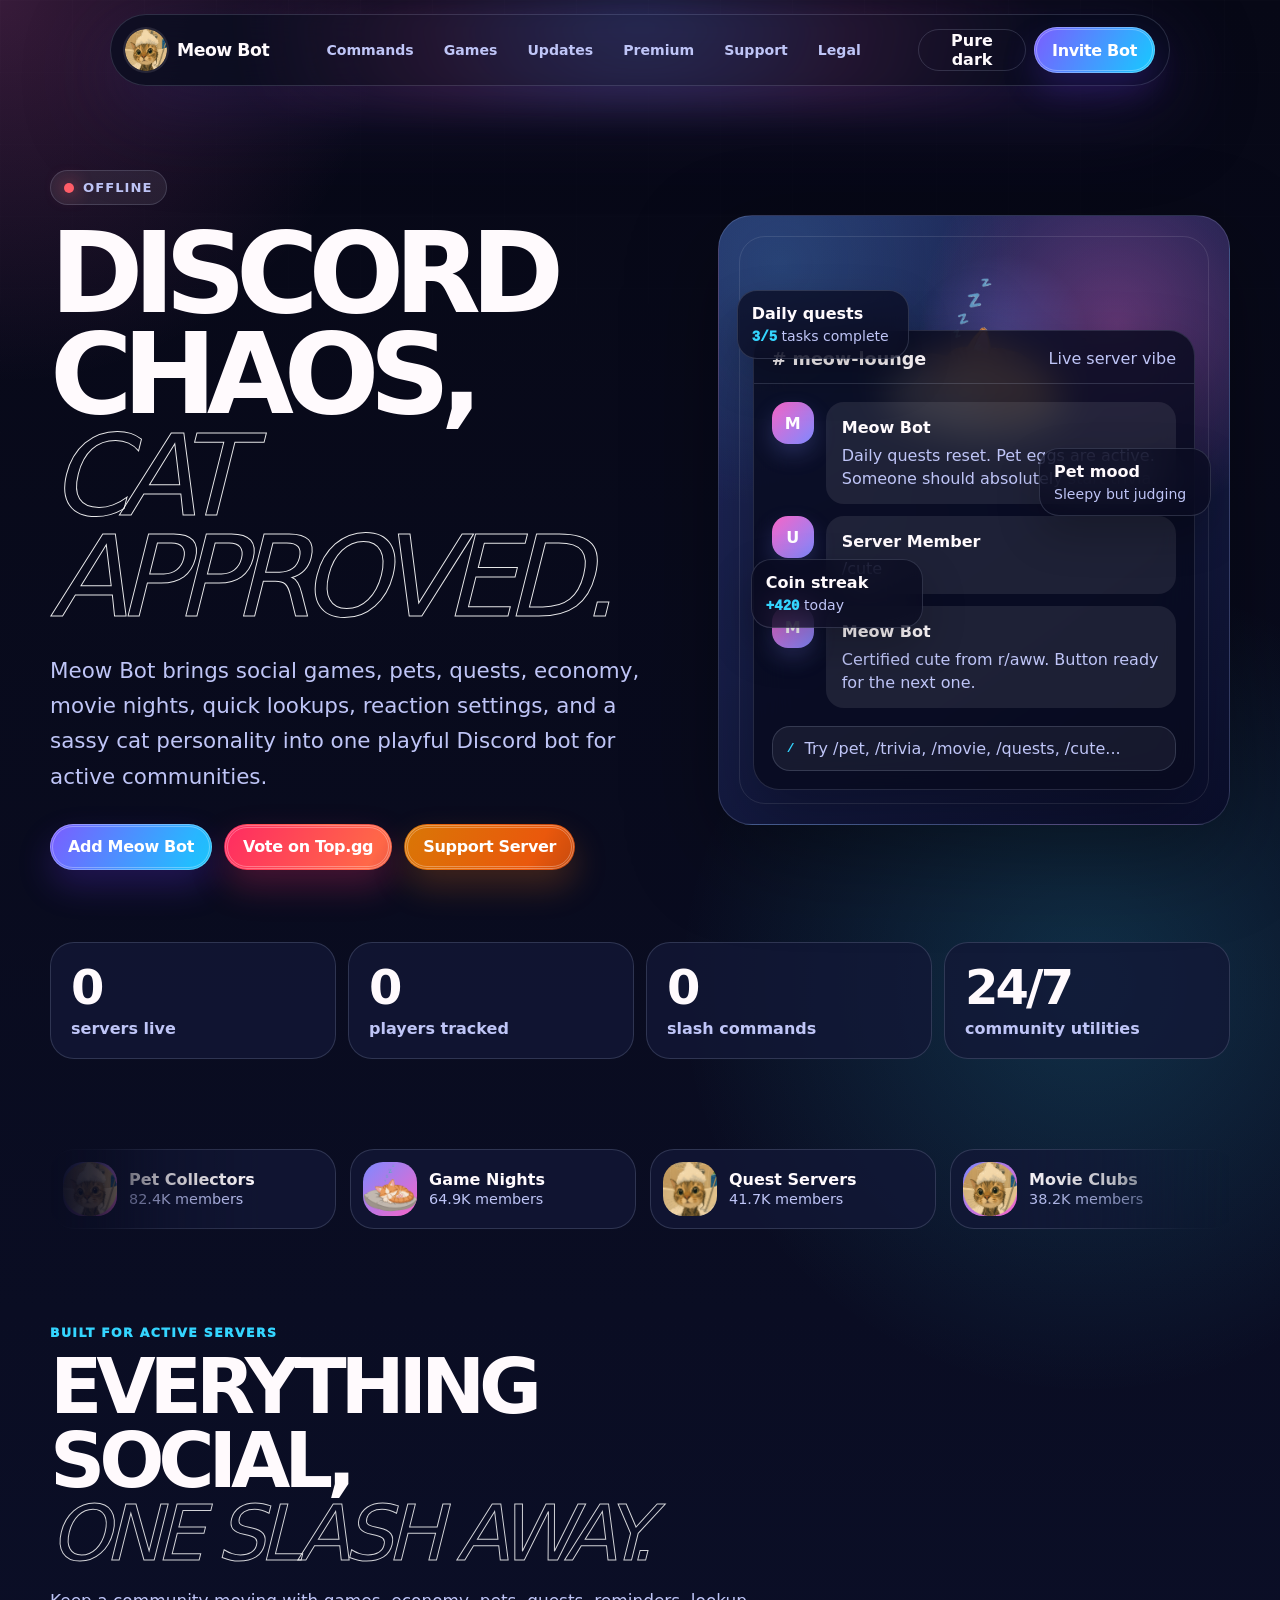
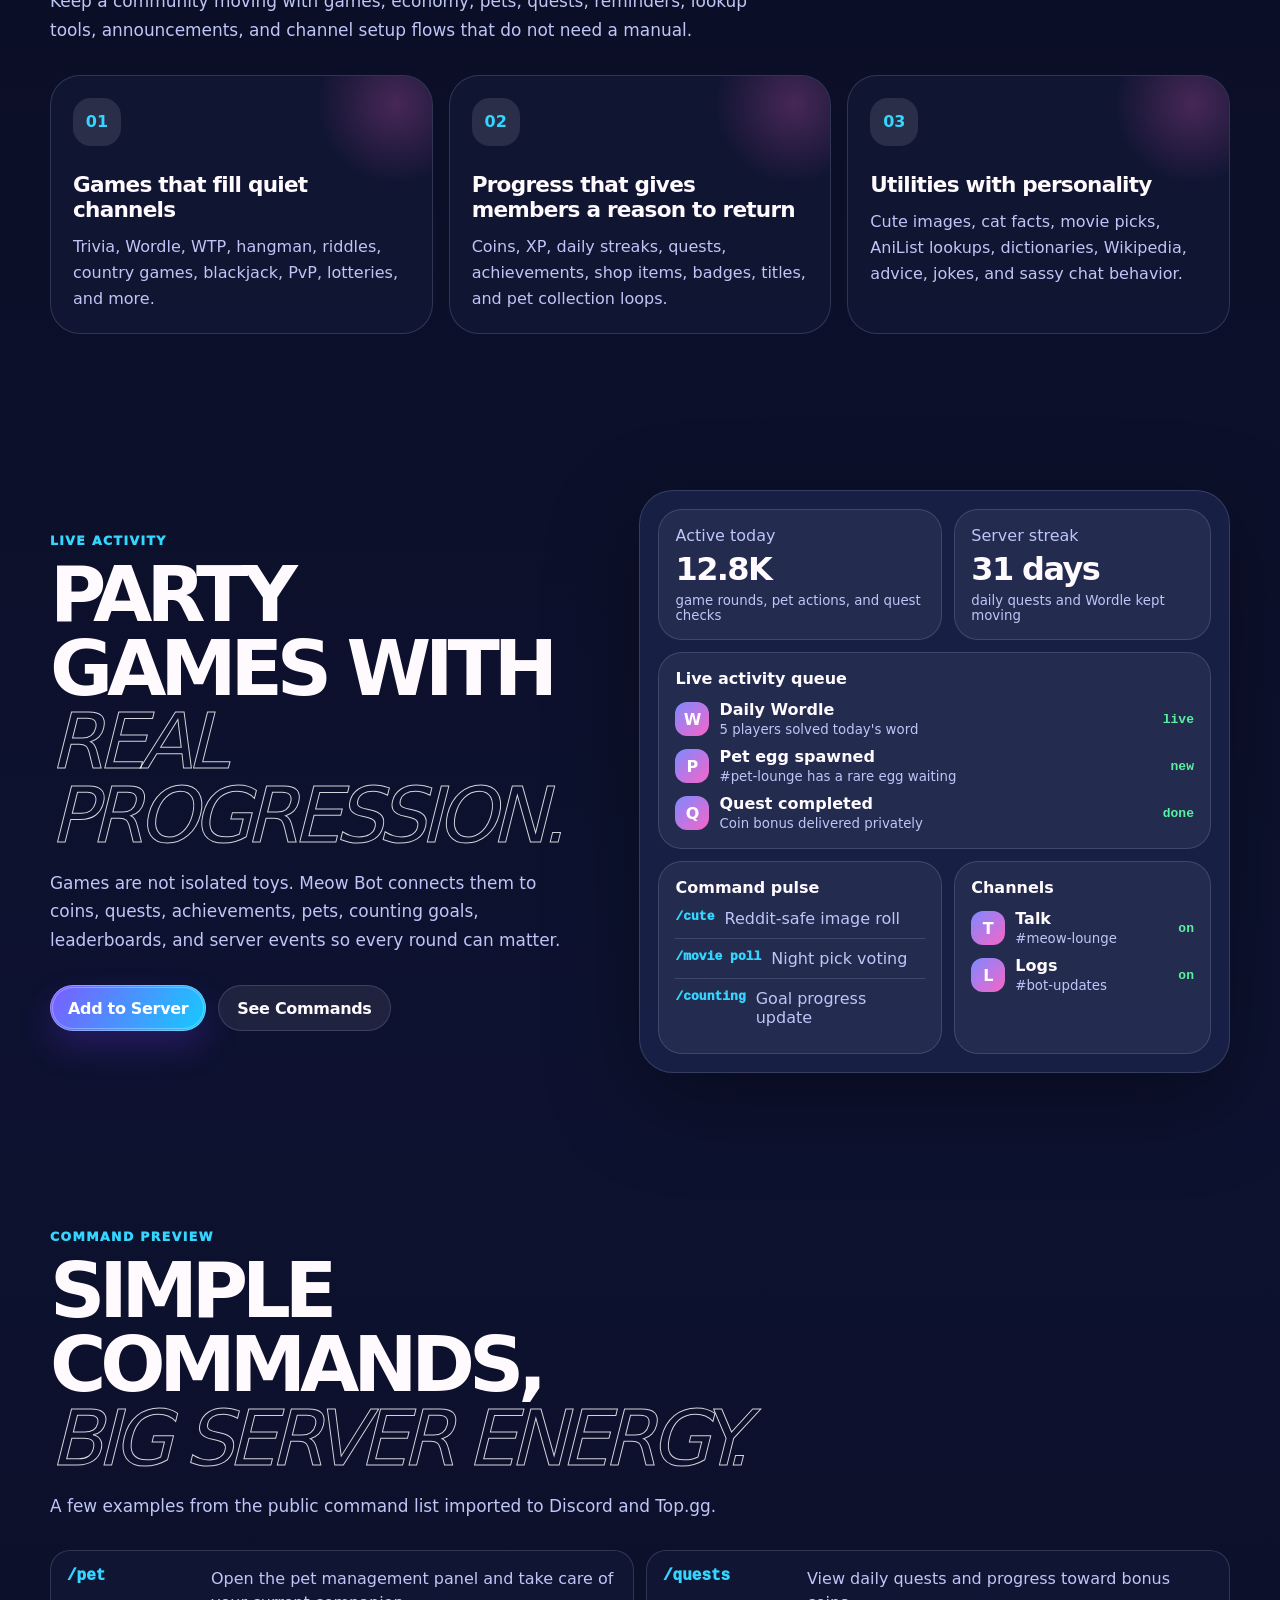
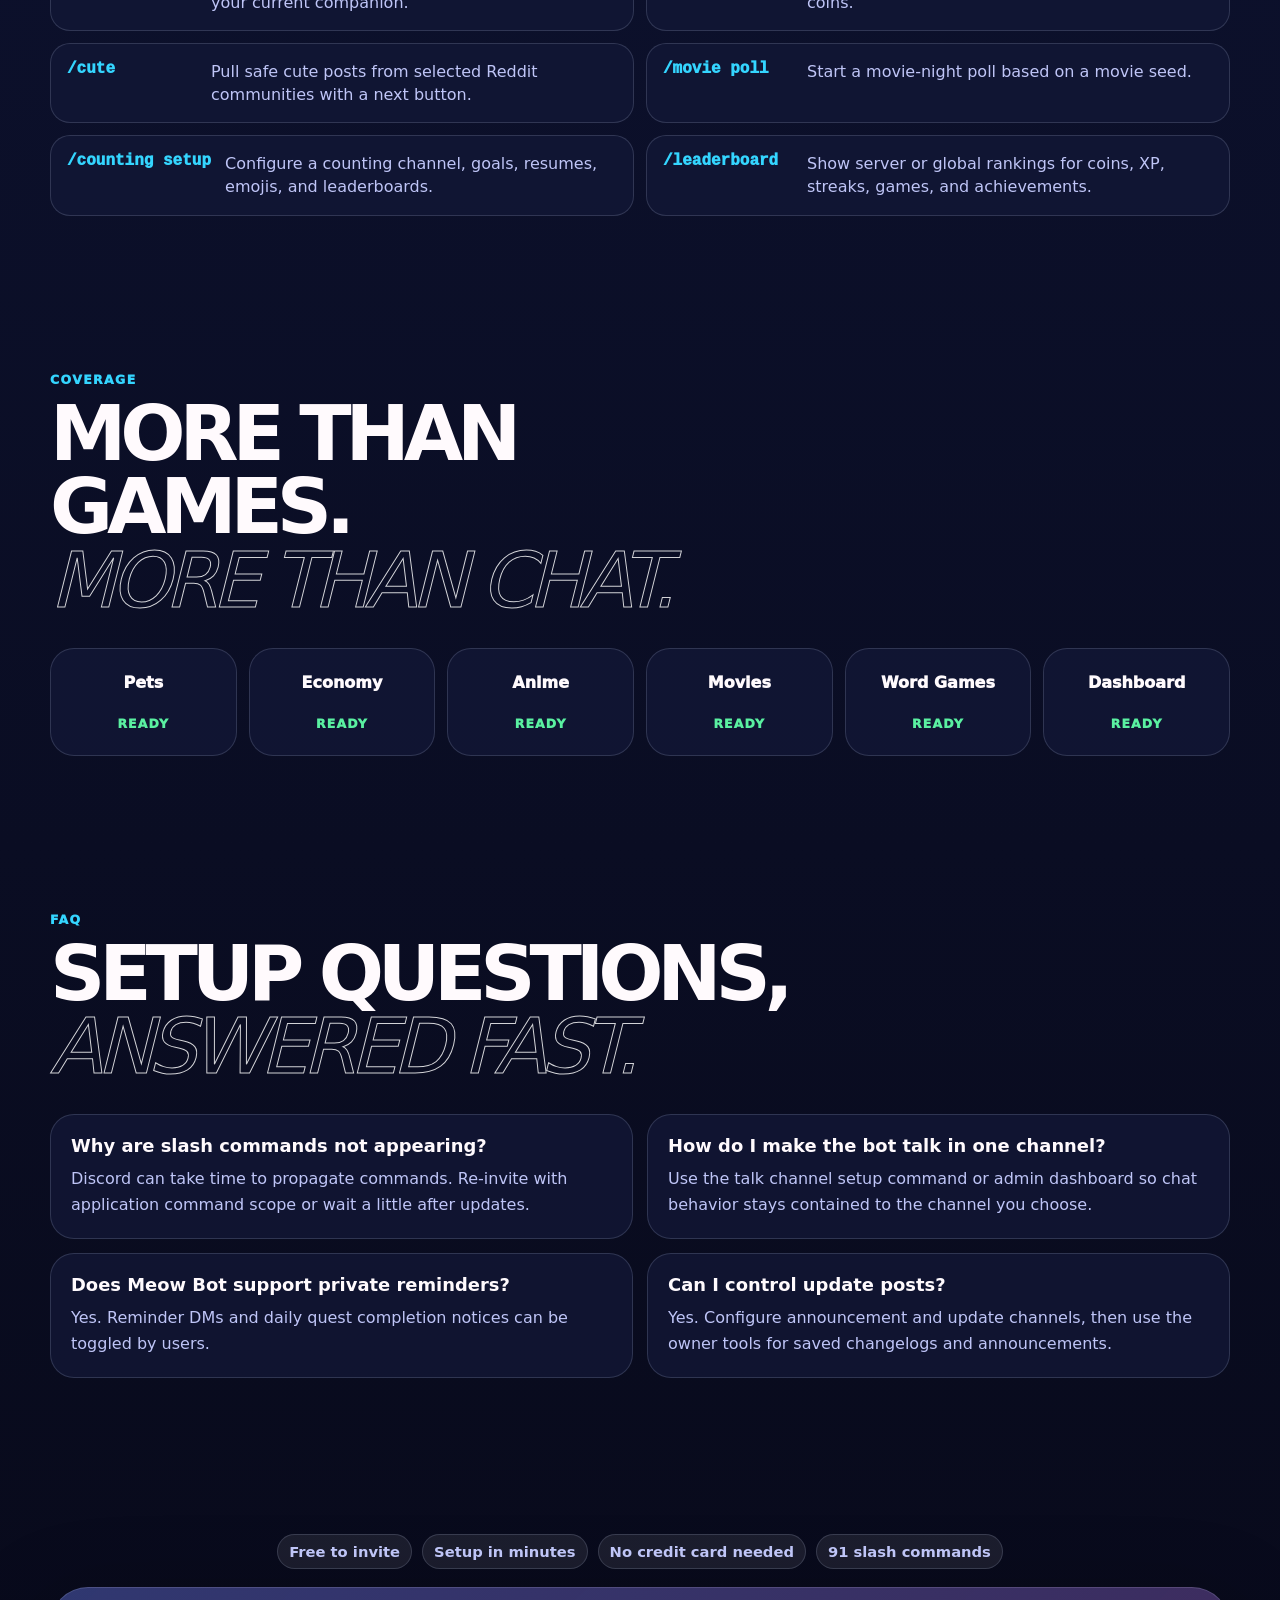
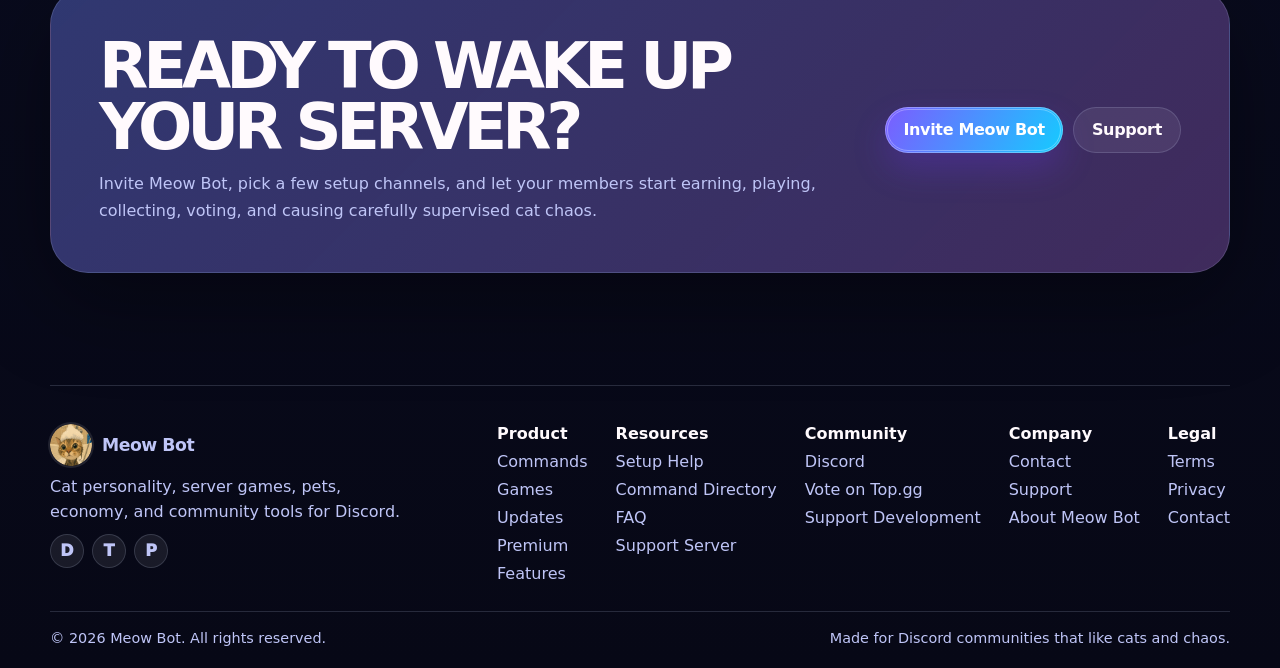
==== commit edd1b04a: "Add files via upload" ====
--- a/index.html
+++ b/index.html
@@ -119,7 +119,7 @@
     img { max-width: 100%; display: block; }
 
     .site-shell { width: min(100% - 32px, var(--max)); margin: 0 auto; }
-    .site-shell.nav { width: min(100% - 32px, 980px); }
+    .site-shell.nav { width: min(100% - 32px, 1060px); }
 
     .nav {
       position: sticky;
@@ -509,11 +509,12 @@
       <span>Meow Bot</span>
     </a>
     <div class="nav-links" id="navLinks">
-      <a href="commands.html">Commands</a>
-      <a href="games.html">Games</a>
-      <a href="premium.html">Premium</a>
-      <a href="support.html">Support</a>
-      <a href="legal.html">Legal</a>
+      <a href="/commands">Commands</a>
+      <a href="/games">Games</a>
+      <a href="/updates">Updates</a>
+      <a href="/premium">Premium</a>
+      <a href="/support">Support</a>
+      <a href="/legal">Legal</a>
     </div>
     <div class="nav-actions">
       <button class="menu-toggle" id="menuToggle" type="button" aria-label="Toggle menu" aria-expanded="false">=</button>
@@ -607,7 +608,7 @@
         <p class="section-copy">Games are not isolated toys. Meow Bot connects them to coins, quests, achievements, pets, counting goals, leaderboards, and server events so every round can matter.</p>
         <div class="hero-actions">
           <a class="button-primary" data-app-link="invite" href="https://discord.com/oauth2/authorize?client_id=1488940777190199386" target="_blank" rel="noopener noreferrer">Add to Server</a>
-          <a class="button-secondary" href="commands.html">See Commands</a>
+          <a class="button-secondary" href="/commands">See Commands</a>
         </div>
       </div>
       <div class="mock-panel">
@@ -681,11 +682,11 @@
 
     <footer class="footer">
       <div class="footer-col"><a class="brand" href="/"><img src="favicon.png?v=5" alt="Meow Bot logo" decoding="async"><span>Meow Bot</span></a><p>Cat personality, server games, pets, economy, and community tools for Discord.</p><div class="social-row"><a class="social-link" data-app-link="discord" href="https://discord.gg/8aeWmjAd" target="_blank" rel="noopener noreferrer">D</a><a class="social-link" data-app-link="vote" href="https://top.gg/bot/1488940777190199386" target="_blank" rel="noopener noreferrer">T</a><a class="social-link" data-app-link="support" href="https://www.patreon.com/cw/FluffyThePenguin/membership" target="_blank" rel="noopener noreferrer">P</a></div></div>
-      <div class="footer-col"><strong>Product</strong><a href="commands.html">Commands</a><a href="games.html">Games</a><a href="premium.html">Premium</a><a href="#features">Features</a></div>
-      <div class="footer-col"><strong>Resources</strong><a href="support.html">Setup Help</a><a href="commands.html">Command Directory</a><a href="#faq">FAQ</a><a data-app-link="discord" href="https://discord.gg/8aeWmjAd" target="_blank" rel="noopener noreferrer">Support Server</a></div>
-      <div class="footer-col"><strong>Community</strong><a data-app-link="discord" href="https://discord.gg/8aeWmjAd" target="_blank" rel="noopener noreferrer">Discord</a><a data-app-link="vote" href="https://top.gg/bot/1488940777190199386" target="_blank" rel="noopener noreferrer">Vote on Top.gg</a><a href="premium.html">Support Development</a></div>
-      <div class="footer-col"><strong>Company</strong><a href="support.html">Contact</a><a href="premium.html">Support</a><a href="#home">About Meow Bot</a></div>
-      <div class="footer-col"><strong>Legal</strong><a href="terms.html">Terms</a><a href="privacy.html">Privacy</a><a href="support.html">Contact</a></div>
+      <div class="footer-col"><strong>Product</strong><a href="/commands">Commands</a><a href="/games">Games</a><a href="/updates">Updates</a><a href="/premium">Premium</a><a href="/#features">Features</a></div>
+      <div class="footer-col"><strong>Resources</strong><a href="/support">Setup Help</a><a href="/commands">Command Directory</a><a href="/#faq">FAQ</a><a data-app-link="discord" href="https://discord.gg/8aeWmjAd" target="_blank" rel="noopener noreferrer">Support Server</a></div>
+      <div class="footer-col"><strong>Community</strong><a data-app-link="discord" href="https://discord.gg/8aeWmjAd" target="_blank" rel="noopener noreferrer">Discord</a><a data-app-link="vote" href="https://top.gg/bot/1488940777190199386" target="_blank" rel="noopener noreferrer">Vote on Top.gg</a><a href="/premium">Support Development</a></div>
+      <div class="footer-col"><strong>Company</strong><a href="/support">Contact</a><a href="/premium">Support</a><a href="/#home">About Meow Bot</a></div>
+      <div class="footer-col"><strong>Legal</strong><a href="/terms">Terms</a><a href="/privacy">Privacy</a><a href="/support">Contact</a></div>
       <div class="footer-bottom"><span>© 2026 Meow Bot. All rights reserved.</span><span>Made for Discord communities that like cats and chaos.</span></div>
     </footer>
 
@@ -892,7 +893,7 @@
       }
 
       async function hydrateStats() {
-        var stats = await fetchFirstJson("/api/stats");
+        var stats = await fetchFirstJson("/api/stats?t=" + Date.now());
         if (!stats) return;
         document.querySelectorAll("[data-live-stat]").forEach(function (element) {
           var key = element.getAttribute("data-live-stat");
@@ -913,12 +914,12 @@
       }
 
       async function hydrateLinks() {
-        var data = await fetchFirstJson("/api/links");
-        if (data && data.links) applyLinks(data.links);
+        var data = await fetchFirstJson("/api/links?t=" + Date.now());
+        if (data) applyLinks(data.appLinks || data.links);
       }
 
       async function hydrateStatus() {
-        var health = await fetchFirstJson("/api/health");
+        var health = await fetchFirstJson("/api/health?t=" + Date.now());
         var state = getBotStatusState(health);
         updateBotStatus(state.className, state.label);
       }
@@ -927,7 +928,9 @@
       hydrateStats();
       hydrateTopServers();
       hydrateStatus();
+      window.setInterval(hydrateStats, 60000);
       window.setInterval(hydrateStatus, 60000);
+      window.setInterval(hydrateTopServers, 300000);
     }());
   </script>
 </body>
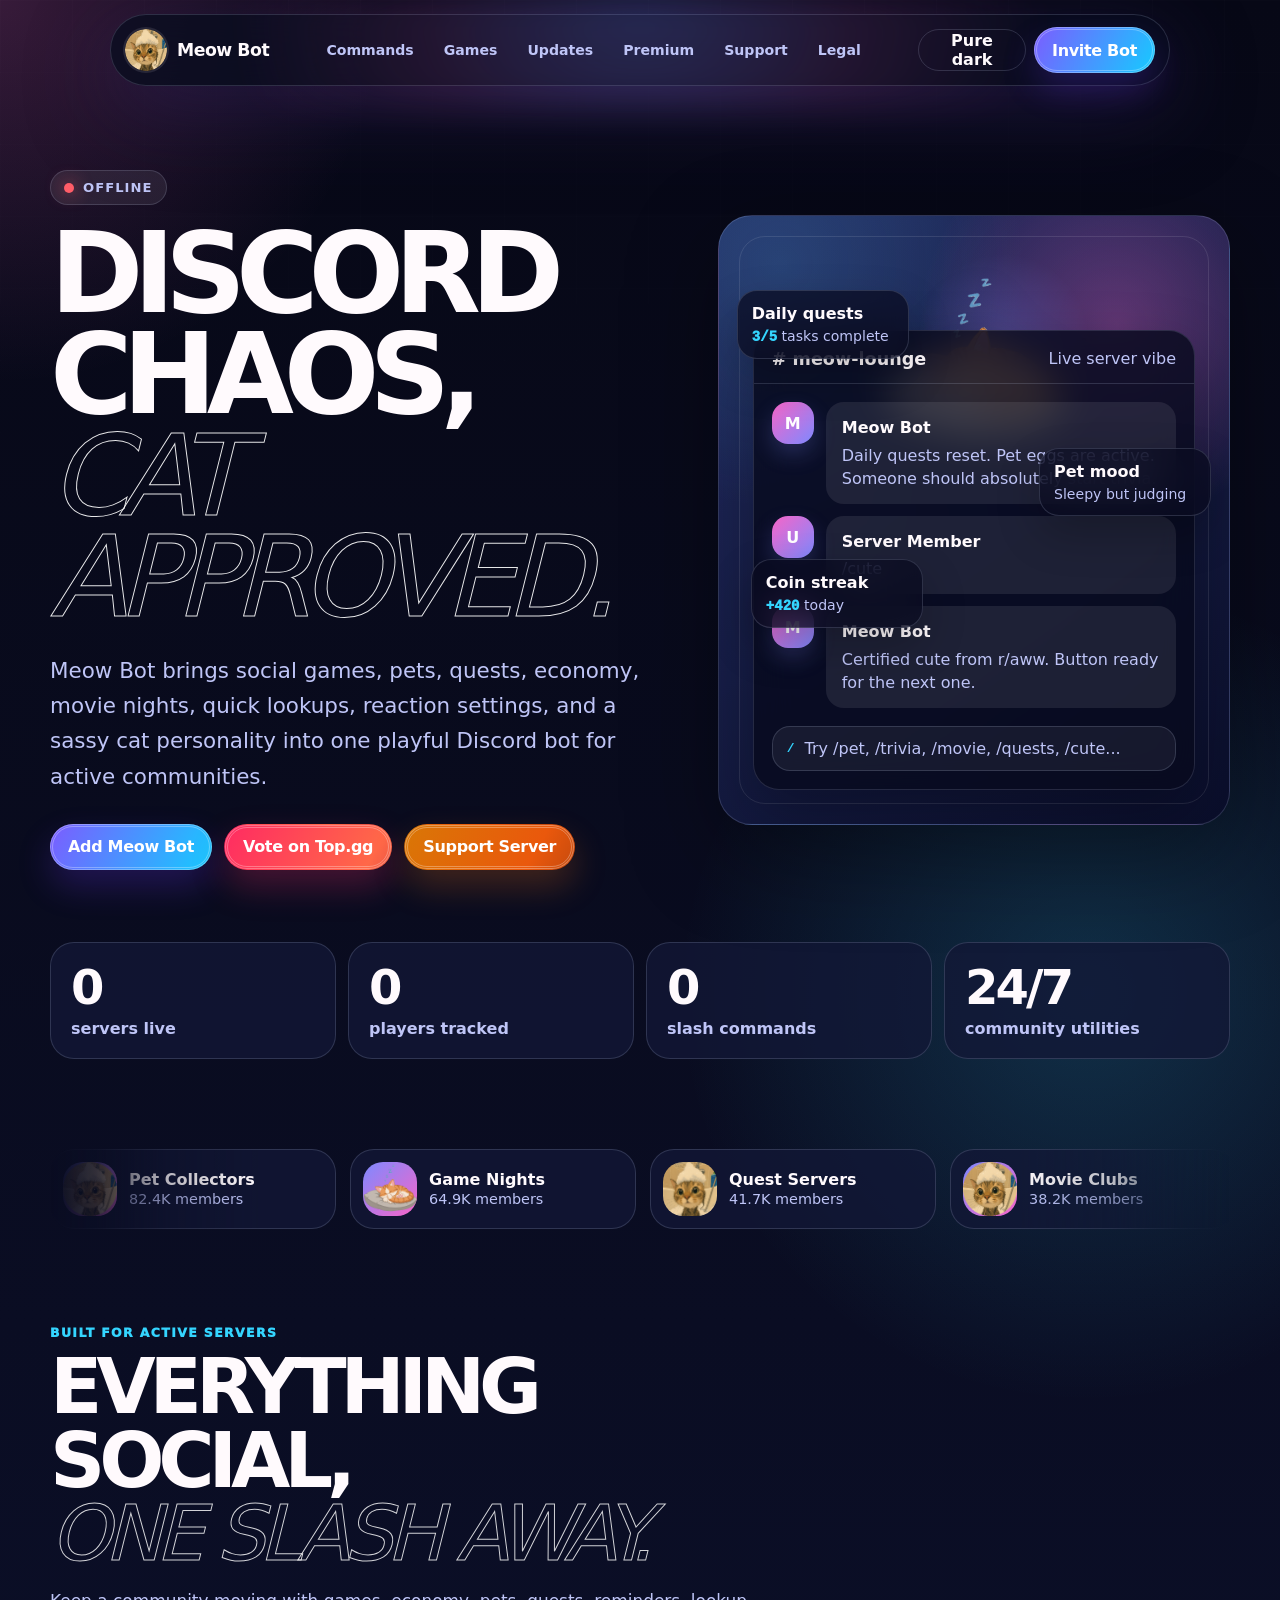
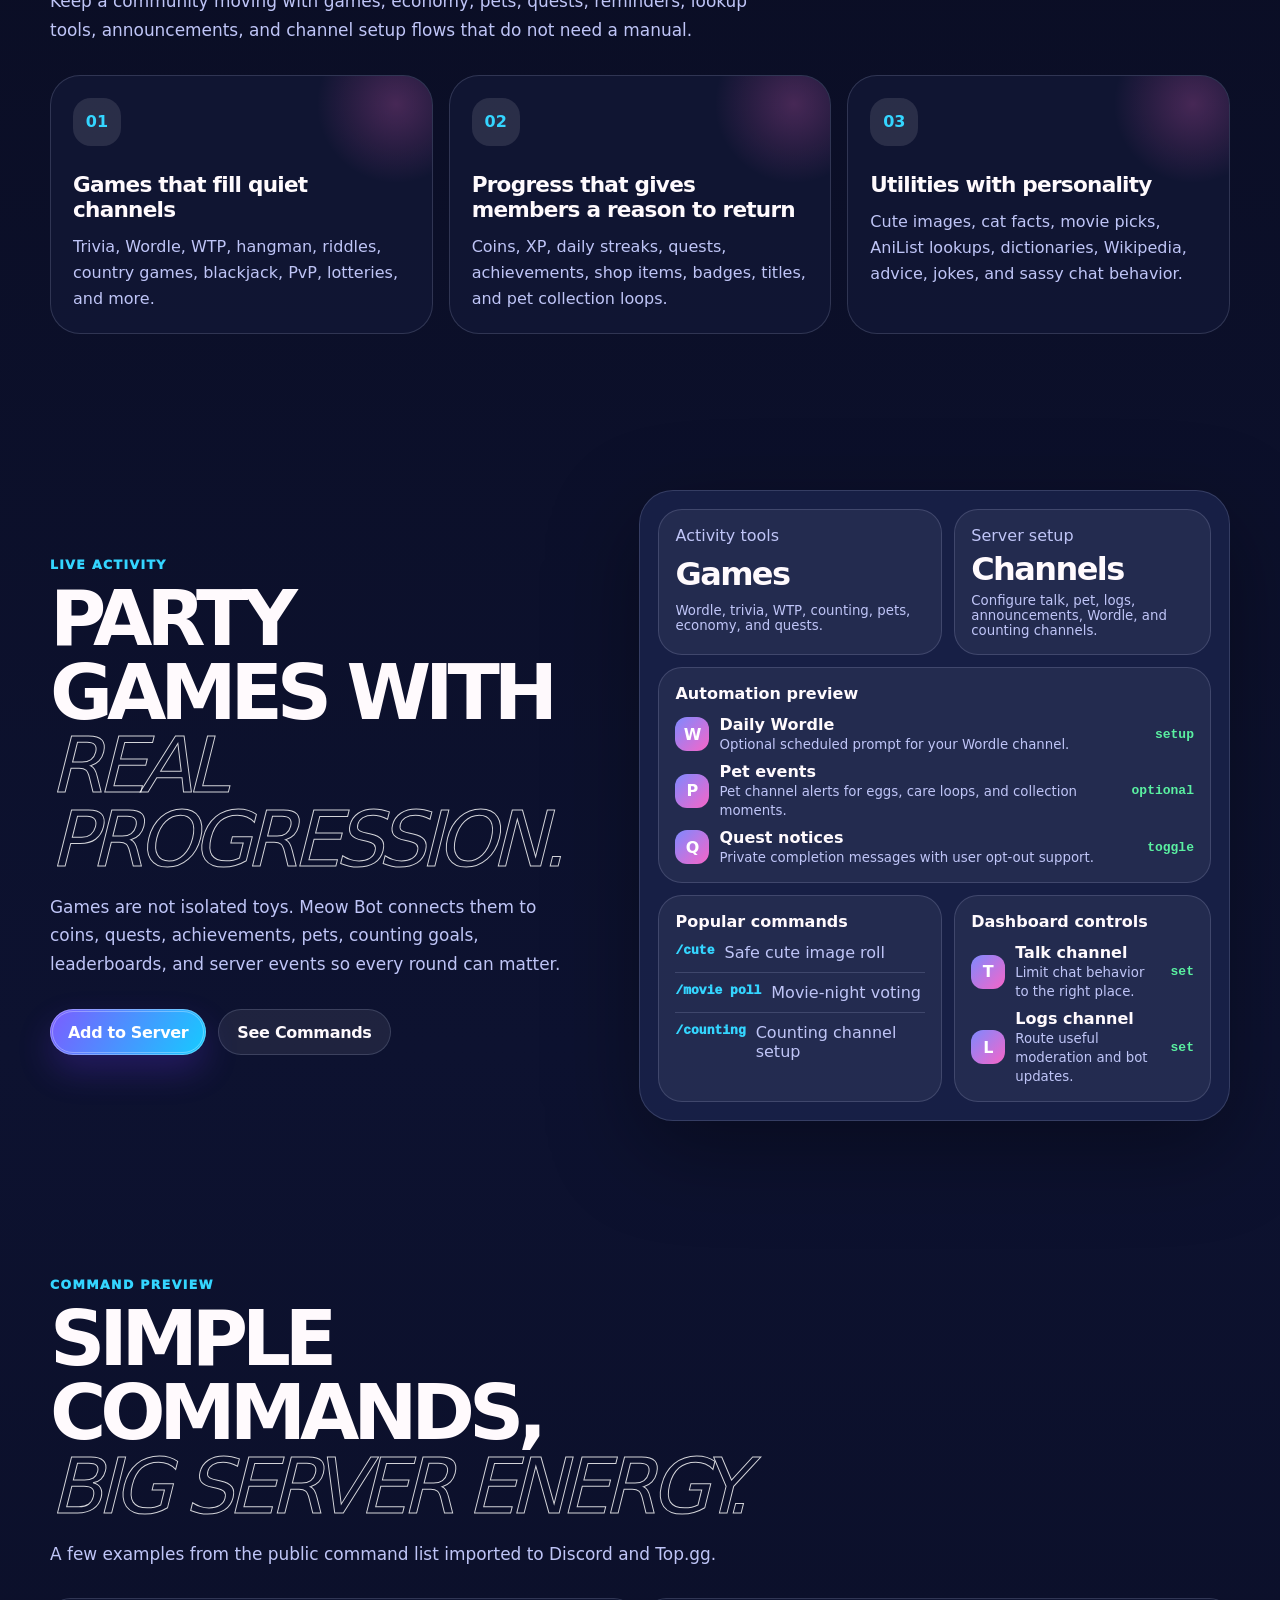
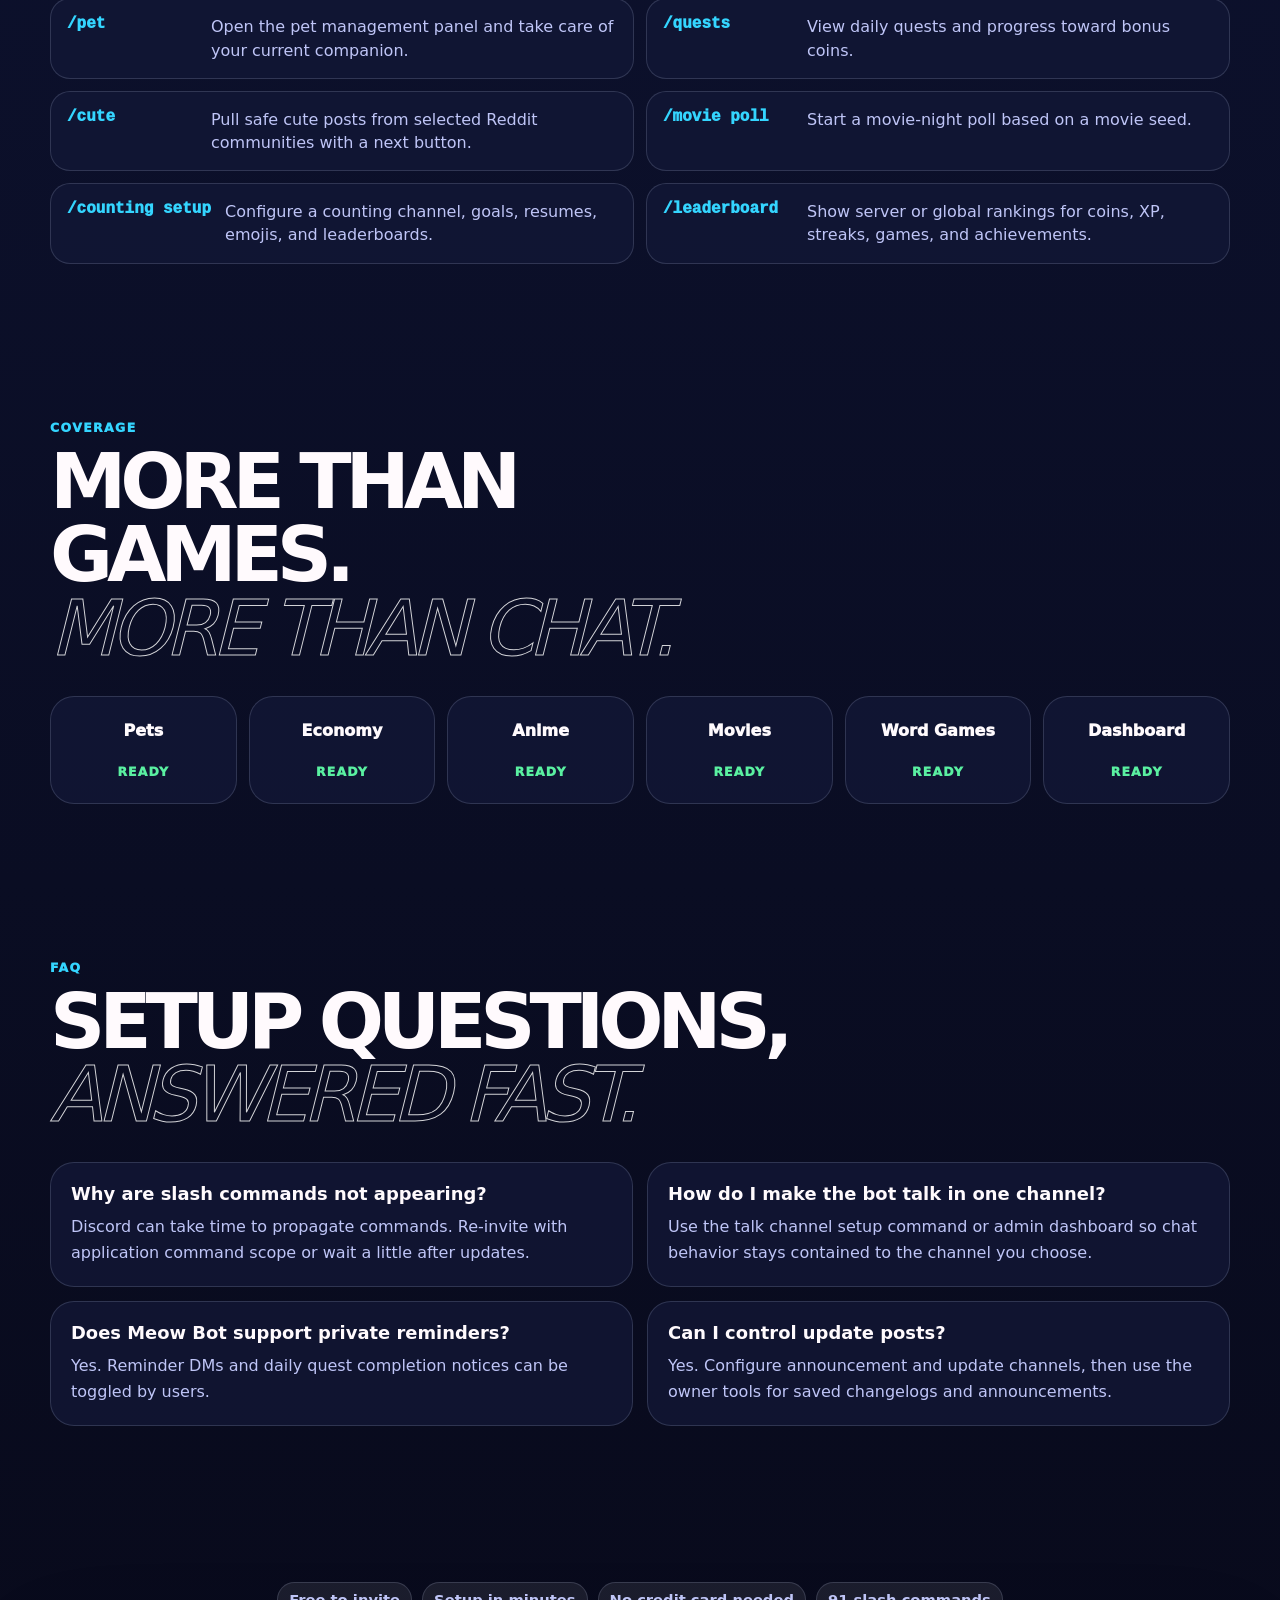
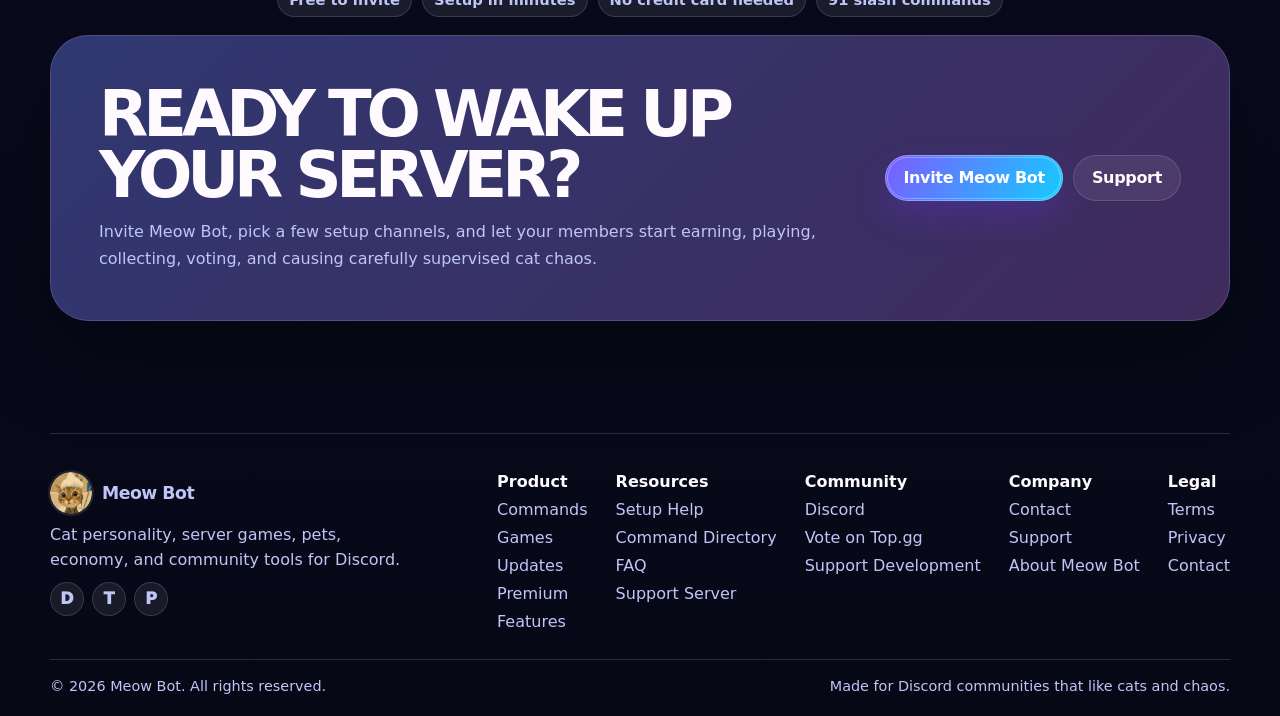
==== commit 0229b005: "Add files via upload" ====
--- a/index.html
+++ b/index.html
@@ -461,18 +461,25 @@
 
     @media (max-width: 760px) {
       .site-shell { width: min(100% - 20px, var(--max)); }
-      .nav { top: 8px; border-radius: 26px; flex-wrap: wrap; }
+      .nav { top: 8px; gap: 10px; padding: 8px 10px; border-radius: 22px; flex-wrap: wrap; }
+      .brand { gap: 8px; }
+      .brand img { width: 36px; height: 36px; }
       .brand span { font-size: 1rem; }
       .nav-links { display: none; width: 100%; flex-direction: column; align-items: stretch; order: 4; }
       .nav.is-open .nav-links { display: flex; }
       .nav-links a { text-align: center; }
+      .nav-actions { margin-left: auto; gap: 6px; }
       .menu-toggle { display: inline-flex; align-items: center; justify-content: center; }
-      .theme-toggle { padding: 0 12px; }
-      .nav-actions .button-primary { min-height: 42px; padding: 0 13px; }
+      .theme-toggle, .menu-toggle { min-height: 38px; }
+      .theme-toggle { width: 88px; flex: 0 0 88px; padding: 0 8px; font-size: 0.82rem; }
+      .menu-toggle { width: 38px; }
+      .nav-actions .button-primary { display: none; }
+      .button-primary, .button-secondary { min-height: 42px; padding: 0 15px; white-space: normal; text-align: center; line-height: 1.15; }
       .hero { padding: 42px 0 40px; gap: 24px; }
       .hero h1 { font-size: clamp(3rem, 17vw, 5rem); }
       .hero-copy { margin-top: 18px; }
-      .hero-actions { margin-top: 22px; }
+      .hero-actions { align-items: center; margin-top: 22px; }
+      .hero-actions .button-primary, .hero-actions .button-secondary, .cta-actions .button-primary, .cta-actions .button-secondary { flex: 0 0 auto; width: auto !important; max-width: calc(100vw - 32px); }
       .bot-card { min-height: 520px; border-radius: 28px; }
       .hero-float { display: none; }
       .preview-mascot { top: 38px; width: min(58%, 210px); }
@@ -480,7 +487,10 @@
       .section { padding: 42px 0; }
       .section-head { margin-bottom: 20px; }
       .stats-strip { margin-bottom: 34px; }
-      .stats-strip, .feature-grid, .command-grid, .faq-grid { grid-template-columns: 1fr; }
+      .feature-grid, .command-grid, .faq-grid { grid-template-columns: 1fr; }
+      .stats-strip { grid-template-columns: repeat(2, minmax(0, 1fr)); gap: 10px; }
+      .stat-card { padding: 16px; border-radius: 20px; }
+      .stat-card span { font-size: 0.88rem; }
       .platform-grid { grid-template-columns: repeat(2, minmax(0, 1fr)); }
       .command-card { grid-template-columns: 1fr; }
       .cta-panel { gap: 16px; padding: 24px; }
@@ -492,10 +502,20 @@
       .footer-col p { max-width: none; font-size: 0.95rem; }
     }
 
+    @media (max-width: 560px) {
+      .hero-actions, .cta-actions { gap: 9px; }
+      .hero-actions .button-primary, .hero-actions .button-secondary, .cta-actions .button-primary, .cta-actions .button-secondary { flex: 0 0 auto; width: auto !important; max-width: calc(100vw - 32px); }
+    }
+
     @media (max-width: 430px) {
-      .nav-actions { width: 100%; justify-content: space-between; }
-      .nav-actions .button-primary { flex: 1; }
-      .hero-actions .button-primary, .hero-actions .button-secondary { width: 100%; }
+      .site-shell { width: min(100% - 16px, var(--max)); }
+      .nav { border-radius: 20px; }
+      .brand img { width: 34px; height: 34px; }
+      .theme-toggle { width: 82px; flex-basis: 82px; }
+      .button-primary, .button-secondary { min-height: 40px; padding: 0 13px; font-size: 0.9rem; }
+      .hero-actions .button-primary, .hero-actions .button-secondary, .cta-actions .button-primary, .cta-actions .button-secondary { width: fit-content !important; max-width: calc(100vw - 32px); }
+      .stats-strip { grid-template-columns: repeat(2, minmax(0, 1fr)); gap: 8px; }
+      .stat-card { padding: 14px; border-radius: 18px; }
       .platform-grid { grid-template-columns: 1fr; }
       .footer { grid-template-columns: repeat(2, minmax(0, 1fr)); }
       .footer-bottom { display: grid; }
@@ -613,11 +633,11 @@
       </div>
       <div class="mock-panel">
         <div class="dashboard-mock">
-          <article class="dashboard-card dashboard-stat"><span>Active today</span><strong>12.8K</strong><small>game rounds, pet actions, and quest checks</small></article>
-          <article class="dashboard-card dashboard-stat"><span>Server streak</span><strong>31 days</strong><small>daily quests and Wordle kept moving</small></article>
-          <article class="dashboard-card is-wide"><h3>Live activity queue</h3><div class="dashboard-list"><div class="dashboard-item"><b>W</b><div><strong>Daily Wordle</strong><small>5 players solved today's word</small></div><code>live</code></div><div class="dashboard-item"><b>P</b><div><strong>Pet egg spawned</strong><small>#pet-lounge has a rare egg waiting</small></div><code>new</code></div><div class="dashboard-item"><b>Q</b><div><strong>Quest completed</strong><small>Coin bonus delivered privately</small></div><code>done</code></div></div></article>
-          <article class="dashboard-card"><h3>Command pulse</h3><div class="dashboard-command"><code>/cute</code><span>Reddit-safe image roll</span></div><div class="dashboard-command"><code>/movie poll</code><span>Night pick voting</span></div><div class="dashboard-command"><code>/counting</code><span>Goal progress update</span></div></article>
-          <article class="dashboard-card"><h3>Channels</h3><div class="dashboard-list"><div class="dashboard-item"><b>T</b><div><strong>Talk</strong><small>#meow-lounge</small></div><code>on</code></div><div class="dashboard-item"><b>L</b><div><strong>Logs</strong><small>#bot-updates</small></div><code>on</code></div></div></article>
+          <article class="dashboard-card dashboard-stat"><span>Activity tools</span><strong>Games</strong><small>Wordle, trivia, WTP, counting, pets, economy, and quests.</small></article>
+          <article class="dashboard-card dashboard-stat"><span>Server setup</span><strong>Channels</strong><small>Configure talk, pet, logs, announcements, Wordle, and counting channels.</small></article>
+          <article class="dashboard-card is-wide"><h3>Automation preview</h3><div class="dashboard-list"><div class="dashboard-item"><b>W</b><div><strong>Daily Wordle</strong><small>Optional scheduled prompt for your Wordle channel.</small></div><code>setup</code></div><div class="dashboard-item"><b>P</b><div><strong>Pet events</strong><small>Pet channel alerts for eggs, care loops, and collection moments.</small></div><code>optional</code></div><div class="dashboard-item"><b>Q</b><div><strong>Quest notices</strong><small>Private completion messages with user opt-out support.</small></div><code>toggle</code></div></div></article>
+          <article class="dashboard-card"><h3>Popular commands</h3><div class="dashboard-command"><code>/cute</code><span>Safe cute image roll</span></div><div class="dashboard-command"><code>/movie poll</code><span>Movie-night voting</span></div><div class="dashboard-command"><code>/counting</code><span>Counting channel setup</span></div></article>
+          <article class="dashboard-card"><h3>Dashboard controls</h3><div class="dashboard-list"><div class="dashboard-item"><b>T</b><div><strong>Talk channel</strong><small>Limit chat behavior to the right place.</small></div><code>set</code></div><div class="dashboard-item"><b>L</b><div><strong>Logs channel</strong><small>Route useful moderation and bot updates.</small></div><code>set</code></div></div></article>
         </div>
       </div>
     </section>
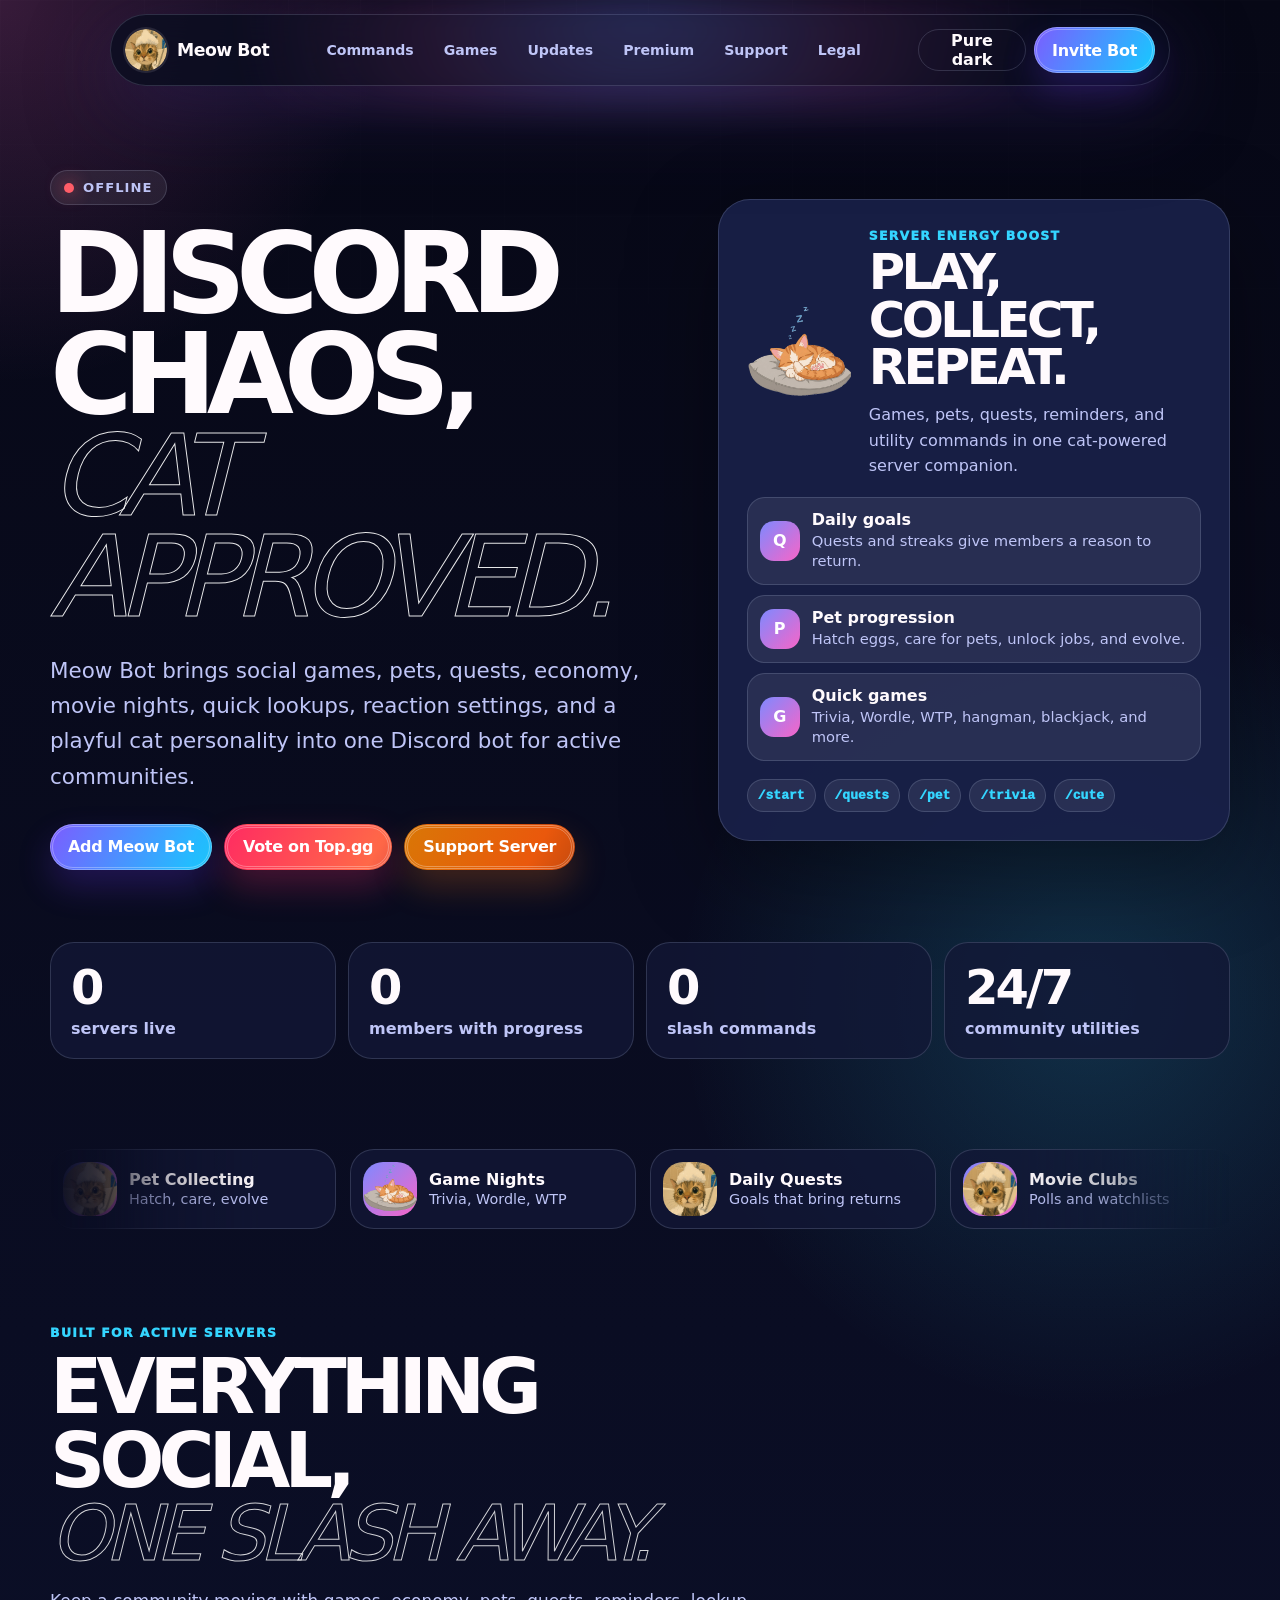
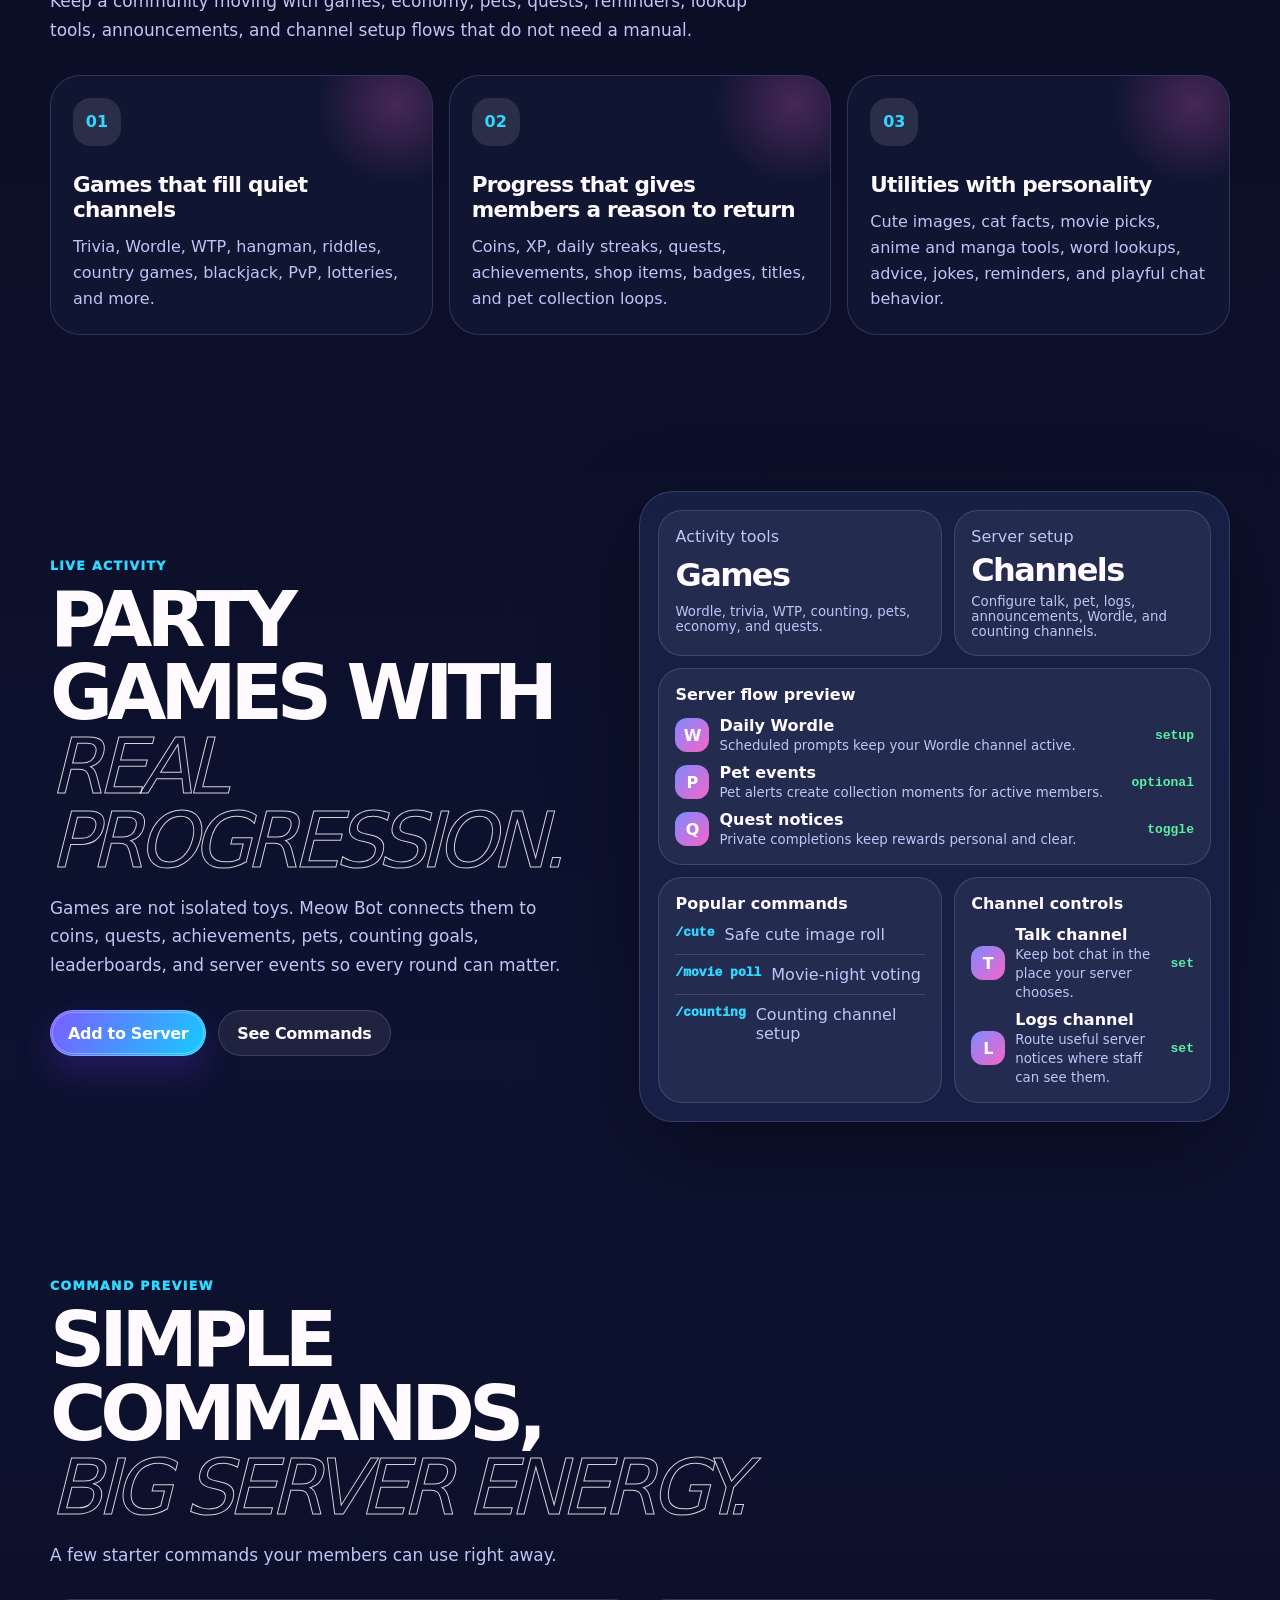
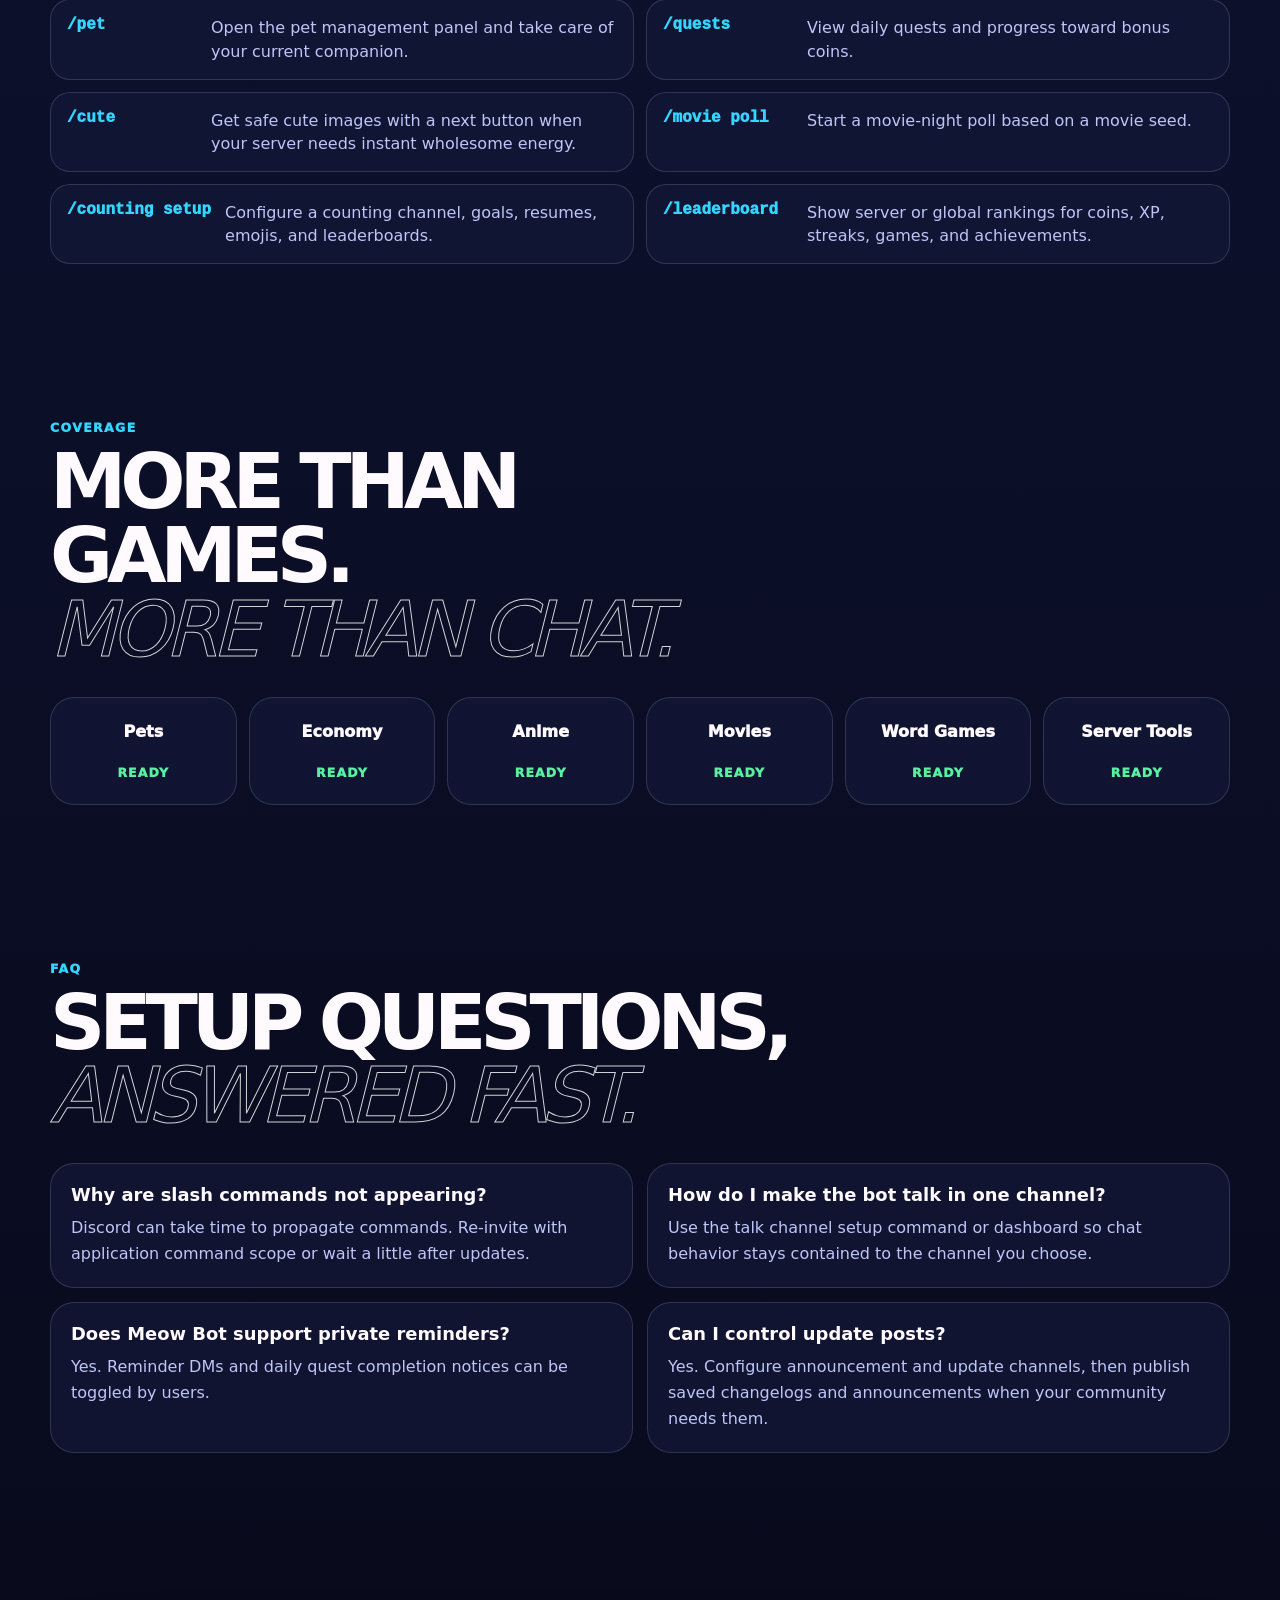
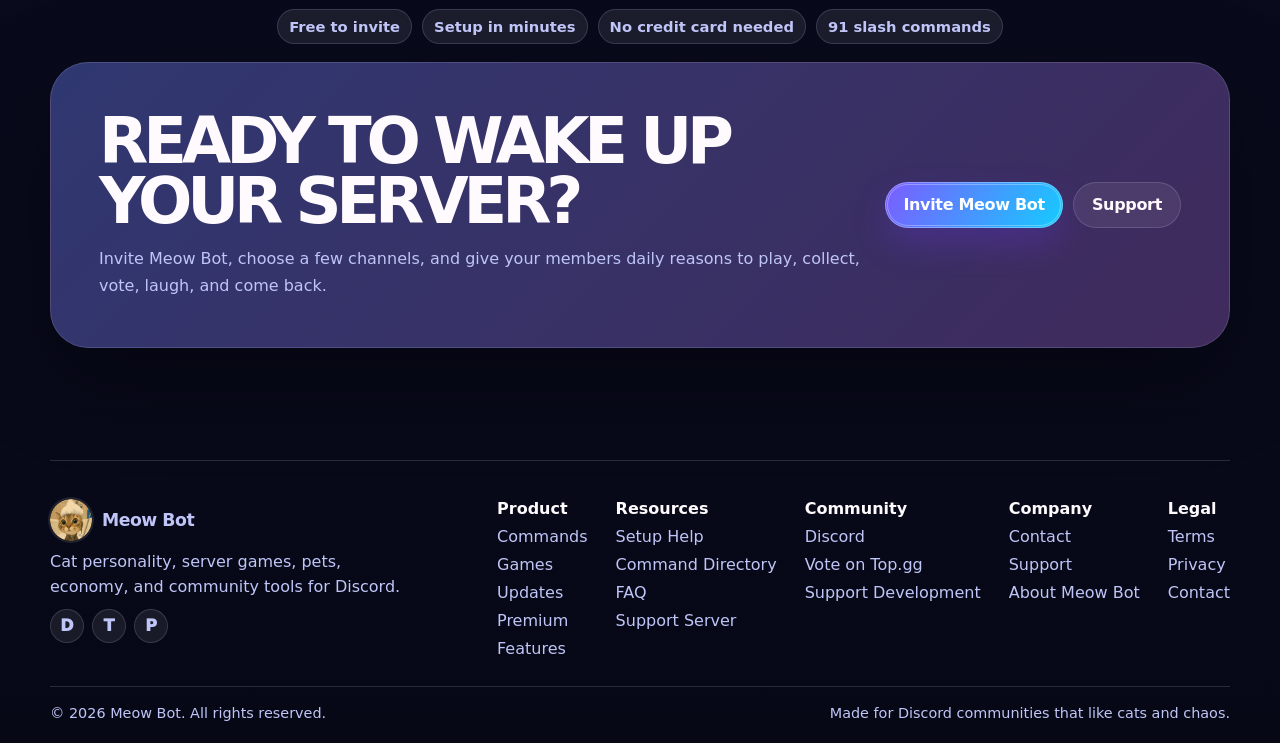
==== commit 36425d69: "Add files via upload" ====
--- a/index.html
+++ b/index.html
@@ -74,9 +74,11 @@
     }
 
     * { box-sizing: border-box; }
-    html { scroll-behavior: smooth; }
+    html { scroll-behavior: smooth; overflow-x: hidden; }
     body {
       margin: 0;
+      width: 100%;
+      max-width: 100%;
       font-family: Inter, ui-sans-serif, system-ui, -apple-system, BlinkMacSystemFont, "Segoe UI", sans-serif;
       color: var(--text);
       background:
@@ -84,6 +86,11 @@
         radial-gradient(circle at 85% 18%, rgba(52, 213, 255, 0.18), transparent 32vw),
         linear-gradient(180deg, var(--bg), var(--bg-2) 48%, var(--bg));
       overflow-x: hidden;
+    }
+
+    @supports (overflow: clip) {
+      html,
+      body { overflow-x: clip; }
     }
 
     html[data-theme="light"] body {
@@ -118,8 +125,8 @@
     button, input { font: inherit; }
     img { max-width: 100%; display: block; }
 
-    .site-shell { width: min(100% - 32px, var(--max)); margin: 0 auto; }
-    .site-shell.nav { width: min(100% - 32px, 1060px); }
+    .site-shell { width: min(100% - 32px, var(--max)); max-width: calc(100vw - 32px); margin: 0 auto; }
+    .site-shell.nav { width: min(100% - 32px, 1060px); max-width: calc(100vw - 32px); }
 
     .nav {
       position: sticky;
@@ -155,15 +162,15 @@
     html[data-theme="pure-dark"] .nav { background: rgba(0, 0, 0, 0.82); }
     html[data-theme="pure-dark"] .nav::before { background: radial-gradient(circle at 50% 0, rgba(255, 255, 255, 0.16), rgba(255, 255, 255, 0.06) 38%, transparent 72%); opacity: 0.75; }
 
-    .brand { display: inline-flex; align-items: center; gap: 10px; font-weight: 900; letter-spacing: -0.03em; }
+    .brand { flex: 0 0 auto; display: inline-flex; align-items: center; gap: 10px; font-weight: 900; letter-spacing: -0.03em; white-space: nowrap; }
     .brand img { width: 42px; height: 42px; border-radius: 999px; object-fit: cover; box-shadow: 0 0 0 2px rgba(255,255,255,0.1); }
     .brand span { font-size: 1.08rem; }
 
-    .nav-links { display: flex; align-items: center; gap: 4px; }
+    .nav-links { flex: 1 1 auto; min-width: 0; display: flex; align-items: center; justify-content: center; gap: 4px; }
     .nav-links a { padding: 10px 13px; border-radius: 999px; color: var(--muted); font-size: 0.88rem; font-weight: 800; }
     .nav-links a:hover { color: var(--text); background: var(--card); }
 
-    .nav-actions { display: flex; align-items: center; gap: 8px; }
+    .nav-actions { flex: 0 0 auto; display: flex; align-items: center; gap: 8px; }
     .theme-toggle, .menu-toggle {
       min-height: 42px;
       border: 1px solid var(--line);
@@ -295,64 +302,21 @@
     html[data-theme="light"] .hero h1 span { -webkit-text-stroke-color: rgba(18, 22, 46, 0.72); }
     .hero-copy { max-width: 680px; margin: 24px 0 0; color: var(--muted); font-size: clamp(1.05rem, 1.8vw, 1.34rem); line-height: 1.65; }
     .hero-actions { display: flex; flex-wrap: wrap; gap: 12px; margin-top: 30px; }
-    .bot-card {
-      position: relative;
-      min-height: 610px;
-      border: 1px solid var(--line);
-      border-radius: 34px;
-      background:
-        radial-gradient(circle at 78% 18%, rgba(247, 101, 200, 0.32), transparent 31%),
-        radial-gradient(circle at 12% 8%, rgba(85, 200, 255, 0.16), transparent 34%),
-        linear-gradient(145deg, rgba(35, 45, 100, 0.96), rgba(10, 14, 42, 0.98));
-      box-shadow: var(--shadow);
-      overflow: hidden;
-    }
-    html[data-theme="light"] .bot-card {
-      background:
-        radial-gradient(circle at 78% 18%, rgba(247, 101, 200, 0.22), transparent 31%),
-        radial-gradient(circle at 12% 8%, rgba(85, 200, 255, 0.2), transparent 34%),
-        linear-gradient(145deg, rgba(255, 255, 255, 0.94), rgba(230, 239, 255, 0.98));
-      box-shadow: 0 30px 90px rgba(74, 84, 130, 0.2);
-    }
-    html[data-theme="pure-dark"] .bot-card {
-      background: linear-gradient(145deg, #080808, #000000);
-      border-color: rgba(255,255,255,0.18);
-      box-shadow: 0 0 0 1px rgba(255,255,255,0.04);
-    }
-    .bot-card::before { content: ""; position: absolute; inset: 20px; border: 1px solid rgba(255,255,255,0.1); border-radius: 26px; pointer-events: none; }
-    html[data-theme="light"] .bot-card::before { border-color: rgba(23,31,58,0.12); }
-    html[data-theme="pure-dark"] .bot-card::before { border-color: rgba(255,255,255,0.08); }
-    .preview-mascot { position: absolute; top: 52px; left: 50%; width: min(48%, 250px); transform: translateX(-50%); display: grid; place-items: center; }
-    .preview-mascot::before { content: ""; position: absolute; width: 70%; aspect-ratio: 1; top: -8%; right: 3%; border-radius: 999px; background: radial-gradient(circle, rgba(126,137,255,0.26), transparent 70%); }
-    html[data-theme="light"] .preview-mascot::before { background: radial-gradient(circle, rgba(126,137,255,0.16), transparent 70%); }
-    html[data-theme="pure-dark"] .preview-mascot::before { background: radial-gradient(circle, rgba(255,255,255,0.09), transparent 70%); }
-    .preview-mascot img { position: relative; width: 100%; max-height: 190px; object-fit: contain; filter: drop-shadow(0 22px 30px rgba(0,0,0,0.28)); }
-    .discord-window { position: absolute; left: 34px; right: 34px; bottom: 34px; border: 1px solid rgba(213,221,255,0.14); border-radius: 26px; background: rgba(8, 10, 30, 0.82); overflow: hidden; backdrop-filter: blur(18px); box-shadow: 0 24px 60px rgba(0,0,0,0.26); }
-    html[data-theme="light"] .discord-window { border-color: rgba(23,31,58,0.14); background: rgba(255,255,255,0.88); box-shadow: 0 24px 60px rgba(74,84,130,0.16); }
-    html[data-theme="pure-dark"] .discord-window { border-color: rgba(255,255,255,0.14); background: rgba(0,0,0,0.9); box-shadow: none; }
-    .discord-head { display: flex; justify-content: space-between; gap: 12px; padding: 18px 18px 14px; border-bottom: 1px solid var(--line); }
-    .discord-head strong { font-size: 1.1rem; }
-    .discord-head span { color: var(--muted); }
-    .message-list { display: grid; gap: 12px; padding: 18px; }
-    .message { display: grid; grid-template-columns: 42px minmax(0, 1fr); gap: 12px; align-items: start; }
-    .avatar { width: 42px; height: 42px; border-radius: 16px; display: grid; place-items: center; color: #fff; background: linear-gradient(135deg, var(--pink), var(--soft)); font-weight: 900; box-shadow: 0 10px 22px rgba(126,137,255,0.22); }
-    .bubble { padding: 14px 16px; border-radius: 18px; background: rgba(255,255,255,0.085); color: var(--muted); line-height: 1.45; }
-    html[data-theme="light"] .bubble { background: rgba(35,45,78,0.07); color: #35405f; }
-    html[data-theme="pure-dark"] .bubble { background: rgba(255,255,255,0.07); }
-    .bubble strong { display: block; margin-bottom: 4px; color: var(--text); }
-    .command-bar { display: flex; align-items: center; gap: 10px; margin: 0 18px 18px; padding: 12px 14px; border: 1px solid var(--line); border-radius: 18px; color: var(--muted); background: rgba(255,255,255,0.06); }
-    html[data-theme="light"] .command-bar { background: rgba(255,255,255,0.72); }
-    html[data-theme="pure-dark"] .command-bar { background: #050505; }
-    .command-bar code { color: var(--cyan); font-weight: 900; }
-    .hero-float { position: absolute; z-index: 3; display: grid; gap: 5px; min-width: 172px; padding: 13px 14px; border: 1px solid var(--line); border-radius: 20px; color: var(--muted); background: rgba(9, 11, 31, 0.72); box-shadow: 0 18px 44px rgba(0,0,0,0.22); backdrop-filter: blur(18px); }
-    html[data-theme="light"] .hero-float { background: rgba(255,255,255,0.86); box-shadow: 0 18px 44px rgba(74,84,130,0.14); }
-    html[data-theme="pure-dark"] .hero-float { background: rgba(0,0,0,0.82); box-shadow: none; }
-    .hero-float strong { color: var(--text); }
-    .hero-float span { font-size: 0.88rem; }
-    .hero-float code { color: var(--cyan); font-weight: 950; }
-    .hero-float.is-quests { left: 18px; top: 74px; }
-    .hero-float.is-pet { right: 18px; top: 232px; }
-    .hero-float.is-economy { left: 32px; bottom: 196px; }
+    .bot-card { display: grid; gap: 18px; padding: clamp(18px, 3vw, 28px); border: 1px solid var(--line); border-radius: 32px; background: var(--panel-strong); box-shadow: var(--shadow); }
+    html[data-theme="pure-dark"] .bot-card { background: #050505; border-color: rgba(255,255,255,0.18); box-shadow: none; }
+    .bot-card-head { display: grid; grid-template-columns: 104px minmax(0, 1fr); gap: 18px; align-items: center; }
+    .bot-card-head img { width: 104px; aspect-ratio: 1; object-fit: contain; }
+    .bot-card-kicker { color: var(--cyan); font-size: 0.78rem; font-weight: 950; letter-spacing: 0.1em; text-transform: uppercase; }
+    .bot-card h2 { margin: 6px 0 0; font-size: clamp(1.9rem, 4vw, 3.1rem); line-height: 0.96; letter-spacing: -0.07em; text-transform: uppercase; }
+    .bot-card p { margin: 10px 0 0; color: var(--muted); line-height: 1.6; }
+    .bot-feature-list { display: grid; gap: 10px; }
+    .bot-feature { display: grid; grid-template-columns: 40px minmax(0, 1fr); gap: 12px; align-items: center; padding: 12px; border: 1px solid var(--line); border-radius: 18px; background: var(--card); }
+    .bot-feature b { display: grid; place-items: center; width: 40px; height: 40px; border-radius: 14px; color: #fff; background: linear-gradient(135deg, var(--soft), var(--pink)); }
+    html[data-theme="pure-dark"] .bot-feature b { color: #000; background: #f5f5f5; }
+    .bot-feature strong { display: block; color: var(--text); }
+    .bot-feature span { display: block; margin-top: 2px; color: var(--muted); font-size: 0.92rem; line-height: 1.4; }
+    .command-chips { display: flex; flex-wrap: wrap; gap: 8px; }
+    .command-chips code { padding: 8px 10px; border: 1px solid var(--line); border-radius: 999px; color: var(--cyan); background: var(--card); font-weight: 950; }
 
     .stats-strip { display: grid; grid-template-columns: repeat(4, minmax(0, 1fr)); gap: 12px; margin-bottom: 72px; }
     .stat-card { padding: 20px; border: 1px solid var(--line); border-radius: 24px; background: var(--panel); }
@@ -440,6 +404,12 @@
     .footer-col a:hover { color: var(--text); }
     .footer-bottom { grid-column: 1 / -1; display: flex; flex-wrap: wrap; justify-content: space-between; gap: 12px; padding-top: 18px; border-top: 1px solid var(--line); font-size: 0.9rem; }
 
+    .hero > *,
+    .split > *,
+    .cta-panel > *,
+    .dashboard-mock > *,
+    .footer > * { min-width: 0; }
+
     @media (prefers-reduced-motion: reduce) {
       * { scroll-behavior: auto !important; }
       .hero .hero-actions .button-primary,
@@ -450,7 +420,6 @@
 
     @media (max-width: 980px) {
       .hero, .split, .cta-panel { grid-template-columns: 1fr; }
-      .bot-card { min-height: 560px; }
       .stats-strip, .feature-grid { grid-template-columns: repeat(2, minmax(0, 1fr)); }
       .dashboard-mock { grid-template-columns: 1fr; }
       .platform-grid { grid-template-columns: repeat(3, minmax(0, 1fr)); }
@@ -459,17 +428,31 @@
       .footer-col:first-child { grid-column: 1 / -1; }
     }
 
+    @media (max-width: 1100px) {
+      .site-shell.nav { width: min(100% - 20px, 1060px); max-width: calc(100vw - 20px); }
+      .nav { gap: 10px; padding: 10px 12px; }
+      .nav-links a { padding: 9px 9px; font-size: 0.84rem; }
+      .nav-actions .button-primary { display: none; }
+      .theme-toggle { width: 96px; flex-basis: 96px; }
+    }
+
+    @media (max-width: 900px) {
+      .nav { top: 8px; border-radius: 22px; flex-wrap: wrap; }
+      .nav::before { inset: -10px; filter: blur(10px); }
+      .nav-links { display: none; width: 100%; flex-direction: column; align-items: stretch; order: 4; }
+      .nav.is-open .nav-links { display: flex; }
+      .nav-links a { text-align: center; }
+      .nav-actions { margin-left: auto; }
+      .menu-toggle { display: inline-flex; align-items: center; justify-content: center; }
+    }
+
     @media (max-width: 760px) {
-      .site-shell { width: min(100% - 20px, var(--max)); }
-      .nav { top: 8px; gap: 10px; padding: 8px 10px; border-radius: 22px; flex-wrap: wrap; }
+      .site-shell, .site-shell.nav { width: min(100% - 20px, var(--max)); max-width: calc(100vw - 20px); }
+      .nav { gap: 10px; padding: 8px 10px; }
       .brand { gap: 8px; }
       .brand img { width: 36px; height: 36px; }
       .brand span { font-size: 1rem; }
-      .nav-links { display: none; width: 100%; flex-direction: column; align-items: stretch; order: 4; }
-      .nav.is-open .nav-links { display: flex; }
-      .nav-links a { text-align: center; }
       .nav-actions { margin-left: auto; gap: 6px; }
-      .menu-toggle { display: inline-flex; align-items: center; justify-content: center; }
       .theme-toggle, .menu-toggle { min-height: 38px; }
       .theme-toggle { width: 88px; flex: 0 0 88px; padding: 0 8px; font-size: 0.82rem; }
       .menu-toggle { width: 38px; }
@@ -479,11 +462,10 @@
       .hero h1 { font-size: clamp(3rem, 17vw, 5rem); }
       .hero-copy { margin-top: 18px; }
       .hero-actions { align-items: center; margin-top: 22px; }
-      .hero-actions .button-primary, .hero-actions .button-secondary, .cta-actions .button-primary, .cta-actions .button-secondary { flex: 0 0 auto; width: auto !important; max-width: calc(100vw - 32px); }
-      .bot-card { min-height: 520px; border-radius: 28px; }
-      .hero-float { display: none; }
-      .preview-mascot { top: 38px; width: min(58%, 210px); }
-      .discord-window { left: 14px; right: 14px; bottom: 14px; }
+      .hero-actions .button-primary, .hero-actions .button-secondary, .cta-actions .button-primary, .cta-actions .button-secondary { flex: 0 0 auto; width: auto !important; max-width: 100%; }
+      .bot-card { border-radius: 28px; }
+      .bot-card-head { grid-template-columns: 82px minmax(0, 1fr); gap: 14px; }
+      .bot-card-head img { width: 82px; }
       .section { padding: 42px 0; }
       .section-head { margin-bottom: 20px; }
       .stats-strip { margin-bottom: 34px; }
@@ -504,16 +486,18 @@
 
     @media (max-width: 560px) {
       .hero-actions, .cta-actions { gap: 9px; }
-      .hero-actions .button-primary, .hero-actions .button-secondary, .cta-actions .button-primary, .cta-actions .button-secondary { flex: 0 0 auto; width: auto !important; max-width: calc(100vw - 32px); }
+      .hero-actions .button-primary, .hero-actions .button-secondary, .cta-actions .button-primary, .cta-actions .button-secondary { flex: 0 0 auto; width: auto !important; max-width: 100%; }
     }
 
     @media (max-width: 430px) {
-      .site-shell { width: min(100% - 16px, var(--max)); }
+      .site-shell, .site-shell.nav { width: min(100% - 16px, var(--max)); max-width: calc(100vw - 16px); }
       .nav { border-radius: 20px; }
       .brand img { width: 34px; height: 34px; }
       .theme-toggle { width: 82px; flex-basis: 82px; }
       .button-primary, .button-secondary { min-height: 40px; padding: 0 13px; font-size: 0.9rem; }
-      .hero-actions .button-primary, .hero-actions .button-secondary, .cta-actions .button-primary, .cta-actions .button-secondary { width: fit-content !important; max-width: calc(100vw - 32px); }
+      .bot-card-head { grid-template-columns: 1fr; }
+      .bot-card-head img { width: 96px; }
+      .hero-actions .button-primary, .hero-actions .button-secondary, .cta-actions .button-primary, .cta-actions .button-secondary { width: fit-content !important; max-width: 100%; }
       .stats-strip { grid-template-columns: repeat(2, minmax(0, 1fr)); gap: 8px; }
       .stat-card { padding: 14px; border-radius: 18px; }
       .platform-grid { grid-template-columns: 1fr; }
@@ -548,7 +532,7 @@
       <div>
         <div class="eyebrow status-pill is-offline" id="botStatusBadge" aria-live="polite"><span class="status-dot" id="botStatusDot"></span><span id="botStatusText">Checking status</span></div>
         <h1>Discord chaos, <span>cat approved.</span></h1>
-        <p class="hero-copy">Meow Bot brings social games, pets, quests, economy, movie nights, quick lookups, reaction settings, and a sassy cat personality into one playful Discord bot for active communities.</p>
+        <p class="hero-copy">Meow Bot brings social games, pets, quests, economy, movie nights, quick lookups, reaction settings, and a playful cat personality into one Discord bot for active communities.</p>
         <div class="hero-actions">
           <a class="button-primary" data-app-link="invite" href="https://discord.com/oauth2/authorize?client_id=1488940777190199386" target="_blank" rel="noopener noreferrer">Add Meow Bot</a>
           <a class="button-secondary" data-app-link="vote" href="https://top.gg/bot/1488940777190199386" target="_blank" rel="noopener noreferrer">Vote on Top.gg</a>
@@ -556,35 +540,29 @@
         </div>
       </div>
 
-      <aside class="bot-card" aria-label="Discord preview">
-        <div class="preview-mascot"><img src="1.png" alt="Sleeping cat mascot" decoding="async" fetchpriority="low"></div>
-        <div class="hero-float is-quests"><strong>Daily quests</strong><span><code>3/5</code> tasks complete</span></div>
-        <div class="hero-float is-pet"><strong>Pet mood</strong><span>Sleepy but judging</span></div>
-        <div class="hero-float is-economy"><strong>Coin streak</strong><span><code>+420</code> today</span></div>
-        <div class="discord-window">
-          <div class="discord-head"><strong># meow-lounge</strong><span>Live server vibe</span></div>
-          <div class="message-list">
-            <div class="message">
-              <div class="avatar">M</div>
-              <div class="bubble"><strong>Meow Bot</strong>Daily quests reset. Pet eggs are active. Someone should absolutely start trivia.</div>
-            </div>
-            <div class="message">
-              <div class="avatar">U</div>
-              <div class="bubble"><strong>Server Member</strong>/cute</div>
-            </div>
-            <div class="message">
-              <div class="avatar">M</div>
-              <div class="bubble"><strong>Meow Bot</strong>Certified cute from r/aww. Button ready for the next one.</div>
-            </div>
+      <aside class="bot-card" aria-label="Meow Bot feature preview">
+        <div class="bot-card-head">
+          <img src="1.png" alt="Sleeping cat mascot" decoding="async" fetchpriority="low">
+          <div>
+            <div class="bot-card-kicker">Server energy boost</div>
+            <h2>Play, collect, repeat.</h2>
+            <p>Games, pets, quests, reminders, and utility commands in one cat-powered server companion.</p>
           </div>
-          <div class="command-bar"><code>/</code><span>Try /pet, /trivia, /movie, /quests, /cute...</span></div>
+        </div>
+        <div class="bot-feature-list">
+          <div class="bot-feature"><b>Q</b><div><strong>Daily goals</strong><span>Quests and streaks give members a reason to return.</span></div></div>
+          <div class="bot-feature"><b>P</b><div><strong>Pet progression</strong><span>Hatch eggs, care for pets, unlock jobs, and evolve.</span></div></div>
+          <div class="bot-feature"><b>G</b><div><strong>Quick games</strong><span>Trivia, Wordle, WTP, hangman, blackjack, and more.</span></div></div>
+        </div>
+        <div class="command-chips" aria-label="Starter commands">
+          <code>/start</code><code>/quests</code><code>/pet</code><code>/trivia</code><code>/cute</code>
         </div>
       </aside>
     </section>
 
     <section class="stats-strip" aria-label="Live bot stats">
       <article class="stat-card"><strong data-live-stat="servers">0</strong><span>servers live</span></article>
-      <article class="stat-card"><strong data-live-stat="players">0</strong><span>players tracked</span></article>
+      <article class="stat-card"><strong data-live-stat="players">0</strong><span>members with progress</span></article>
       <article class="stat-card"><strong data-live-stat="commands">0</strong><span>slash commands</span></article>
       <article class="stat-card"><strong>24/7</strong><span>community utilities</span></article>
     </section>
@@ -592,18 +570,18 @@
 
   <section class="community-track" aria-label="Community examples">
     <div class="community-row" id="communityRow" aria-hidden="true">
-      <article class="community-card"><div class="community-icon"><img src="favicon.png?v=5" alt=""></div><div><strong>Pet Collectors</strong><span>82.4K members</span></div></article>
-      <article class="community-card"><div class="community-icon"><img src="1.png" alt=""></div><div><strong>Game Nights</strong><span>64.9K members</span></div></article>
-      <article class="community-card"><div class="community-icon"><img src="2.png" alt=""></div><div><strong>Quest Servers</strong><span>41.7K members</span></div></article>
-      <article class="community-card"><div class="community-icon"><img src="favicon.png?v=5" alt=""></div><div><strong>Movie Clubs</strong><span>38.2K members</span></div></article>
-      <article class="community-card"><div class="community-icon"><img src="1.png" alt=""></div><div><strong>Counting Crews</strong><span>57.1K members</span></div></article>
-      <article class="community-card"><div class="community-icon"><img src="2.png" alt=""></div><div><strong>Anime Corners</strong><span>49.6K members</span></div></article>
-      <article class="community-card"><div class="community-icon"><img src="favicon.png?v=5" alt=""></div><div><strong>Pet Collectors</strong><span>82.4K members</span></div></article>
-      <article class="community-card"><div class="community-icon"><img src="1.png" alt=""></div><div><strong>Game Nights</strong><span>64.9K members</span></div></article>
-      <article class="community-card"><div class="community-icon"><img src="2.png" alt=""></div><div><strong>Quest Servers</strong><span>41.7K members</span></div></article>
-      <article class="community-card"><div class="community-icon"><img src="favicon.png?v=5" alt=""></div><div><strong>Movie Clubs</strong><span>38.2K members</span></div></article>
-      <article class="community-card"><div class="community-icon"><img src="1.png" alt=""></div><div><strong>Counting Crews</strong><span>57.1K members</span></div></article>
-      <article class="community-card"><div class="community-icon"><img src="2.png" alt=""></div><div><strong>Anime Corners</strong><span>49.6K members</span></div></article>
+      <article class="community-card"><div class="community-icon"><img src="favicon.png?v=5" alt=""></div><div><strong>Pet Collecting</strong><span>Hatch, care, evolve</span></div></article>
+      <article class="community-card"><div class="community-icon"><img src="1.png" alt=""></div><div><strong>Game Nights</strong><span>Trivia, Wordle, WTP</span></div></article>
+      <article class="community-card"><div class="community-icon"><img src="2.png" alt=""></div><div><strong>Daily Quests</strong><span>Goals that bring returns</span></div></article>
+      <article class="community-card"><div class="community-icon"><img src="favicon.png?v=5" alt=""></div><div><strong>Movie Clubs</strong><span>Polls and watchlists</span></div></article>
+      <article class="community-card"><div class="community-icon"><img src="1.png" alt=""></div><div><strong>Counting Crews</strong><span>Goals and leaderboards</span></div></article>
+      <article class="community-card"><div class="community-icon"><img src="2.png" alt=""></div><div><strong>Social Servers</strong><span>Prompts, jokes, images</span></div></article>
+      <article class="community-card"><div class="community-icon"><img src="favicon.png?v=5" alt=""></div><div><strong>Pet Collecting</strong><span>Hatch, care, evolve</span></div></article>
+      <article class="community-card"><div class="community-icon"><img src="1.png" alt=""></div><div><strong>Game Nights</strong><span>Trivia, Wordle, WTP</span></div></article>
+      <article class="community-card"><div class="community-icon"><img src="2.png" alt=""></div><div><strong>Daily Quests</strong><span>Goals that bring returns</span></div></article>
+      <article class="community-card"><div class="community-icon"><img src="favicon.png?v=5" alt=""></div><div><strong>Movie Clubs</strong><span>Polls and watchlists</span></div></article>
+      <article class="community-card"><div class="community-icon"><img src="1.png" alt=""></div><div><strong>Counting Crews</strong><span>Goals and leaderboards</span></div></article>
+      <article class="community-card"><div class="community-icon"><img src="2.png" alt=""></div><div><strong>Social Servers</strong><span>Prompts, jokes, images</span></div></article>
     </div>
   </section>
 
@@ -617,7 +595,7 @@
       <div class="feature-grid">
         <article class="feature-card"><b>01</b><h3>Games that fill quiet channels</h3><p>Trivia, Wordle, WTP, hangman, riddles, country games, blackjack, PvP, lotteries, and more.</p></article>
         <article class="feature-card"><b>02</b><h3>Progress that gives members a reason to return</h3><p>Coins, XP, daily streaks, quests, achievements, shop items, badges, titles, and pet collection loops.</p></article>
-        <article class="feature-card"><b>03</b><h3>Utilities with personality</h3><p>Cute images, cat facts, movie picks, AniList lookups, dictionaries, Wikipedia, advice, jokes, and sassy chat behavior.</p></article>
+        <article class="feature-card"><b>03</b><h3>Utilities with personality</h3><p>Cute images, cat facts, movie picks, anime and manga tools, word lookups, advice, jokes, reminders, and playful chat behavior.</p></article>
       </div>
     </section>
 
@@ -635,9 +613,9 @@
         <div class="dashboard-mock">
           <article class="dashboard-card dashboard-stat"><span>Activity tools</span><strong>Games</strong><small>Wordle, trivia, WTP, counting, pets, economy, and quests.</small></article>
           <article class="dashboard-card dashboard-stat"><span>Server setup</span><strong>Channels</strong><small>Configure talk, pet, logs, announcements, Wordle, and counting channels.</small></article>
-          <article class="dashboard-card is-wide"><h3>Automation preview</h3><div class="dashboard-list"><div class="dashboard-item"><b>W</b><div><strong>Daily Wordle</strong><small>Optional scheduled prompt for your Wordle channel.</small></div><code>setup</code></div><div class="dashboard-item"><b>P</b><div><strong>Pet events</strong><small>Pet channel alerts for eggs, care loops, and collection moments.</small></div><code>optional</code></div><div class="dashboard-item"><b>Q</b><div><strong>Quest notices</strong><small>Private completion messages with user opt-out support.</small></div><code>toggle</code></div></div></article>
+          <article class="dashboard-card is-wide"><h3>Server flow preview</h3><div class="dashboard-list"><div class="dashboard-item"><b>W</b><div><strong>Daily Wordle</strong><small>Scheduled prompts keep your Wordle channel active.</small></div><code>setup</code></div><div class="dashboard-item"><b>P</b><div><strong>Pet events</strong><small>Pet alerts create collection moments for active members.</small></div><code>optional</code></div><div class="dashboard-item"><b>Q</b><div><strong>Quest notices</strong><small>Private completions keep rewards personal and clear.</small></div><code>toggle</code></div></div></article>
           <article class="dashboard-card"><h3>Popular commands</h3><div class="dashboard-command"><code>/cute</code><span>Safe cute image roll</span></div><div class="dashboard-command"><code>/movie poll</code><span>Movie-night voting</span></div><div class="dashboard-command"><code>/counting</code><span>Counting channel setup</span></div></article>
-          <article class="dashboard-card"><h3>Dashboard controls</h3><div class="dashboard-list"><div class="dashboard-item"><b>T</b><div><strong>Talk channel</strong><small>Limit chat behavior to the right place.</small></div><code>set</code></div><div class="dashboard-item"><b>L</b><div><strong>Logs channel</strong><small>Route useful moderation and bot updates.</small></div><code>set</code></div></div></article>
+          <article class="dashboard-card"><h3>Channel controls</h3><div class="dashboard-list"><div class="dashboard-item"><b>T</b><div><strong>Talk channel</strong><small>Keep bot chat in the place your server chooses.</small></div><code>set</code></div><div class="dashboard-item"><b>L</b><div><strong>Logs channel</strong><small>Route useful server notices where staff can see them.</small></div><code>set</code></div></div></article>
         </div>
       </div>
     </section>
@@ -646,12 +624,12 @@
       <div class="section-head">
         <div class="section-kicker">Command preview</div>
         <h2>Simple commands, <em>big server energy.</em></h2>
-        <p class="section-copy">A few examples from the public command list imported to Discord and Top.gg.</p>
+        <p class="section-copy">A few starter commands your members can use right away.</p>
       </div>
       <div class="command-grid">
         <article class="command-card"><code>/pet</code><span>Open the pet management panel and take care of your current companion.</span></article>
         <article class="command-card"><code>/quests</code><span>View daily quests and progress toward bonus coins.</span></article>
-        <article class="command-card"><code>/cute</code><span>Pull safe cute posts from selected Reddit communities with a next button.</span></article>
+        <article class="command-card"><code>/cute</code><span>Get safe cute images with a next button when your server needs instant wholesome energy.</span></article>
         <article class="command-card"><code>/movie poll</code><span>Start a movie-night poll based on a movie seed.</span></article>
         <article class="command-card"><code>/counting setup</code><span>Configure a counting channel, goals, resumes, emojis, and leaderboards.</span></article>
         <article class="command-card"><code>/leaderboard</code><span>Show server or global rankings for coins, XP, streaks, games, and achievements.</span></article>
@@ -669,7 +647,7 @@
         <article class="platform-card">Anime<span>Ready</span></article>
         <article class="platform-card">Movies<span>Ready</span></article>
         <article class="platform-card">Word Games<span>Ready</span></article>
-        <article class="platform-card">Dashboard<span>Ready</span></article>
+        <article class="platform-card">Server Tools<span>Ready</span></article>
       </div>
     </section>
 
@@ -680,9 +658,9 @@
       </div>
       <div class="faq-grid">
         <article class="faq-card"><h3>Why are slash commands not appearing?</h3><p>Discord can take time to propagate commands. Re-invite with application command scope or wait a little after updates.</p></article>
-        <article class="faq-card"><h3>How do I make the bot talk in one channel?</h3><p>Use the talk channel setup command or admin dashboard so chat behavior stays contained to the channel you choose.</p></article>
+        <article class="faq-card"><h3>How do I make the bot talk in one channel?</h3><p>Use the talk channel setup command or dashboard so chat behavior stays contained to the channel you choose.</p></article>
         <article class="faq-card"><h3>Does Meow Bot support private reminders?</h3><p>Yes. Reminder DMs and daily quest completion notices can be toggled by users.</p></article>
-        <article class="faq-card"><h3>Can I control update posts?</h3><p>Yes. Configure announcement and update channels, then use the owner tools for saved changelogs and announcements.</p></article>
+        <article class="faq-card"><h3>Can I control update posts?</h3><p>Yes. Configure announcement and update channels, then publish saved changelogs and announcements when your community needs them.</p></article>
       </div>
     </section>
 
@@ -691,7 +669,7 @@
       <div class="cta-panel">
         <div>
           <h2>Ready to wake up your server?</h2>
-          <p>Invite Meow Bot, pick a few setup channels, and let your members start earning, playing, collecting, voting, and causing carefully supervised cat chaos.</p>
+          <p>Invite Meow Bot, choose a few channels, and give your members daily reasons to play, collect, vote, laugh, and come back.</p>
         </div>
         <div class="cta-actions">
           <a class="button-primary" data-app-link="invite" href="https://discord.com/oauth2/authorize?client_id=1488940777190199386" target="_blank" rel="noopener noreferrer">Invite Meow Bot</a>
@@ -927,7 +905,7 @@
           animateLiveCount(element, stats[key], function (value) {
             if (key === "commands") return formatCount(value) + " slash commands";
             if (key === "servers") return formatCount(value) + " servers live";
-            return formatCount(value) + " players tracked";
+            return formatCount(value) + " members with progress";
           });
         });
         applyLinks(stats.appLinks);
